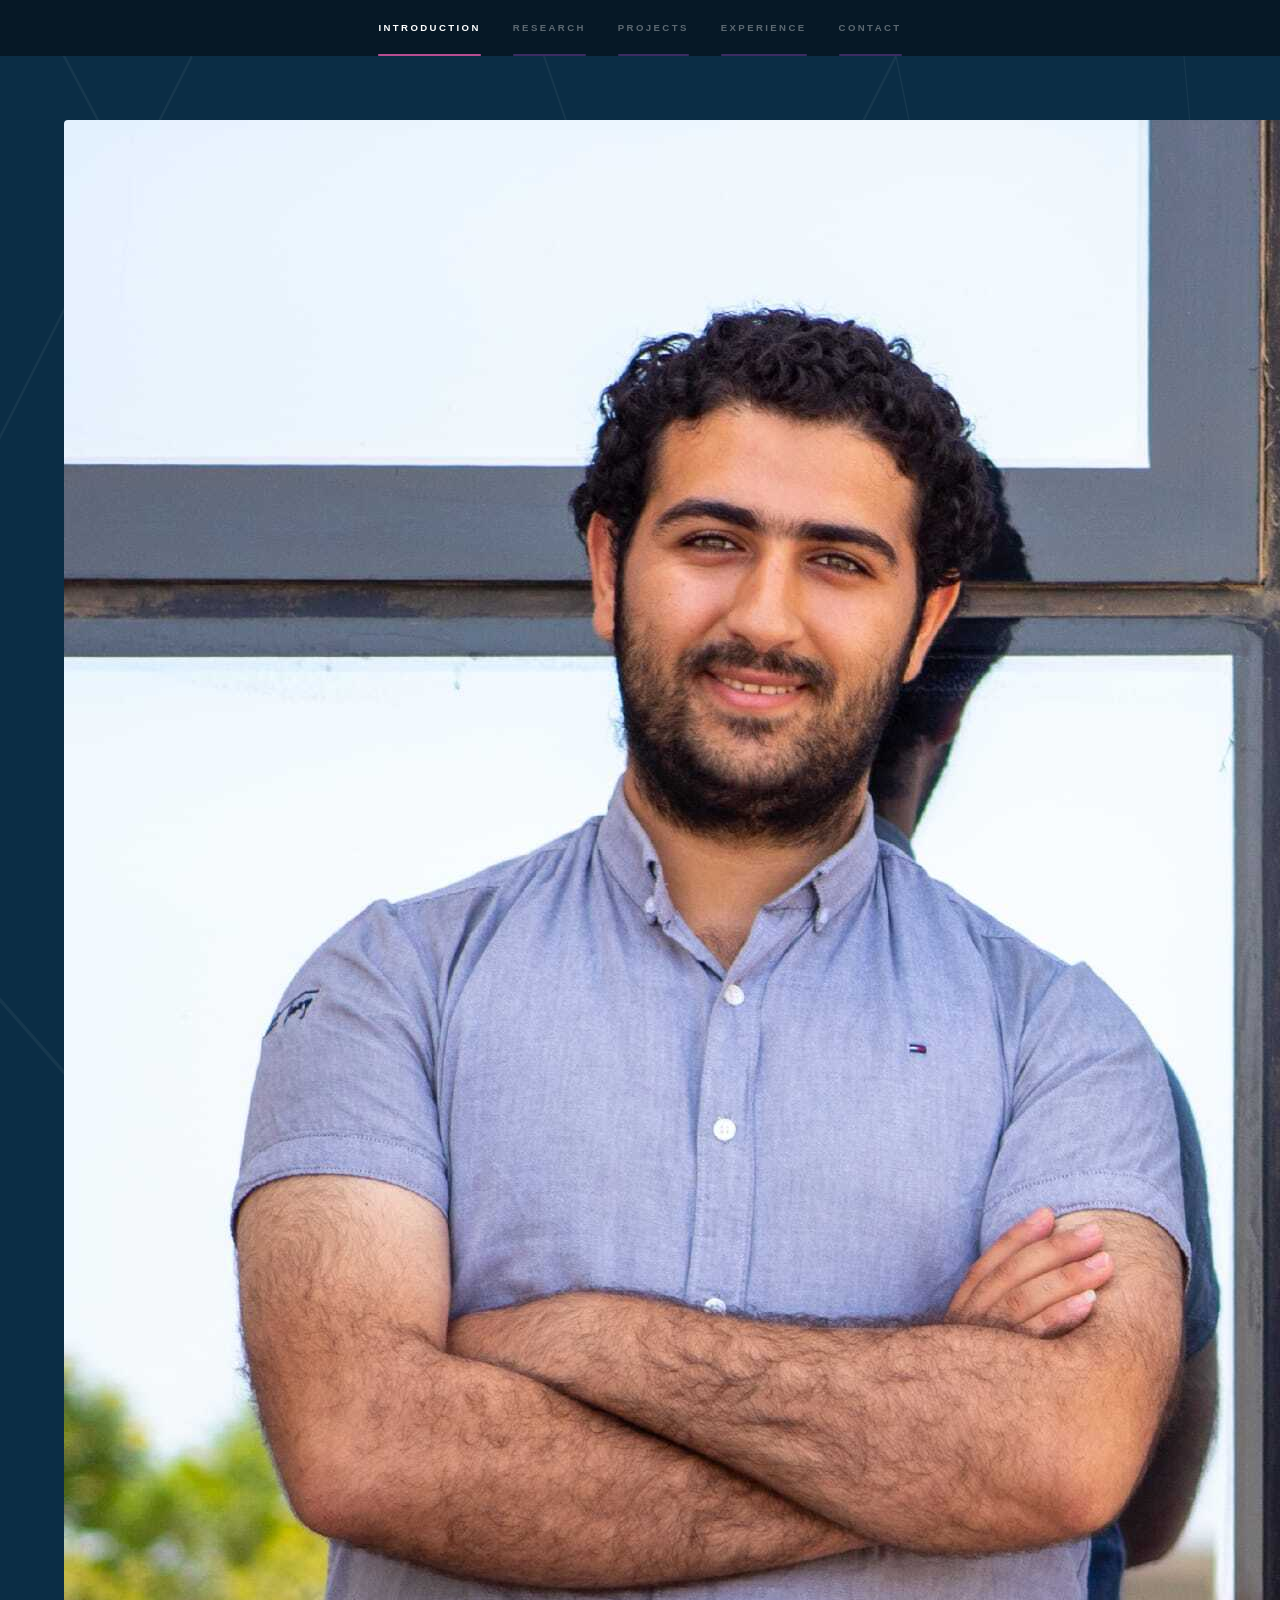
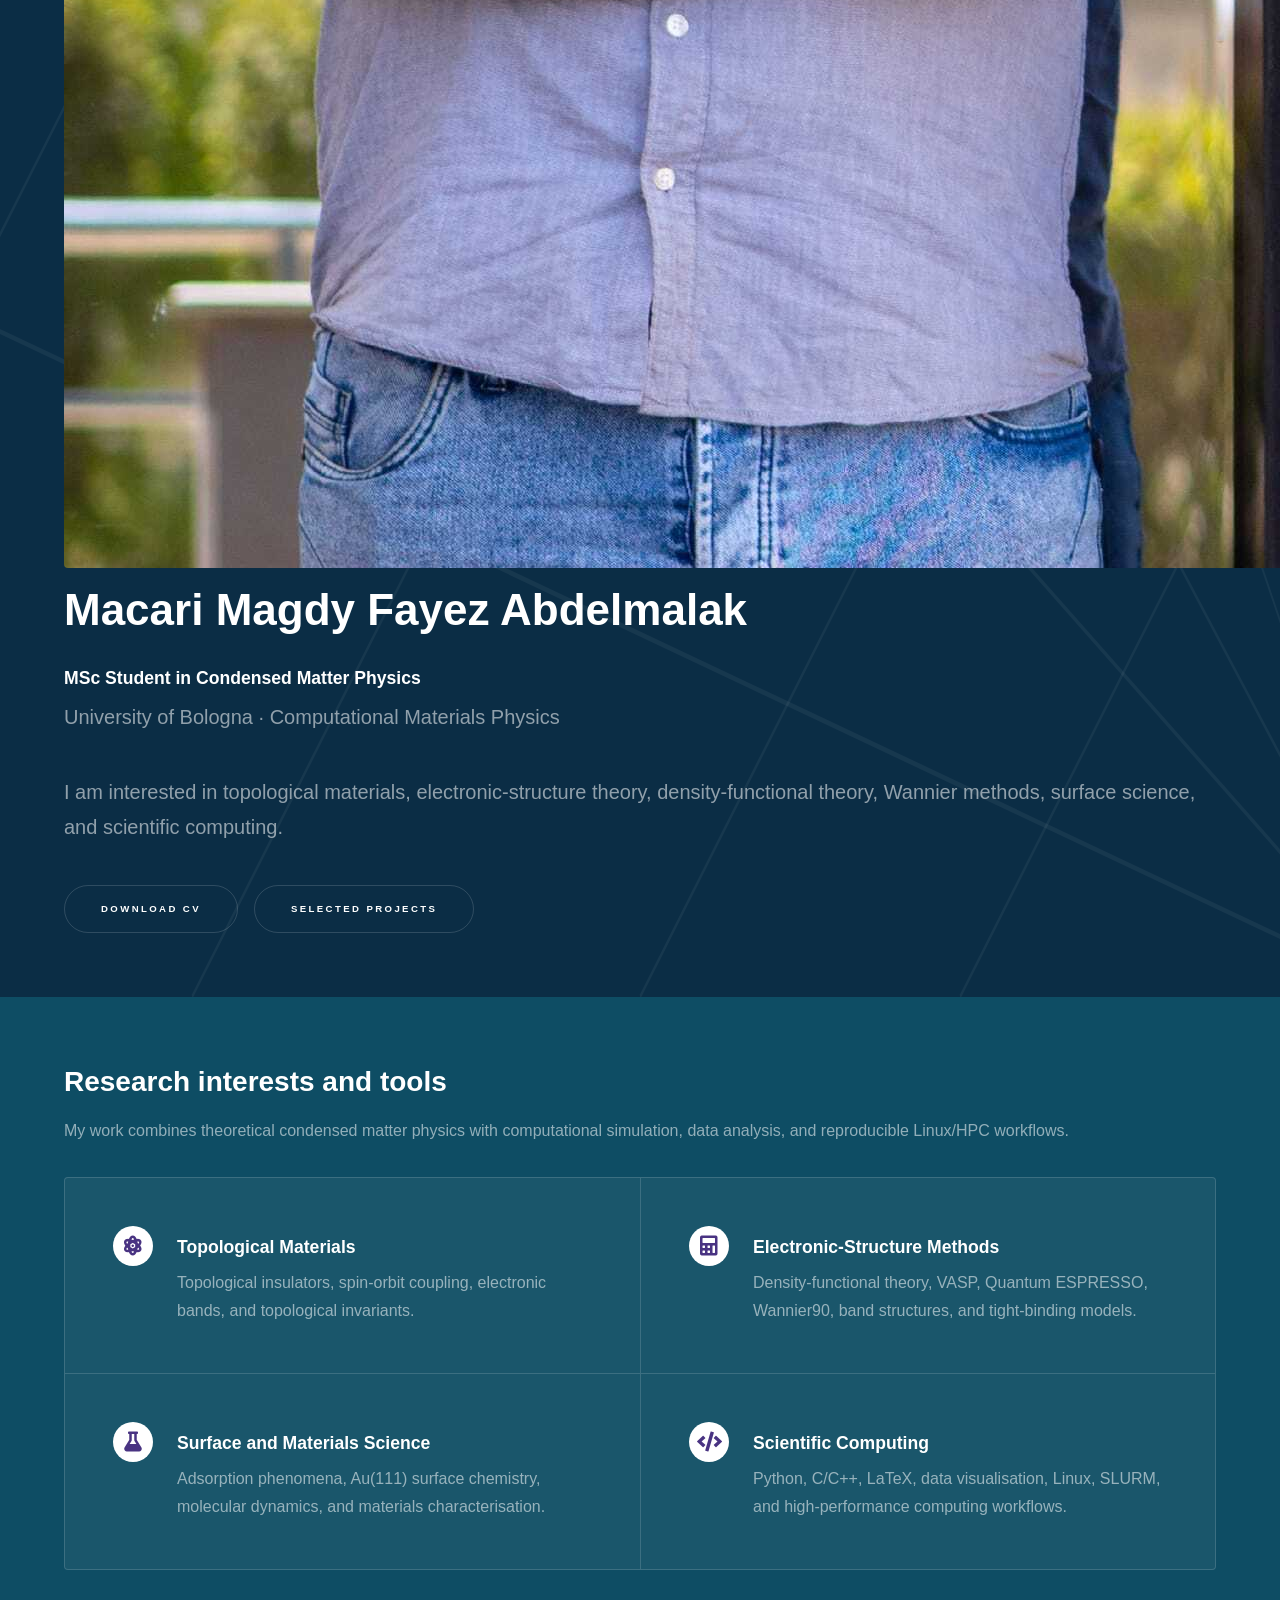
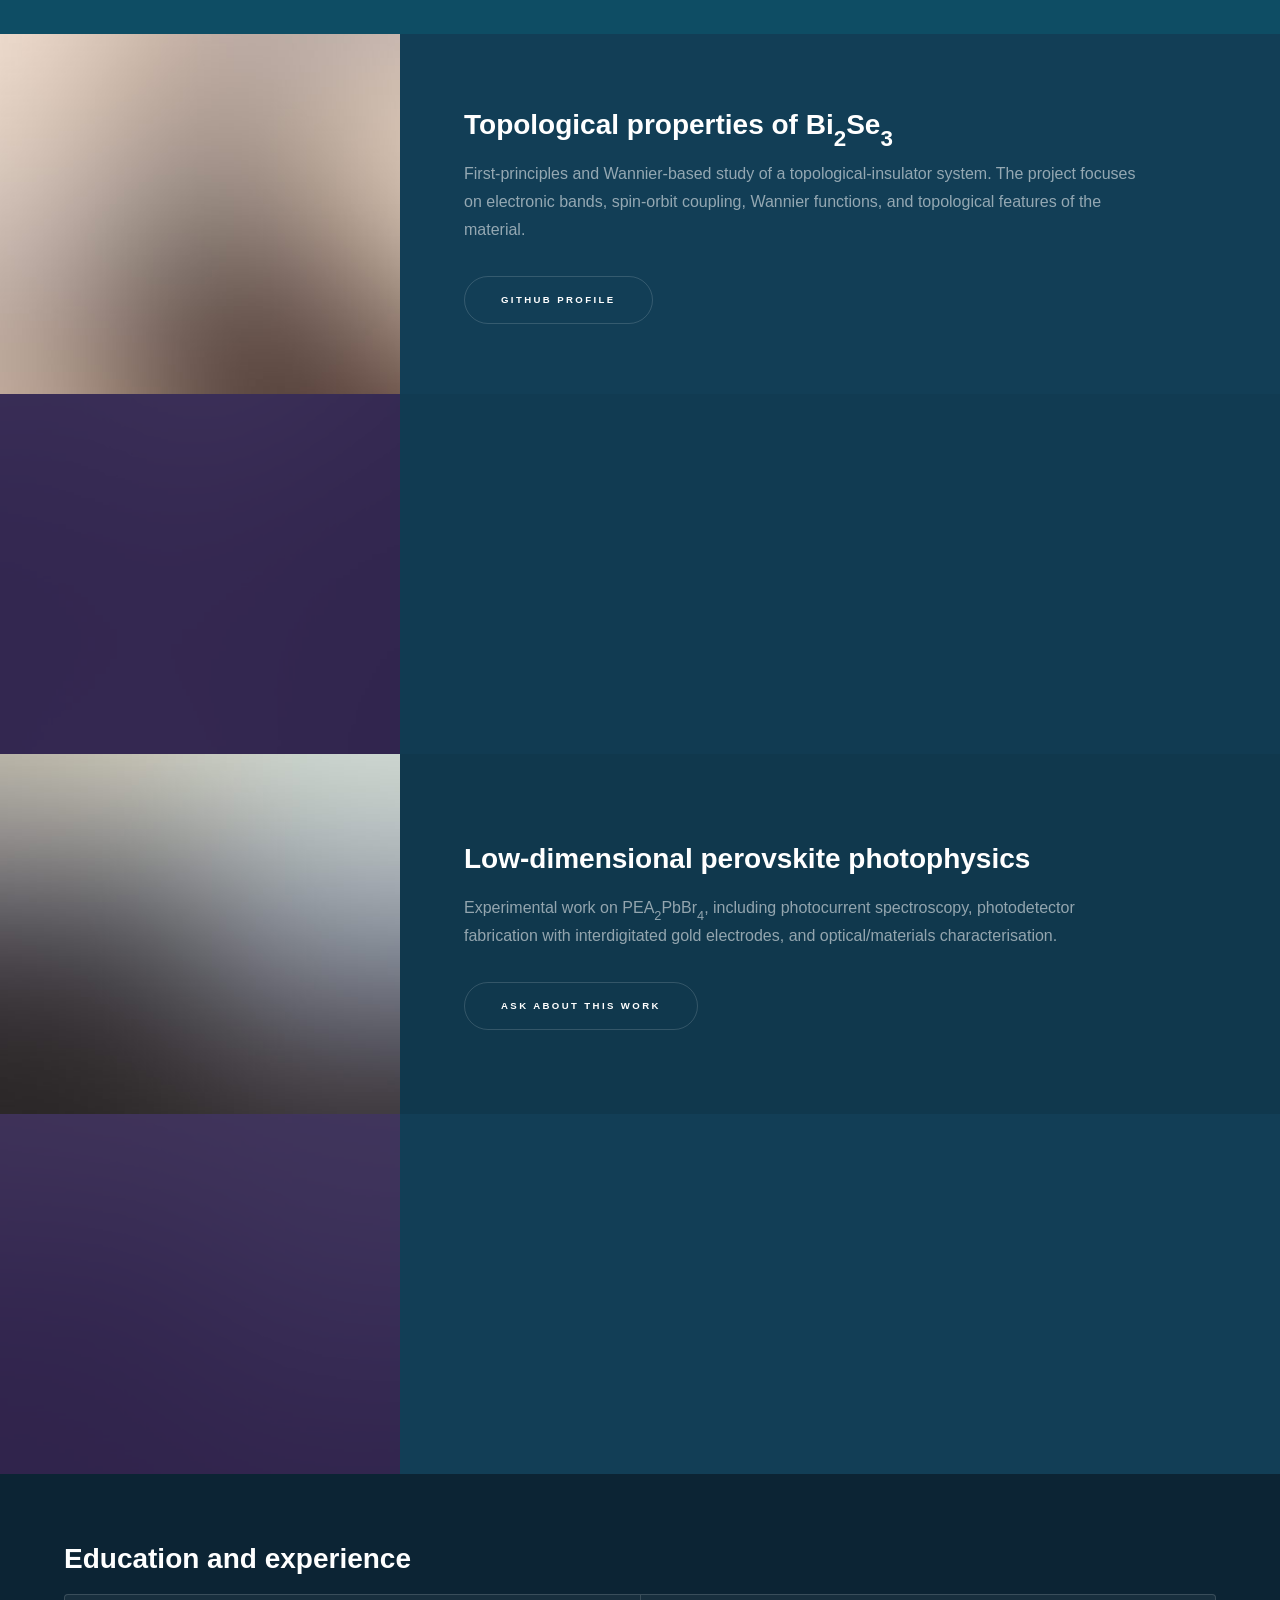
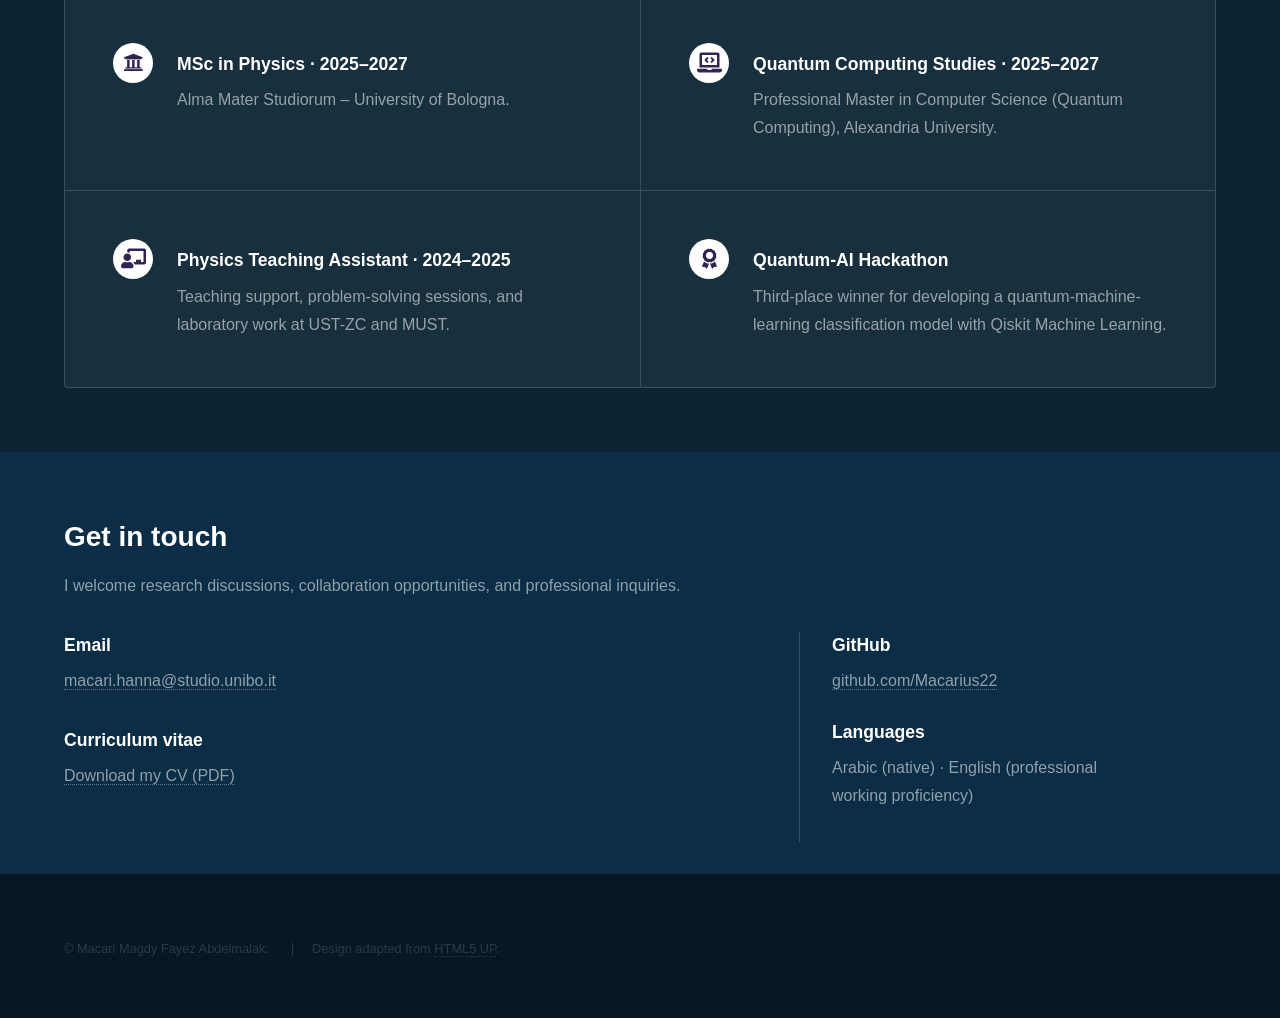
==== index.html @ 7ef4dc4c "Revise HTML content for updated profile information Updated title and description to reflect current" ====
<!DOCTYPE HTML>
<html lang="en">
<head>
  <title>Macari Magdy | Condensed Matter Physics</title>
  <meta charset="utf-8" />
  <meta name="viewport" content="width=device-width, initial-scale=1, user-scalable=no" />
  <meta name="description" content="Macari Magdy Fayez Abdelmalak — MSc student in Physics at the University of Bologna." />
  <link rel="stylesheet" href="assets/css/main.css" />
  <noscript><link rel="stylesheet" href="assets/css/noscript.css" /></noscript>
</head>
<body class="is-preload">

  <section id="sidebar">
    <div class="inner">
      <nav>
        <ul>
          <li><a href="#intro">Introduction</a></li>
          <li><a href="#research">Research</a></li>
          <li><a href="#projects">Projects</a></li>
          <li><a href="#experience">Experience</a></li>
          <li><a href="#contact">Contact</a></li>
        </ul>
      </nav>
    </div>
  </section>

  <div id="wrapper">

    <section id="intro" class="wrapper style1 fullscreen fade-up">
      <div class="inner">
        <span class="image profile"><img src="images/profile.jpg" alt="Portrait of Macari Magdy Fayez Abdelmalak" /></span>
        <h1>Macari Magdy Fayez Abdelmalak</h1>
        <h3>MSc Student in Condensed Matter Physics</h3>
        <p>
          University of Bologna · Computational Materials Physics
        </p>
        <p>
          I am interested in topological materials, electronic-structure theory,
          density-functional theory, Wannier methods, surface science, and scientific computing.
        </p>
        <ul class="actions">
          <li><a href="cv/Macari_CV.pdf" class="button">Download CV</a></li>
          <li><a href="#projects" class="button">Selected Projects</a></li>
        </ul>
      </div>
    </section>

    <section id="research" class="wrapper style1-alt fade-up">
      <div class="inner">
        <h2>Research interests and tools</h2>
        <p>
          My work combines theoretical condensed matter physics with computational simulation,
          data analysis, and reproducible Linux/HPC workflows.
        </p>
        <div class="features">
          <section>
            <span class="icon solid major fa-atom"></span>
            <h3>Topological Materials</h3>
            <p>Topological insulators, spin-orbit coupling, electronic bands, and topological invariants.</p>
          </section>
          <section>
            <span class="icon solid major fa-calculator"></span>
            <h3>Electronic-Structure Methods</h3>
            <p>Density-functional theory, VASP, Quantum ESPRESSO, Wannier90, band structures, and tight-binding models.</p>
          </section>
          <section>
            <span class="icon solid major fa-flask"></span>
            <h3>Surface and Materials Science</h3>
            <p>Adsorption phenomena, Au(111) surface chemistry, molecular dynamics, and materials characterisation.</p>
          </section>
          <section>
            <span class="icon solid major fa-code"></span>
            <h3>Scientific Computing</h3>
            <p>Python, C/C++, LaTeX, data visualisation, Linux, SLURM, and high-performance computing workflows.</p>
          </section>
        </div>
      </div>
    </section>

    <section id="projects" class="wrapper style3 spotlights">
      <section>
        <span class="image"><img src="images/jinr.jpg" alt="Electronic band-structure visualisation" data-position="center center" /></span>
        <div class="content">
          <div class="inner">
            <h2>Topological properties of Bi<sub>2</sub>Se<sub>3</sub></h2>
            <p>
              First-principles and Wannier-based study of a topological-insulator system.
              The project focuses on electronic bands, spin-orbit coupling, Wannier functions,
              and topological features of the material.
            </p>
            <ul class="actions">
              <li><a href="https://github.com/Macarius22" class="button">GitHub Profile</a></li>
            </ul>
          </div>
        </div>
      </section>

      <section>
        <span class="image"><img src="images/quantum-encryption.jpg" alt="Surface science and adsorption simulation visualisation" data-position="center center" /></span>
        <div class="content">
          <div class="inner">
            <h2>Au(111) adsorption and surface chemistry</h2>
            <p>
              Density-functional-theory calculations on adsorption phenomena at the Au(111) surface,
              with emphasis on surface structure, electronic properties, and chemical interactions.
            </p>
            <ul class="actions">
              <li><a href="https://github.com/Macarius22" class="button">GitHub Profile</a></li>
            </ul>
          </div>
        </div>
      </section>

      <section>
        <span class="image"><img src="images/cosmology.jpg" alt="Perovskite spectroscopy and photodetector research visualisation" data-position="center center" /></span>
        <div class="content">
          <div class="inner">
            <h2>Low-dimensional perovskite photophysics</h2>
            <p>
              Experimental work on PEA<sub>2</sub>PbBr<sub>4</sub>, including photocurrent spectroscopy,
              photodetector fabrication with interdigitated gold electrodes, and optical/materials characterisation.
            </p>
            <ul class="actions">
              <li><a href="#contact" class="button">Ask about this work</a></li>
            </ul>
          </div>
        </div>
      </section>

      <section>
        <span class="image"><img src="images/pic03.jpg" alt="Neutrino event analysis visualisation" data-position="center center" /></span>
        <div class="content">
          <div class="inner">
            <h2>OPERA neutrino-event analysis</h2>
            <p>
              Research internship project involving analysis and interactive visualisation of neutrino-event
              topologies recorded by the OPERA experiment, using C++ and CERN ROOT.
            </p>
            <ul class="actions">
              <li><a href="https://github.com/Macarius22/Jinr-Internship-project" class="button">View Repository</a></li>
            </ul>
          </div>
        </div>
      </section>
    </section>

    <section id="experience" class="wrapper style4 fade-up">
      <div class="inner">
        <h2>Education and experience</h2>
        <div class="features">
          <section>
            <span class="icon solid major fa-university"></span>
            <h3>MSc in Physics · 2025–2027</h3>
            <p>Alma Mater Studiorum – University of Bologna.</p>
          </section>
          <section>
            <span class="icon solid major fa-laptop-code"></span>
            <h3>Quantum Computing Studies · 2025–2027</h3>
            <p>Professional Master in Computer Science (Quantum Computing), Alexandria University.</p>
          </section>
          <section>
            <span class="icon solid major fa-chalkboard-teacher"></span>
            <h3>Physics Teaching Assistant · 2024–2025</h3>
            <p>Teaching support, problem-solving sessions, and laboratory work at UST-ZC and MUST.</p>
          </section>
          <section>
            <span class="icon solid major fa-award"></span>
            <h3>Quantum-AI Hackathon</h3>
            <p>Third-place winner for developing a quantum-machine-learning classification model with Qiskit Machine Learning.</p>
          </section>
        </div>
      </div>
    </section>

    <section id="contact" class="wrapper style1 fade-up">
      <div class="inner">
        <h2>Get in touch</h2>
        <p>I welcome research discussions, collaboration opportunities, and professional inquiries.</p>
        <div class="split style1">
          <section>
            <h3>Email</h3>
            <p><a href="mailto:macari.hanna@studio.unibo.it">macari.hanna@studio.unibo.it</a></p>
            <h3>Curriculum vitae</h3>
            <p><a href="cv/Macari_CV.pdf">Download my CV (PDF)</a></p>
          </section>
          <section>
            <ul class="contact">
              <li>
                <h3>GitHub</h3>
                <a href="https://github.com/Macarius22">github.com/Macarius22</a>
              </li>
              <li>
                <h3>Languages</h3>
                <span>Arabic (native) · English (professional working proficiency)</span>
              </li>
            </ul>
          </section>
        </div>
      </div>
    </section>

  </div>

  <footer id="footer" class="wrapper style-footer">
    <div class="inner">
      <ul class="menu">
        <li>&copy; Macari Magdy Fayez Abdelmalak.</li>
        <li>Design adapted from <a href="https://html5up.net">HTML5 UP</a>.</li>
      </ul>
    </div>
  </footer>

  <script src="assets/js/jquery.min.js"></script>
  <script src="assets/js/jquery.scrollex.min.js"></script>
  <script src="assets/js/jquery.scrolly.min.js"></script>
  <script src="assets/js/browser.min.js"></script>
  <script src="assets/js/breakpoints.min.js"></script>
  <script src="assets/js/util.js"></script>
  <script src="assets/js/main.js"></script>
</body>
</html>
---- assets/css/main.css ----
@import url(fontawesome-all.min.css);

/*
	Hyperspace by HTML5 UP
	html5up.net | @ajlkn
	Free for personal and commercial use under the CCA 3.0 license (html5up.net/license)
*/

html, body, div, span, applet, object,
iframe, h1, h2, h3, h4, h5, h6, p, blockquote,
pre, a, abbr, acronym, address, big, cite,
code, del, dfn, em, img, ins, kbd, q, s, samp,
small, strike, strong, sub, sup, tt, var, b,
u, i, center, dl, dt, dd, ol, ul, li, fieldset,
form, label, legend, table, caption, tbody,
tfoot, thead, tr, th, td, article, aside,
canvas, details, embed, figure, figcaption,
footer, header, hgroup, menu, nav, output, ruby,
section, summary, time, mark, audio, video {
	margin: 0;
	padding: 0;
	border: 0;
	font-size: 100%;
	font: inherit;
	vertical-align: baseline;}

article, aside, details, figcaption, figure,
footer, header, hgroup, menu, nav, section {
	display: block;}

body {
	line-height: 1;
}

ol, ul {
	list-style: none;
}

blockquote, q {
	quotes: none;
}

	blockquote:before, blockquote:after, q:before, q:after {
		content: '';
		content: none;
	}

table {
	border-collapse: collapse;
	border-spacing: 0;
}

body {
	-webkit-text-size-adjust: none;
}

mark {
	background-color: transparent;
	color: inherit;
}

input::-moz-focus-inner {
	border: 0;
	padding: 0;
}

input, select, textarea {
	-moz-appearance: none;
	-webkit-appearance: none;
	-ms-appearance: none;
	appearance: none;
}

/* Basic */

	@-ms-viewport {
		width: device-width;
	}

	body {
		-ms-overflow-style: scrollbar;
	}

	@media screen and (max-width: 480px) {

		html, body {
			min-width: 320px;
		}

	}

	html {
		box-sizing: border-box;
	}

	*, *:before, *:after {
		box-sizing: inherit;
	}

	body {
		background: #312450;
	}

		body.is-preload *, body.is-preload *:before, body.is-preload *:after {
			-moz-animation: none !important;
			-webkit-animation: none !important;
			-ms-animation: none !important;
			animation: none !important;
			-moz-transition: none !important;
			-webkit-transition: none !important;
			-ms-transition: none !important;
			transition: none !important;
		}

/* Type */

	body, input, select, textarea {
		color: rgba(255, 255, 255, 0.55);
		font-family: Arial, Helvetica, sans-serif;
		font-size: 16.5pt;
		font-weight: normal;
		line-height: 1.75;
	}

		@media screen and (max-width: 1680px) {

			body, input, select, textarea {
				font-size: 13pt;
			}

		}

		@media screen and (max-width: 1280px) {

			body, input, select, textarea {
				font-size: 12pt;
			}

		}

		@media screen and (max-width: 360px) {

			body, input, select, textarea {
				font-size: 11pt;
			}

		}

	a {
		-moz-transition: color 0.2s ease, border-bottom-color 0.2s ease;
		-webkit-transition: color 0.2s ease, border-bottom-color 0.2s ease;
		-ms-transition: color 0.2s ease, border-bottom-color 0.2s ease;
		transition: color 0.2s ease, border-bottom-color 0.2s ease;
		border-bottom: dotted 1px rgba(255, 255, 255, 0.35);
		color: inherit;
		text-decoration: none;
	}

		a:hover {
			border-bottom-color: transparent;
			color: #ffffff;
		}

	strong, b {
		color: #ffffff;
		font-weight: bold;
	}

	em, i {
		font-style: italic;
	}

	p {
		margin: 0 0 2em 0;
	}

	h1, h2, h3, h4, h5, h6 {
		color: #ffffff;
		font-weight: bold;
		line-height: 1.5;
		margin: 0 0 0.5em 0;
	}

		h1 a, h2 a, h3 a, h4 a, h5 a, h6 a {
			color: inherit;
			text-decoration: none;
		}

	h1 {
		font-size: 2.75em;
	}

		h1.major {
			margin: 0 0 1.3em 0;
			position: relative;
			padding-bottom: 0.35em;
		}

			h1.major:after {
				background-image: -moz-linear-gradient(to right, #5e42a6, #b74e91);
				background-image: -webkit-linear-gradient(to right, #5e42a6, #b74e91);
				background-image: -ms-linear-gradient(to right, #5e42a6, #b74e91);
				background-image: linear-gradient(to right, #5e42a6, #b74e91);
				-moz-transition: max-width 0.2s ease;
				-webkit-transition: max-width 0.2s ease;
				-ms-transition: max-width 0.2s ease;
				transition: max-width 0.2s ease;
				border-radius: 0.2em;
				bottom: 0;
				content: '';
				height: 0.05em;
				position: absolute;
				right: 0;
				width: 100%;
			}

	h2 {
		font-size: 1.75em;
	}

	h3 {
		font-size: 1.1em;
	}

	h4 {
		font-size: 1em;
	}

	h5 {
		font-size: 0.8em;
	}

	h6 {
		font-size: 0.6em;
	}

	@media screen and (max-width: 736px) {

		h1 {
			font-size: 2em;
		}

		h2 {
			font-size: 1.25em;
		}

		h3 {
			font-size: 1em;
		}

		h4 {
			font-size: 0.8em;
		}

		h5 {
			font-size: 0.6em;
		}

		h6 {
			font-size: 0.6em;
		}

	}

	sub {
		font-size: 0.8em;
		position: relative;
		top: 0.5em;
	}

	sup {
		font-size: 0.8em;
		position: relative;
		top: -0.5em;
	}

	blockquote {
		border-left: solid 4px rgba(255, 255, 255, 0.15);
		font-style: italic;
		margin: 0 0 2em 0;
		padding: 0.5em 0 0.5em 2em;
	}

	/*code {
		background: rgba(255, 255, 255, 0.05);
		border-radius: 0.25em;
		border: solid 1px rgba(255, 255, 255, 0.15);
		font-family: "Courier New", monospace;
		font-size: 0.9em;
		margin: 0 0.25em;
		padding: 0.25em 0.65em;
	}

	pre {
		-webkit-overflow-scrolling: touch;
		font-family: "Courier New", monospace;
		font-size: 0.9em;
		margin: 0 0 2em 0;
	}

		pre code {
			display: block;
			line-height: 1.75em;
			padding: 1em 1.5em;
			overflow-x: auto;
		}*/

	hr {
		border: 0;
		border-bottom: solid 1px rgba(255, 255, 255, 0.15);
		margin: 2em 0;
	}

		hr.major {
			margin: 3em 0;
		}

	.align-left {
		text-align: left;
	}

	.align-center {
		text-align: center;
	}

	.align-right {
		text-align: right;
	}

/* Row */

	.row {
		display: flex;
		flex-wrap: wrap;
		box-sizing: border-box;
		align-items: stretch;
	}

		.row > * {
			box-sizing: border-box;
		}

		.row.gtr-uniform > * > :last-child {
			margin-bottom: 0;
		}

		.row.aln-left {
			justify-content: flex-start;
		}

		.row.aln-center {
			justify-content: center;
		}

		.row.aln-right {
			justify-content: flex-end;
		}

		.row.aln-top {
			align-items: flex-start;
		}

		.row.aln-middle {
			align-items: center;
		}

		.row.aln-bottom {
			align-items: flex-end;
		}

		.row > .imp {
			order: -1;
		}

		.row > .col-1 {
			width: 8.33333%;
		}

		.row > .off-1 {
			margin-left: 8.33333%;
		}

		.row > .col-2 {
			width: 16.66667%;
		}

		.row > .off-2 {
			margin-left: 16.66667%;
		}

		.row > .col-3 {
			width: 25%;
		}

		.row > .off-3 {
			margin-left: 25%;
		}

		.row > .col-4 {
			width: 33.33333%;
		}

		.row > .off-4 {
			margin-left: 33.33333%;
		}

		.row > .col-5 {
			width: 41.66667%;
		}

		.row > .off-5 {
			margin-left: 41.66667%;
		}

		.row > .col-6 {
			width: 50%;
		}

		.row > .off-6 {
			margin-left: 50%;
		}

		.row > .col-7 {
			width: 58.33333%;
		}

		.row > .off-7 {
			margin-left: 58.33333%;
		}

		.row > .col-8 {
			width: 66.66667%;
		}

		.row > .off-8 {
			margin-left: 66.66667%;
		}

		.row > .col-9 {
			width: 75%;
		}

		.row > .off-9 {
			margin-left: 75%;
		}

		.row > .col-10 {
			width: 83.33333%;
		}

		.row > .off-10 {
			margin-left: 83.33333%;
		}

		.row > .col-11 {
			width: 91.66667%;
		}

		.row > .off-11 {
			margin-left: 91.66667%;
		}

		.row > .col-12 {
			width: 100%;
		}

		.row > .off-12 {
			margin-left: 100%;
		}

		.row.gtr-0 {
			margin-top: 0;
			margin-left: 0em;
		}

			.row.gtr-0 > * {
				padding: 0 0 0 0em;
			}

			.row.gtr-0.gtr-uniform {
				margin-top: 0em;
			}

				.row.gtr-0.gtr-uniform > * {
					padding-top: 0em;
				}

		.row.gtr-25 {
			margin-top: 0;
			margin-left: -0.375em;
		}

			.row.gtr-25 > * {
				padding: 0 0 0 0.375em;
			}

			.row.gtr-25.gtr-uniform {
				margin-top: -0.375em;
			}

				.row.gtr-25.gtr-uniform > * {
					padding-top: 0.375em;
				}

		.row.gtr-50 {
			margin-top: 0;
			margin-left: -0.75em;
		}

			.row.gtr-50 > * {
				padding: 0 0 0 0.75em;
			}

			.row.gtr-50.gtr-uniform {
				margin-top: -0.75em;
			}

				.row.gtr-50.gtr-uniform > * {
					padding-top: 0.75em;
				}

		.row {
			margin-top: 0;
			margin-left: -1.5em;
		}

			.row > * {
				padding: 0 0 0 1.5em;
			}

			.row.gtr-uniform {
				margin-top: -1.5em;
			}

				.row.gtr-uniform > * {
					padding-top: 1.5em;
				}

		.row.gtr-150 {
			margin-top: 0;
			margin-left: -2.25em;
		}

			.row.gtr-150 > * {
				padding: 0 0 0 2.25em;
			}

			.row.gtr-150.gtr-uniform {
				margin-top: -2.25em;
			}

				.row.gtr-150.gtr-uniform > * {
					padding-top: 2.25em;
				}

		.row.gtr-200 {
			margin-top: 0;
			margin-left: -3em;
		}

			.row.gtr-200 > * {
				padding: 0 0 0 3em;
			}

			.row.gtr-200.gtr-uniform {
				margin-top: -3em;
			}

				.row.gtr-200.gtr-uniform > * {
					padding-top: 3em;
				}

		@media screen and (max-width: 1680px) {

			.row {
				display: flex;
				flex-wrap: wrap;
				box-sizing: border-box;
				align-items: stretch;
			}

				.row > * {
					box-sizing: border-box;
				}

				.row.gtr-uniform > * > :last-child {
					margin-bottom: 0;
				}

				.row.aln-left {
					justify-content: flex-start;
				}

				.row.aln-center {
					justify-content: center;
				}

				.row.aln-right {
					justify-content: flex-end;
				}

				.row.aln-top {
					align-items: flex-start;
				}

				.row.aln-middle {
					align-items: center;
				}

				.row.aln-bottom {
					align-items: flex-end;
				}

				.row > .imp-xlarge {
					order: -1;
				}

				.row > .col-1-xlarge {
					width: 8.33333%;
				}

				.row > .off-1-xlarge {
					margin-left: 8.33333%;
				}

				.row > .col-2-xlarge {
					width: 16.66667%;
				}

				.row > .off-2-xlarge {
					margin-left: 16.66667%;
				}

				.row > .col-3-xlarge {
					width: 25%;
				}

				.row > .off-3-xlarge {
					margin-left: 25%;
				}

				.row > .col-4-xlarge {
					width: 33.33333%;
				}

				.row > .off-4-xlarge {
					margin-left: 33.33333%;
				}

				.row > .col-5-xlarge {
					width: 41.66667%;
				}

				.row > .off-5-xlarge {
					margin-left: 41.66667%;
				}

				.row > .col-6-xlarge {
					width: 50%;
				}

				.row > .off-6-xlarge {
					margin-left: 50%;
				}

				.row > .col-7-xlarge {
					width: 58.33333%;
				}

				.row > .off-7-xlarge {
					margin-left: 58.33333%;
				}

				.row > .col-8-xlarge {
					width: 66.66667%;
				}

				.row > .off-8-xlarge {
					margin-left: 66.66667%;
				}

				.row > .col-9-xlarge {
					width: 75%;
				}

				.row > .off-9-xlarge {
					margin-left: 75%;
				}

				.row > .col-10-xlarge {
					width: 83.33333%;
				}

				.row > .off-10-xlarge {
					margin-left: 83.33333%;
				}

				.row > .col-11-xlarge {
					width: 91.66667%;
				}

				.row > .off-11-xlarge {
					margin-left: 91.66667%;
				}

				.row > .col-12-xlarge {
					width: 100%;
				}

				.row > .off-12-xlarge {
					margin-left: 100%;
				}

				.row.gtr-0 {
					margin-top: 0;
					margin-left: 0em;
				}

					.row.gtr-0 > * {
						padding: 0 0 0 0em;
					}

					.row.gtr-0.gtr-uniform {
						margin-top: 0em;
					}

						.row.gtr-0.gtr-uniform > * {
							padding-top: 0em;
						}

				.row.gtr-25 {
					margin-top: 0;
					margin-left: -0.375em;
				}

					.row.gtr-25 > * {
						padding: 0 0 0 0.375em;
					}

					.row.gtr-25.gtr-uniform {
						margin-top: -0.375em;
					}

						.row.gtr-25.gtr-uniform > * {
							padding-top: 0.375em;
						}

				.row.gtr-50 {
					margin-top: 0;
					margin-left: -0.75em;
				}

					.row.gtr-50 > * {
						padding: 0 0 0 0.75em;
					}

					.row.gtr-50.gtr-uniform {
						margin-top: -0.75em;
					}

						.row.gtr-50.gtr-uniform > * {
							padding-top: 0.75em;
						}

				.row {
					margin-top: 0;
					margin-left: -1.5em;
				}

					.row > * {
						padding: 0 0 0 1.5em;
					}

					.row.gtr-uniform {
						margin-top: -1.5em;
					}

						.row.gtr-uniform > * {
							padding-top: 1.5em;
						}

				.row.gtr-150 {
					margin-top: 0;
					margin-left: -2.25em;
				}

					.row.gtr-150 > * {
						padding: 0 0 0 2.25em;
					}

					.row.gtr-150.gtr-uniform {
						margin-top: -2.25em;
					}

						.row.gtr-150.gtr-uniform > * {
							padding-top: 2.25em;
						}

				.row.gtr-200 {
					margin-top: 0;
					margin-left: -3em;
				}

					.row.gtr-200 > * {
						padding: 0 0 0 3em;
					}

					.row.gtr-200.gtr-uniform {
						margin-top: -3em;
					}

						.row.gtr-200.gtr-uniform > * {
							padding-top: 3em;
						}

		}

		@media screen and (max-width: 1280px) {

			.row {
				display: flex;
				flex-wrap: wrap;
				box-sizing: border-box;
				align-items: stretch;
			}

				.row > * {
					box-sizing: border-box;
				}

				.row.gtr-uniform > * > :last-child {
					margin-bottom: 0;
				}

				.row.aln-left {
					justify-content: flex-start;
				}

				.row.aln-center {
					justify-content: center;
				}

				.row.aln-right {
					justify-content: flex-end;
				}

				.row.aln-top {
					align-items: flex-start;
				}

				.row.aln-middle {
					align-items: center;
				}

				.row.aln-bottom {
					align-items: flex-end;
				}

				.row > .imp-large {
					order: -1;
				}

				.row > .col-1-large {
					width: 8.33333%;
				}

				.row > .off-1-large {
					margin-left: 8.33333%;
				}

				.row > .col-2-large {
					width: 16.66667%;
				}

				.row > .off-2-large {
					margin-left: 16.66667%;
				}

				.row > .col-3-large {
					width: 25%;
				}

				.row > .off-3-large {
					margin-left: 25%;
				}

				.row > .col-4-large {
					width: 33.33333%;
				}

				.row > .off-4-large {
					margin-left: 33.33333%;
				}

				.row > .col-5-large {
					width: 41.66667%;
				}

				.row > .off-5-large {
					margin-left: 41.66667%;
				}

				.row > .col-6-large {
					width: 50%;
				}

				.row > .off-6-large {
					margin-left: 50%;
				}

				.row > .col-7-large {
					width: 58.33333%;
				}

				.row > .off-7-large {
					margin-left: 58.33333%;
				}

				.row > .col-8-large {
					width: 66.66667%;
				}

				.row > .off-8-large {
					margin-left: 66.66667%;
				}

				.row > .col-9-large {
					width: 75%;
				}

				.row > .off-9-large {
					margin-left: 75%;
				}

				.row > .col-10-large {
					width: 83.33333%;
				}

				.row > .off-10-large {
					margin-left: 83.33333%;
				}

				.row > .col-11-large {
					width: 91.66667%;
				}

				.row > .off-11-large {
					margin-left: 91.66667%;
				}

				.row > .col-12-large {
					width: 100%;
				}

				.row > .off-12-large {
					margin-left: 100%;
				}

				.row.gtr-0 {
					margin-top: 0;
					margin-left: 0em;
				}

					.row.gtr-0 > * {
						padding: 0 0 0 0em;
					}

					.row.gtr-0.gtr-uniform {
						margin-top: 0em;
					}

						.row.gtr-0.gtr-uniform > * {
							padding-top: 0em;
						}

				.row.gtr-25 {
					margin-top: 0;
					margin-left: -0.375em;
				}

					.row.gtr-25 > * {
						padding: 0 0 0 0.375em;
					}

					.row.gtr-25.gtr-uniform {
						margin-top: -0.375em;
					}

						.row.gtr-25.gtr-uniform > * {
							padding-top: 0.375em;
						}

				.row.gtr-50 {
					margin-top: 0;
					margin-left: -0.75em;
				}

					.row.gtr-50 > * {
						padding: 0 0 0 0.75em;
					}

					.row.gtr-50.gtr-uniform {
						margin-top: -0.75em;
					}

						.row.gtr-50.gtr-uniform > * {
							padding-top: 0.75em;
						}

				.row {
					margin-top: 0;
					margin-left: -1.5em;
				}

					.row > * {
						padding: 0 0 0 1.5em;
					}

					.row.gtr-uniform {
						margin-top: -1.5em;
					}

						.row.gtr-uniform > * {
							padding-top: 1.5em;
						}

				.row.gtr-150 {
					margin-top: 0;
					margin-left: -2.25em;
				}

					.row.gtr-150 > * {
						padding: 0 0 0 2.25em;
					}

					.row.gtr-150.gtr-uniform {
						margin-top: -2.25em;
					}

						.row.gtr-150.gtr-uniform > * {
							padding-top: 2.25em;
						}

				.row.gtr-200 {
					margin-top: 0;
					margin-left: -3em;
				}

					.row.gtr-200 > * {
						padding: 0 0 0 3em;
					}

					.row.gtr-200.gtr-uniform {
						margin-top: -3em;
					}

						.row.gtr-200.gtr-uniform > * {
							padding-top: 3em;
						}

		}

		@media screen and (max-width: 980px) {

			.row {
				display: flex;
				flex-wrap: wrap;
				box-sizing: border-box;
				align-items: stretch;
			}

				.row > * {
					box-sizing: border-box;
				}

				.row.gtr-uniform > * > :last-child {
					margin-bottom: 0;
				}

				.row.aln-left {
					justify-content: flex-start;
				}

				.row.aln-center {
					justify-content: center;
				}

				.row.aln-right {
					justify-content: flex-end;
				}

				.row.aln-top {
					align-items: flex-start;
				}

				.row.aln-middle {
					align-items: center;
				}

				.row.aln-bottom {
					align-items: flex-end;
				}

				.row > .imp-medium {
					order: -1;
				}

				.row > .col-1-medium {
					width: 8.33333%;
				}

				.row > .off-1-medium {
					margin-left: 8.33333%;
				}

				.row > .col-2-medium {
					width: 16.66667%;
				}

				.row > .off-2-medium {
					margin-left: 16.66667%;
				}

				.row > .col-3-medium {
					width: 25%;
				}

				.row > .off-3-medium {
					margin-left: 25%;
				}

				.row > .col-4-medium {
					width: 33.33333%;
				}

				.row > .off-4-medium {
					margin-left: 33.33333%;
				}

				.row > .col-5-medium {
					width: 41.66667%;
				}

				.row > .off-5-medium {
					margin-left: 41.66667%;
				}

				.row > .col-6-medium {
					width: 50%;
				}

				.row > .off-6-medium {
					margin-left: 50%;
				}

				.row > .col-7-medium {
					width: 58.33333%;
				}

				.row > .off-7-medium {
					margin-left: 58.33333%;
				}

				.row > .col-8-medium {
					width: 66.66667%;
				}

				.row > .off-8-medium {
					margin-left: 66.66667%;
				}

				.row > .col-9-medium {
					width: 75%;
				}

				.row > .off-9-medium {
					margin-left: 75%;
				}

				.row > .col-10-medium {
					width: 83.33333%;
				}

				.row > .off-10-medium {
					margin-left: 83.33333%;
				}

				.row > .col-11-medium {
					width: 91.66667%;
				}

				.row > .off-11-medium {
					margin-left: 91.66667%;
				}

				.row > .col-12-medium {
					width: 100%;
				}

				.row > .off-12-medium {
					margin-left: 100%;
				}

				.row.gtr-0 {
					margin-top: 0;
					margin-left: 0em;
				}

					.row.gtr-0 > * {
						padding: 0 0 0 0em;
					}

					.row.gtr-0.gtr-uniform {
						margin-top: 0em;
					}

						.row.gtr-0.gtr-uniform > * {
							padding-top: 0em;
						}

				.row.gtr-25 {
					margin-top: 0;
					margin-left: -0.375em;
				}

					.row.gtr-25 > * {
						padding: 0 0 0 0.375em;
					}

					.row.gtr-25.gtr-uniform {
						margin-top: -0.375em;
					}

						.row.gtr-25.gtr-uniform > * {
							padding-top: 0.375em;
						}

				.row.gtr-50 {
					margin-top: 0;
					margin-left: -0.75em;
				}

					.row.gtr-50 > * {
						padding: 0 0 0 0.75em;
					}

					.row.gtr-50.gtr-uniform {
						margin-top: -0.75em;
					}

						.row.gtr-50.gtr-uniform > * {
							padding-top: 0.75em;
						}

				.row {
					margin-top: 0;
					margin-left: -1.5em;
				}

					.row > * {
						padding: 0 0 0 1.5em;
					}

					.row.gtr-uniform {
						margin-top: -1.5em;
					}

						.row.gtr-uniform > * {
							padding-top: 1.5em;
						}

				.row.gtr-150 {
					margin-top: 0;
					margin-left: -2.25em;
				}

					.row.gtr-150 > * {
						padding: 0 0 0 2.25em;
					}

					.row.gtr-150.gtr-uniform {
						margin-top: -2.25em;
					}

						.row.gtr-150.gtr-uniform > * {
							padding-top: 2.25em;
						}

				.row.gtr-200 {
					margin-top: 0;
					margin-left: -3em;
				}

					.row.gtr-200 > * {
						padding: 0 0 0 3em;
					}

					.row.gtr-200.gtr-uniform {
						margin-top: -3em;
					}

						.row.gtr-200.gtr-uniform > * {
							padding-top: 3em;
						}

		}

		@media screen and (max-width: 736px) {

			.row {
				display: flex;
				flex-wrap: wrap;
				box-sizing: border-box;
				align-items: stretch;
			}

				.row > * {
					box-sizing: border-box;
				}

				.row.gtr-uniform > * > :last-child {
					margin-bottom: 0;
				}

				.row.aln-left {
					justify-content: flex-start;
				}

				.row.aln-center {
					justify-content: center;
				}

				.row.aln-right {
					justify-content: flex-end;
				}

				.row.aln-top {
					align-items: flex-start;
				}

				.row.aln-middle {
					align-items: center;
				}

				.row.aln-bottom {
					align-items: flex-end;
				}

				.row > .imp-small {
					order: -1;
				}

				.row > .col-1-small {
					width: 8.33333%;
				}

				.row > .off-1-small {
					margin-left: 8.33333%;
				}

				.row > .col-2-small {
					width: 16.66667%;
				}

				.row > .off-2-small {
					margin-left: 16.66667%;
				}

				.row > .col-3-small {
					width: 25%;
				}

				.row > .off-3-small {
					margin-left: 25%;
				}

				.row > .col-4-small {
					width: 33.33333%;
				}

				.row > .off-4-small {
					margin-left: 33.33333%;
				}

				.row > .col-5-small {
					width: 41.66667%;
				}

				.row > .off-5-small {
					margin-left: 41.66667%;
				}

				.row > .col-6-small {
					width: 50%;
				}

				.row > .off-6-small {
					margin-left: 50%;
				}

				.row > .col-7-small {
					width: 58.33333%;
				}

				.row > .off-7-small {
					margin-left: 58.33333%;
				}

				.row > .col-8-small {
					width: 66.66667%;
				}

				.row > .off-8-small {
					margin-left: 66.66667%;
				}

				.row > .col-9-small {
					width: 75%;
				}

				.row > .off-9-small {
					margin-left: 75%;
				}

				.row > .col-10-small {
					width: 83.33333%;
				}

				.row > .off-10-small {
					margin-left: 83.33333%;
				}

				.row > .col-11-small {
					width: 91.66667%;
				}

				.row > .off-11-small {
					margin-left: 91.66667%;
				}

				.row > .col-12-small {
					width: 100%;
				}

				.row > .off-12-small {
					margin-left: 100%;
				}

				.row.gtr-0 {
					margin-top: 0;
					margin-left: 0em;
				}

					.row.gtr-0 > * {
						padding: 0 0 0 0em;
					}

					.row.gtr-0.gtr-uniform {
						margin-top: 0em;
					}

						.row.gtr-0.gtr-uniform > * {
							padding-top: 0em;
						}

				.row.gtr-25 {
					margin-top: 0;
					margin-left: -0.375em;
				}

					.row.gtr-25 > * {
						padding: 0 0 0 0.375em;
					}

					.row.gtr-25.gtr-uniform {
						margin-top: -0.375em;
					}

						.row.gtr-25.gtr-uniform > * {
							padding-top: 0.375em;
						}

				.row.gtr-50 {
					margin-top: 0;
					margin-left: -0.75em;
				}

					.row.gtr-50 > * {
						padding: 0 0 0 0.75em;
					}

					.row.gtr-50.gtr-uniform {
						margin-top: -0.75em;
					}

						.row.gtr-50.gtr-uniform > * {
							padding-top: 0.75em;
						}

				.row {
					margin-top: 0;
					margin-left: -1.5em;
				}

					.row > * {
						padding: 0 0 0 1.5em;
					}

					.row.gtr-uniform {
						margin-top: -1.5em;
					}

						.row.gtr-uniform > * {
							padding-top: 1.5em;
						}

				.row.gtr-150 {
					margin-top: 0;
					margin-left: -2.25em;
				}

					.row.gtr-150 > * {
						padding: 0 0 0 2.25em;
					}

					.row.gtr-150.gtr-uniform {
						margin-top: -2.25em;
					}

						.row.gtr-150.gtr-uniform > * {
							padding-top: 2.25em;
						}

				.row.gtr-200 {
					margin-top: 0;
					margin-left: -3em;
				}

					.row.gtr-200 > * {
						padding: 0 0 0 3em;
					}

					.row.gtr-200.gtr-uniform {
						margin-top: -3em;
					}

						.row.gtr-200.gtr-uniform > * {
							padding-top: 3em;
						}

		}

		@media screen and (max-width: 480px) {

			.row {
				display: flex;
				flex-wrap: wrap;
				box-sizing: border-box;
				align-items: stretch;
			}

				.row > * {
					box-sizing: border-box;
				}

				.row.gtr-uniform > * > :last-child {
					margin-bottom: 0;
				}

				.row.aln-left {
					justify-content: flex-start;
				}

				.row.aln-center {
					justify-content: center;
				}

				.row.aln-right {
					justify-content: flex-end;
				}

				.row.aln-top {
					align-items: flex-start;
				}

				.row.aln-middle {
					align-items: center;
				}

				.row.aln-bottom {
					align-items: flex-end;
				}

				.row > .imp-xsmall {
					order: -1;
				}

				.row > .col-1-xsmall {
					width: 8.33333%;
				}

				.row > .off-1-xsmall {
					margin-left: 8.33333%;
				}

				.row > .col-2-xsmall {
					width: 16.66667%;
				}

				.row > .off-2-xsmall {
					margin-left: 16.66667%;
				}

				.row > .col-3-xsmall {
					width: 25%;
				}

				.row > .off-3-xsmall {
					margin-left: 25%;
				}

				.row > .col-4-xsmall {
					width: 33.33333%;
				}

				.row > .off-4-xsmall {
					margin-left: 33.33333%;
				}

				.row > .col-5-xsmall {
					width: 41.66667%;
				}

				.row > .off-5-xsmall {
					margin-left: 41.66667%;
				}

				.row > .col-6-xsmall {
					width: 50%;
				}

				.row > .off-6-xsmall {
					margin-left: 50%;
				}

				.row > .col-7-xsmall {
					width: 58.33333%;
				}

				.row > .off-7-xsmall {
					margin-left: 58.33333%;
				}

				.row > .col-8-xsmall {
					width: 66.66667%;
				}

				.row > .off-8-xsmall {
					margin-left: 66.66667%;
				}

				.row > .col-9-xsmall {
					width: 75%;
				}

				.row > .off-9-xsmall {
					margin-left: 75%;
				}

				.row > .col-10-xsmall {
					width: 83.33333%;
				}

				.row > .off-10-xsmall {
					margin-left: 83.33333%;
				}

				.row > .col-11-xsmall {
					width: 91.66667%;
				}

				.row > .off-11-xsmall {
					margin-left: 91.66667%;
				}

				.row > .col-12-xsmall {
					width: 100%;
				}

				.row > .off-12-xsmall {
					margin-left: 100%;
				}

				.row.gtr-0 {
					margin-top: 0;
					margin-left: 0em;
				}

					.row.gtr-0 > * {
						padding: 0 0 0 0em;
					}

					.row.gtr-0.gtr-uniform {
						margin-top: 0em;
					}

						.row.gtr-0.gtr-uniform > * {
							padding-top: 0em;
						}

				.row.gtr-25 {
					margin-top: 0;
					margin-left: -0.375em;
				}

					.row.gtr-25 > * {
						padding: 0 0 0 0.375em;
					}

					.row.gtr-25.gtr-uniform {
						margin-top: -0.375em;
					}

						.row.gtr-25.gtr-uniform > * {
							padding-top: 0.375em;
						}

				.row.gtr-50 {
					margin-top: 0;
					margin-left: -0.75em;
				}

					.row.gtr-50 > * {
						padding: 0 0 0 0.75em;
					}

					.row.gtr-50.gtr-uniform {
						margin-top: -0.75em;
					}

						.row.gtr-50.gtr-uniform > * {
							padding-top: 0.75em;
						}

				.row {
					margin-top: 0;
					margin-left: -1.5em;
				}

					.row > * {
						padding: 0 0 0 1.5em;
					}

					.row.gtr-uniform {
						margin-top: -1.5em;
					}

						.row.gtr-uniform > * {
							padding-top: 1.5em;
						}

				.row.gtr-150 {
					margin-top: 0;
					margin-left: -2.25em;
				}

					.row.gtr-150 > * {
						padding: 0 0 0 2.25em;
					}

					.row.gtr-150.gtr-uniform {
						margin-top: -2.25em;
					}

						.row.gtr-150.gtr-uniform > * {
							padding-top: 2.25em;
						}

				.row.gtr-200 {
					margin-top: 0;
					margin-left: -3em;
				}

					.row.gtr-200 > * {
						padding: 0 0 0 3em;
					}

					.row.gtr-200.gtr-uniform {
						margin-top: -3em;
					}

						.row.gtr-200.gtr-uniform > * {
							padding-top: 3em;
						}

		}

/* Box */

	.box {
		border-radius: 0.25em;
		border: solid 1px rgba(255, 255, 255, 0.15);
		margin-bottom: 2em;
		padding: 1.5em;
	}

		.box > :last-child,
		.box > :last-child > :last-child,
		.box > :last-child > :last-child > :last-child {
			margin-bottom: 0;
		}

		.box.alt {
			border: 0;
			border-radius: 0;
			padding: 0;
		}

/* Button */

	input[type="submit"],
	input[type="reset"],
	input[type="button"],
	button,
	.button {
		-moz-appearance: none;
		-webkit-appearance: none;
		-ms-appearance: none;
		appearance: none;
		-moz-transition: border-color 0.2s ease;
		-webkit-transition: border-color 0.2s ease;
		-ms-transition: border-color 0.2s ease;
		transition: border-color 0.2s ease;
		background-color: transparent;
		border: solid 1px !important;
		border-color: rgba(255, 255, 255, 0.15) !important;
		border-radius: 3em;
		color: #ffffff !important;
		cursor: pointer;
		display: inline-block;
		font-size: 0.6em;
		font-weight: bold;
		height: calc(4.75em + 2px);
		letter-spacing: 0.25em;
		line-height: 4.75em;
		outline: 0;
		padding: 0 3.75em;
		position: relative;
		text-align: center;
		text-decoration: none;
		text-transform: uppercase;
		white-space: nowrap;
	}

		input[type="submit"]:after,
		input[type="reset"]:after,
		input[type="button"]:after,
		button:after,
		.button:after {
			-moz-transform: scale(0.25);
			-webkit-transform: scale(0.25);
			-ms-transform: scale(0.25);
			transform: scale(0.25);
			pointer-events: none;
			-moz-transition: opacity 0.2s ease, -moz-transform 0.2s ease;
			-webkit-transition: opacity 0.2s ease, -webkit-transform 0.2s ease;
			-ms-transition: opacity 0.2s ease, -ms-transform 0.2s ease;
			transition: opacity 0.2s ease, transform 0.2s ease;
			background: #ffffff;
			border-radius: 3em;
			content: '';
			height: 100%;
			left: 0;
			opacity: 0;
			position: absolute;
			top: 0;
			width: 100%;
		}

		input[type="submit"].icon:before,
		input[type="reset"].icon:before,
		input[type="button"].icon:before,
		button.icon:before,
		.button.icon:before {
			margin-right: 0.75em;
		}

		input[type="submit"].fit,
		input[type="reset"].fit,
		input[type="button"].fit,
		button.fit,
		.button.fit {
			width: 100%;
		}

		input[type="submit"].small,
		input[type="reset"].small,
		input[type="button"].small,
		button.small,
		.button.small {
			font-size: 0.4em;
		}

		input[type="submit"].large,
		input[type="reset"].large,
		input[type="button"].large,
		button.large,
		.button.large {
			font-size: 0.8em;
		}

		input[type="submit"].primary,
		input[type="reset"].primary,
		input[type="button"].primary,
		button.primary,
		.button.primary {
			background-color: #ffffff;
			color: #312450 !important;
		}

			input[type="submit"].primary:after,
			input[type="reset"].primary:after,
			input[type="button"].primary:after,
			button.primary:after,
			.button.primary:after {
				display: none;
			}

		input[type="submit"].disabled, input[type="submit"]:disabled,
		input[type="reset"].disabled,
		input[type="reset"]:disabled,
		input[type="button"].disabled,
		input[type="button"]:disabled,
		button.disabled,
		button:disabled,
		.button.disabled,
		.button:disabled {
			cursor: default;
			opacity: 0.5;
			pointer-events: none;
		}

		input[type="submit"]:hover,
		input[type="reset"]:hover,
		input[type="button"]:hover,
		button:hover,
		.button:hover {
			border-color: rgba(255, 255, 255, 0.55) !important;
		}

			input[type="submit"]:hover:after,
			input[type="reset"]:hover:after,
			input[type="button"]:hover:after,
			button:hover:after,
			.button:hover:after {
				opacity: 0.05;
				-moz-transform: scale(1);
				-webkit-transform: scale(1);
				-ms-transform: scale(1);
				transform: scale(1);
			}

			input[type="submit"]:hover:active,
			input[type="reset"]:hover:active,
			input[type="button"]:hover:active,
			button:hover:active,
			.button:hover:active {
				border-color: #ffffff !important;
			}

				input[type="submit"]:hover:active:after,
				input[type="reset"]:hover:active:after,
				input[type="button"]:hover:active:after,
				button:hover:active:after,
				.button:hover:active:after {
					opacity: 0.1;
				}

/* Features */

	.features {
		display: -moz-flex;
		display: -webkit-flex;
		display: -ms-flex;
		display: flex;
		-moz-flex-wrap: wrap;
		-webkit-flex-wrap: wrap;
		-ms-flex-wrap: wrap;
		flex-wrap: wrap;
		border-radius: 0.25em;
		border: solid 1px rgba(255, 255, 255, 0.15);
		background: rgba(255, 255, 255, 0.05);
		margin: 0 0 2em 0;
	}

		.features section {
			padding: 3.5em 3em 1em 7em ;
			width: 50%;
			border-top: solid 1px rgba(255, 255, 255, 0.15);
			position: relative;
		}

			.features section:nth-child(-n + 2) {
				border-top-width: 0;
			}

			.features section:nth-child(2n) {
				border-left: solid 1px rgba(255, 255, 255, 0.15);
			}

			.features section .icon {
				-moz-transition: opacity 0.5s ease, -moz-transform 0.5s ease;
				-webkit-transition: opacity 0.5s ease, -webkit-transform 0.5s ease;
				-ms-transition: opacity 0.5s ease, -ms-transform 0.5s ease;
				transition: opacity 0.5s ease, transform 0.5s ease;
				-moz-transition-delay: 1s;
				-webkit-transition-delay: 1s;
				-ms-transition-delay: 1s;
				transition-delay: 1s;
				-moz-transform: scale(1);
				-webkit-transform: scale(1);
				-ms-transform: scale(1);
				transform: scale(1);
				position: absolute;
				left: 3em;
				top: 3em;
				opacity: 1;
			}

			.features section:nth-child(1) .icon {
				-moz-transition-delay: 0.15s;
				-webkit-transition-delay: 0.15s;
				-ms-transition-delay: 0.15s;
				transition-delay: 0.15s;
			}

			.features section:nth-child(2) .icon {
				-moz-transition-delay: 0.3s;
				-webkit-transition-delay: 0.3s;
				-ms-transition-delay: 0.3s;
				transition-delay: 0.3s;
			}

			.features section:nth-child(3) .icon {
				-moz-transition-delay: 0.45s;
				-webkit-transition-delay: 0.45s;
				-ms-transition-delay: 0.45s;
				transition-delay: 0.45s;
			}

			.features section:nth-child(4) .icon {
				-moz-transition-delay: 0.6s;
				-webkit-transition-delay: 0.6s;
				-ms-transition-delay: 0.6s;
				transition-delay: 0.6s;
			}

			.features section:nth-child(5) .icon {
				-moz-transition-delay: 0.75s;
				-webkit-transition-delay: 0.75s;
				-ms-transition-delay: 0.75s;
				transition-delay: 0.75s;
			}

			.features section:nth-child(6) .icon {
				-moz-transition-delay: 0.9s;
				-webkit-transition-delay: 0.9s;
				-ms-transition-delay: 0.9s;
				transition-delay: 0.9s;
			}

			.features section:nth-child(7) .icon {
				-moz-transition-delay: 1.05s;
				-webkit-transition-delay: 1.05s;
				-ms-transition-delay: 1.05s;
				transition-delay: 1.05s;
			}

			.features section:nth-child(8) .icon {
				-moz-transition-delay: 1.2s;
				-webkit-transition-delay: 1.2s;
				-ms-transition-delay: 1.2s;
				transition-delay: 1.2s;
			}

			.features section:nth-child(9) .icon {
				-moz-transition-delay: 1.35s;
				-webkit-transition-delay: 1.35s;
				-ms-transition-delay: 1.35s;
				transition-delay: 1.35s;
			}

			.features section:nth-child(10) .icon {
				-moz-transition-delay: 1.5s;
				-webkit-transition-delay: 1.5s;
				-ms-transition-delay: 1.5s;
				transition-delay: 1.5s;
			}

			.features section:nth-child(11) .icon {
				-moz-transition-delay: 1.65s;
				-webkit-transition-delay: 1.65s;
				-ms-transition-delay: 1.65s;
				transition-delay: 1.65s;
			}

			.features section:nth-child(12) .icon {
				-moz-transition-delay: 1.8s;
				-webkit-transition-delay: 1.8s;
				-ms-transition-delay: 1.8s;
				transition-delay: 1.8s;
			}

			.features section:nth-child(13) .icon {
				-moz-transition-delay: 1.95s;
				-webkit-transition-delay: 1.95s;
				-ms-transition-delay: 1.95s;
				transition-delay: 1.95s;
			}

			.features section:nth-child(14) .icon {
				-moz-transition-delay: 2.1s;
				-webkit-transition-delay: 2.1s;
				-ms-transition-delay: 2.1s;
				transition-delay: 2.1s;
			}

			.features section:nth-child(15) .icon {
				-moz-transition-delay: 2.25s;
				-webkit-transition-delay: 2.25s;
				-ms-transition-delay: 2.25s;
				transition-delay: 2.25s;
			}

			.features section:nth-child(16) .icon {
				-moz-transition-delay: 2.4s;
				-webkit-transition-delay: 2.4s;
				-ms-transition-delay: 2.4s;
				transition-delay: 2.4s;
			}

			.features section:nth-child(17) .icon {
				-moz-transition-delay: 2.55s;
				-webkit-transition-delay: 2.55s;
				-ms-transition-delay: 2.55s;
				transition-delay: 2.55s;
			}

			.features section:nth-child(18) .icon {
				-moz-transition-delay: 2.7s;
				-webkit-transition-delay: 2.7s;
				-ms-transition-delay: 2.7s;
				transition-delay: 2.7s;
			}

			.features section:nth-child(19) .icon {
				-moz-transition-delay: 2.85s;
				-webkit-transition-delay: 2.85s;
				-ms-transition-delay: 2.85s;
				transition-delay: 2.85s;
			}

			.features section:nth-child(20) .icon {
				-moz-transition-delay: 3s;
				-webkit-transition-delay: 3s;
				-ms-transition-delay: 3s;
				transition-delay: 3s;
			}

		.features.inactive section .icon {
			-moz-transform: scale(0.5);
			-webkit-transform: scale(0.5);
			-ms-transform: scale(0.5);
			transform: scale(0.5);
			opacity: 0;
		}

		@media screen and (max-width: 980px) {

			.features {
				display: block;
			}

				.features section {
					border-top-width: 1px !important;
					border-left-width: 0 !important;
					width: 100%;
				}

					.features section:first-child {
						border-top-width: 0 !important;
					}

		}

		@media screen and (max-width: 736px) {

			.features section {
				padding: 2.5em 1.5em 0.1em 5.5em ;
			}

				.features section .icon {
					left: 1.5em;
					top: 2em;
				}

		}

		@media screen and (max-width: 480px) {

			.features section {
				padding: 2em 1.5em 0.1em 1.5em ;
			}

				.features section .icon {
					left: 0;
					position: relative;
					top: 0;
				}

		}

/* Form */

	form {
		margin: 0 0 2em 0;
	}

		form > :last-child {
			margin-bottom: 0;
		}

		form > .fields {
			display: -moz-flex;
			display: -webkit-flex;
			display: -ms-flex;
			display: flex;
			-moz-flex-wrap: wrap;
			-webkit-flex-wrap: wrap;
			-ms-flex-wrap: wrap;
			flex-wrap: wrap;
			width: calc(100% + 3em);
			margin: -1.5em 0 2em -1.5em;
		}

			form > .fields > .field {
				-moz-flex-grow: 0;
				-webkit-flex-grow: 0;
				-ms-flex-grow: 0;
				flex-grow: 0;
				-moz-flex-shrink: 0;
				-webkit-flex-shrink: 0;
				-ms-flex-shrink: 0;
				flex-shrink: 0;
				padding: 1.5em 0 0 1.5em;
				width: calc(100% - 1.5em);
			}

				form > .fields > .field.half {
					width: calc(50% - 0.75em);
				}

				form > .fields > .field.third {
					width: calc(100%/3 - 0.5em);
				}

				form > .fields > .field.quarter {
					width: calc(25% - 0.375em);
				}

		@media screen and (max-width: 480px) {

			form > .fields {
				width: calc(100% + 3em);
				margin: -1.5em 0 2em -1.5em;
			}

				form > .fields > .field {
					padding: 1.5em 0 0 1.5em;
					width: calc(100% - 1.5em);
				}

					form > .fields > .field.half {
						width: calc(100% - 1.5em);
					}

					form > .fields > .field.third {
						width: calc(100% - 1.5em);
					}

					form > .fields > .field.quarter {
						width: calc(100% - 1.5em);
					}

		}

	label {
		color: #ffffff;
		font-weight: bold;
		line-height: 1.5;
		margin: 0 0 0.7em 0;
		display: block;
		font-size: 1.1em;
	}

	input[type="text"],
	input[type="password"],
	input[type="email"],
	input[type="tel"],
	select,
	textarea {
		-moz-appearance: none;
		-webkit-appearance: none;
		-ms-appearance: none;
		appearance: none;
		background: rgba(255, 255, 255, 0.05);
		border-radius: 0.25em;
		border: none;
		border: solid 1px rgba(255, 255, 255, 0.15);
		color: inherit;
		display: block;
		outline: 0;
		padding: 0 1em;
		text-decoration: none;
		width: 100%;
	}

		input[type="text"]:invalid,
		input[type="password"]:invalid,
		input[type="email"]:invalid,
		input[type="tel"]:invalid,
		select:invalid,
		textarea:invalid {
			box-shadow: none;
		}

		input[type="text"]:focus,
		input[type="password"]:focus,
		input[type="email"]:focus,
		input[type="tel"]:focus,
		select:focus,
		textarea:focus {
			border-color: #ffffff;
			box-shadow: 0 0 0 1px #ffffff;
		}

	select {
		background-image: url("data:image/svg+xml;charset=utf8,%3Csvg xmlns='http://www.w3.org/2000/svg' width='40' height='40' preserveAspectRatio='none' viewBox='0 0 40 40'%3E%3Cpath d='M9.4,12.3l10.4,10.4l10.4-10.4c0.2-0.2,0.5-0.4,0.9-0.4c0.3,0,0.6,0.1,0.9,0.4l3.3,3.3c0.2,0.2,0.4,0.5,0.4,0.9 c0,0.4-0.1,0.6-0.4,0.9L20.7,31.9c-0.2,0.2-0.5,0.4-0.9,0.4c-0.3,0-0.6-0.1-0.9-0.4L4.3,17.3c-0.2-0.2-0.4-0.5-0.4-0.9 c0-0.4,0.1-0.6,0.4-0.9l3.3-3.3c0.2-0.2,0.5-0.4,0.9-0.4S9.1,12.1,9.4,12.3z' fill='rgba(255, 255, 255, 0.15)' /%3E%3C/svg%3E");
		background-size: 1.25rem;
		background-repeat: no-repeat;
		background-position: calc(100% - 1rem) center;
		height: 2.75em;
		padding-right: 2.75em;
		text-overflow: ellipsis;
	}

		select option {
			color: #ffffff;
			background: #312450;
		}

		select:focus::-ms-value {
			background-color: transparent;
		}

		select::-ms-expand {
			display: none;
		}

	input[type="text"],
	input[type="password"],
	input[type="email"],
	select {
		height: 2.75em;
	}

	textarea {
		padding: 0.75em 1em;
	}

		body.is-ie textarea {
			min-height: 10em;
		}

	input[type="checkbox"],
	input[type="radio"] {
		-moz-appearance: none;
		-webkit-appearance: none;
		-ms-appearance: none;
		appearance: none;
		display: block;
		float: left;
		margin-right: -2em;
		opacity: 0;
		width: 1em;
		z-index: -1;
	}

		input[type="checkbox"] + label,
		input[type="radio"] + label {
			text-decoration: none;
			color: rgba(255, 255, 255, 0.55);
			cursor: pointer;
			display: inline-block;
			font-size: 1em;
			font-weight: normal;
			padding-left: 2.4em;
			padding-right: 0.75em;
			position: relative;
		}

			input[type="checkbox"] + label:before,
			input[type="radio"] + label:before {
				-moz-osx-font-smoothing: grayscale;
				-webkit-font-smoothing: antialiased;
				display: inline-block;
				font-style: normal;
				font-variant: normal;
				text-rendering: auto;
				line-height: 1;
				text-transform: none !important;
				font-family: 'Font Awesome 5 Free';
				font-weight: 900;
			}

			input[type="checkbox"] + label:before,
			input[type="radio"] + label:before {
				background: rgba(255, 255, 255, 0.05);
				border-radius: 0.25em;
				border: solid 1px rgba(255, 255, 255, 0.15);
				content: '';
				display: inline-block;
				font-size: 0.8em;
				height: 2.0625em;
				left: 0;
				line-height: 2.0625em;
				position: absolute;
				text-align: center;
				top: 0;
				width: 2.0625em;
			}

		input[type="checkbox"]:checked + label:before,
		input[type="radio"]:checked + label:before {
			background: #ffffff;
			border-color: #ffffff;
			color: #b74e91;
			content: '\f00c';
		}

		input[type="checkbox"]:focus + label:before,
		input[type="radio"]:focus + label:before {
			border-color: #ffffff;
			box-shadow: 0 0 0 1px #ffffff;
		}

	input[type="checkbox"] + label:before {
		border-radius: 0.25em;
	}

	input[type="radio"] + label:before {
		border-radius: 100%;
	}

	::-webkit-input-placeholder {
		color: rgba(255, 255, 255, 0.35) !important;
		opacity: 1.0;
	}

	:-moz-placeholder {
		color: rgba(255, 255, 255, 0.35) !important;
		opacity: 1.0;
	}

	::-moz-placeholder {
		color: rgba(255, 255, 255, 0.35) !important;
		opacity: 1.0;
	}

	:-ms-input-placeholder {
		color: rgba(255, 255, 255, 0.35) !important;
		opacity: 1.0;
	}

/* Icon */

	.icon {
		text-decoration: none;
		border-bottom: none;
		position: relative;
	}

		.icon:before {
			-moz-osx-font-smoothing: grayscale;
			-webkit-font-smoothing: antialiased;
			display: inline-block;
			font-style: normal;
			font-variant: normal;
			text-rendering: auto;
			line-height: 1;
			text-transform: none !important;
			font-family: 'Font Awesome 5 Free';
			font-weight: 400;
		}

		.icon > .label {
			display: none;
		}

		.icon:before {
			line-height: inherit;
		}

		.icon.solid:before {
			font-weight: 900;
		}

		.icon.brands:before {
			font-family: 'Font Awesome 5 Brands';
		}

		.icon.major {
			width: 2.5em;
			height: 2.5em;
			display: block;
			background: #ffffff;
			border-radius: 100%;
			color: #312450;
			text-align: center;
			line-height: 2.5em;
			margin: 0 0 1.3em 0;
		}

			.icon.major:before {
				font-size: 1.25em;
			}

				.wrapper.style1 .icon.major:before {
					color: #5e42a6;
				}

				.wrapper.style1-alt .icon.major:before {
					color: #493382;
				}

				.wrapper.style2 .icon.major:before {
					color: #5052b5;
				}

				.wrapper.style2-alt .icon.major:before {
					color: #3e4094;
				}

				.wrapper.style3 .icon.major:before {
					color: #b74e91;
				}

				.wrapper.style3-alt .icon.major:before {
					color: #953d75;
				}

/* Image */

	.image {
		border-radius: 0.25em;
		border: 0;
		display: inline-block;
		position: relative;
	}

		.image img {
			border-radius: 0.25em;
			display: block;
		}

		.image.left, .image.right {
			max-width: 40%;
		}

			.image.left img, .image.right img {
				width: 100%;
			}

		.image.left {
			float: left;
			margin: 0 1.5em 1em 0;
			top: 0.25em;
		}

		.image.right {
			float: right;
			margin: 0 0 1em 1.5em;
			top: 0.25em;
		}

		.image.fit {
			display: block;
			margin: 0 0 2em 0;
			width: 100%;
		}

			.image.fit img {
				width: 100%;
			}

		.image.main {
			display: block;
			margin: 0 0 3em 0;
			width: 100%;
		}

			.image.main img {
				width: 100%;
			}

/* List */

	ol {
		list-style: decimal;
		margin: 0 0 2em 0;
		padding-left: 1.25em;
	}

		ol li {
			padding-left: 0.25em;
		}

	ul {
		list-style: disc;
		margin: 0 0 2em 0;
		padding-left: 1em;
	}

		ul li {
			padding-left: 0.5em;
		}

		ul.alt {
			list-style: none;
			padding-left: 0;
		}

			ul.alt li {
				border-top: solid 1px rgba(255, 255, 255, 0.15);
				padding: 0.5em 0;
			}

				ul.alt li:first-child {
					border-top: 0;
					padding-top: 0;
				}

	dl {
		margin: 0 0 2em 0;
	}

		dl dt {
			display: block;
			font-weight: bold;
			margin: 0 0 1em 0;
		}

		dl dd {
			margin-left: 2em;
		}

/* Actions */

	ul.actions {
		display: -moz-flex;
		display: -webkit-flex;
		display: -ms-flex;
		display: flex;
		cursor: default;
		list-style: none;
		margin-left: -1em;
		padding-left: 0;
	}

		ul.actions li {
			padding: 0 0 0 1em;
			vertical-align: middle;
		}

		ul.actions.special {
			-moz-justify-content: center;
			-webkit-justify-content: center;
			-ms-justify-content: center;
			justify-content: center;
			width: 100%;
			margin-left: 0;
		}

			ul.actions.special li:first-child {
				padding-left: 0;
			}

		ul.actions.stacked {
			-moz-flex-direction: column;
			-webkit-flex-direction: column;
			-ms-flex-direction: column;
			flex-direction: column;
			margin-left: 0;
		}

			ul.actions.stacked li {
				padding: 1.3em 0 0 0;
			}

				ul.actions.stacked li:first-child {
					padding-top: 0;
				}

		ul.actions.fit {
			width: calc(100% + 1em);
		}

			ul.actions.fit li {
				-moz-flex-grow: 1;
				-webkit-flex-grow: 1;
				-ms-flex-grow: 1;
				flex-grow: 1;
				-moz-flex-shrink: 1;
				-webkit-flex-shrink: 1;
				-ms-flex-shrink: 1;
				flex-shrink: 1;
				width: 100%;
			}

				ul.actions.fit li > * {
					width: 100%;
				}

			ul.actions.fit.stacked {
				width: 100%;
			}

		@media screen and (max-width: 480px) {

			ul.actions:not(.fixed) {
				-moz-flex-direction: column;
				-webkit-flex-direction: column;
				-ms-flex-direction: column;
				flex-direction: column;
				margin-left: 0;
				width: 100% !important;
			}

				ul.actions:not(.fixed) li {
					-moz-flex-grow: 1;
					-webkit-flex-grow: 1;
					-ms-flex-grow: 1;
					flex-grow: 1;
					-moz-flex-shrink: 1;
					-webkit-flex-shrink: 1;
					-ms-flex-shrink: 1;
					flex-shrink: 1;
					padding: 1em 0 0 0;
					text-align: center;
					width: 100%;
				}

					ul.actions:not(.fixed) li > * {
						width: 100%;
					}

					ul.actions:not(.fixed) li:first-child {
						padding-top: 0;
					}

					ul.actions:not(.fixed) li input[type="submit"],
					ul.actions:not(.fixed) li input[type="reset"],
					ul.actions:not(.fixed) li input[type="button"],
					ul.actions:not(.fixed) li button,
					ul.actions:not(.fixed) li .button {
						width: 100%;
					}

						ul.actions:not(.fixed) li input[type="submit"].icon:before,
						ul.actions:not(.fixed) li input[type="reset"].icon:before,
						ul.actions:not(.fixed) li input[type="button"].icon:before,
						ul.actions:not(.fixed) li button.icon:before,
						ul.actions:not(.fixed) li .button.icon:before {
							margin-left: -0.5rem;
						}

		}

/* Contact */

	ul.contact {
		list-style: none;
		padding: 0;
	}

		ul.contact > li {
			padding: 0;
			margin: 1.5em 0 0 0;
		}

			ul.contact > li:first-child {
				margin-top: 0;
			}

/* Icons */

	ul.icons {
		cursor: default;
		list-style: none;
		padding-left: 0;
	}

		ul.icons li {
			display: inline-block;
			padding: 0 0.75em 0 0;
		}

			ul.icons li:last-child {
				padding-right: 0;
			}

			ul.icons li > a, ul.icons li > span {
				border: 0;
			}

				ul.icons li > a .label, ul.icons li > span .label {
					display: none;
				}

/* Menu */

	ul.menu {
		list-style: none;
		padding: 0;
	}

		ul.menu > li {
			border-left: solid 1px rgba(255, 255, 255, 0.15);
			display: inline-block;
			line-height: 1;
			margin-left: 1.5em;
			padding: 0 0 0 1.5em;
		}

			ul.menu > li:first-child {
				border-left: 0;
				margin: 0;
				padding-left: 0;
			}

		@media screen and (max-width: 480px) {

			ul.menu > li {
				border-left: 0;
				display: block;
				line-height: inherit;
				margin: 0.5em 0 0 0;
				padding-left: 0;
			}

		}

/* Section/Article */

	section.special, article.special {
		text-align: center;
	}

	header p {
		color: rgba(255, 255, 255, 0.35);
		position: relative;
		margin: 0 0 1.5em 0;
	}

	header h2 + p {
		font-size: 1.25em;
		margin-top: -1em;
		line-height: 1.5em;
	}

	header h3 + p {
		font-size: 1.1em;
		margin-top: -0.8em;
		line-height: 1.5em;
	}

	header h4 + p,
	header h5 + p,
	header h6 + p {
		font-size: 0.9em;
		margin-top: -0.6em;
		line-height: 1.5em;
	}

/* Split */

	.split {
		display: -moz-flex;
		display: -webkit-flex;
		display: -ms-flex;
		display: flex;
	}

		.split > * {
			width: calc(50% - 2.5em);
		}

		.split > :nth-child(2n - 1) {
			padding-right: 2.5em;
			border-right: solid 1px rgba(255, 255, 255, 0.15);
		}

		.split > :nth-child(2n) {
			padding-left: 2.5em;
		}

		.split.style1 > :nth-child(2n - 1) {
			width: calc(66.66666% - 2.5em);
		}

		.split.style1 > :nth-child(2n) {
			width: calc(33.33333% - 2.5em);
		}

		@media screen and (max-width: 1680px) {

			.split > * {
				width: calc(50% - 2em);
			}

			.split > :nth-child(2n - 1) {
				padding-right: 2em;
			}

			.split > :nth-child(2n) {
				padding-left: 2em;
			}

			.split.style1 > :nth-child(2n - 1) {
				width: calc(66.66666% - 2em);
			}

			.split.style1 > :nth-child(2n) {
				width: calc(33.33333% - 2em);
			}

		}

		@media screen and (max-width: 980px) {

			.split {
				display: block;
			}

				.split > * {
					border-top: solid 1px rgba(255, 255, 255, 0.15);
					margin: 4em 0 0 0;
					padding: 4em 0 0 0;
					width: 100% !important;
				}

				.split > :nth-child(2n - 1) {
					border-right: 0;
					padding-right: 0;
				}

				.split > :nth-child(2n) {
					padding-left: 0;
				}

				.split > :first-child {
					border-top: 0;
					margin-top: 0;
					padding-top: 0;
				}

		}

		@media screen and (max-width: 736px) {

			.split > * {
				margin: 3em 0 0 0;
				padding: 3em 0 0 0;
			}

		}

/* Spotlights */

	.spotlights > section {
		display: -moz-flex;
		display: -webkit-flex;
		display: -ms-flex;
		display: flex;
		-moz-flex-direction: row;
		-webkit-flex-direction: row;
		-ms-flex-direction: row;
		flex-direction: row;
		min-height: 22.5em;
	}

		body.is-ie .spotlights > section {
			min-height: 0;
		}

		.spotlights > section > .image {
			background-position: center center;
			background-size: cover;
			border-radius: 0;
			display: block;
			position: relative;
			width: 25em;
		}

			.spotlights > section > .image img {
				border-radius: 0;
				display: block;
			}

			.spotlights > section > .image:before {
				-moz-transition: opacity 1s ease;
				-webkit-transition: opacity 1s ease;
				-ms-transition: opacity 1s ease;
				transition: opacity 1s ease;
				background: rgba(49, 36, 80, 0.9);
				content: '';
				display: block;
				height: 100%;
				left: 0;
				opacity: 0;
				position: absolute;
				top: 0;
				width: 100%;
			}

		.spotlights > section > .content {
			padding: 4em 5em 2em 5em ;
			display: -moz-flex;
			display: -webkit-flex;
			display: -ms-flex;
			display: flex;
			-moz-flex-direction: column;
			-webkit-flex-direction: column;
			-ms-flex-direction: column;
			flex-direction: column;
			-moz-justify-content: center;
			-webkit-justify-content: center;
			-ms-justify-content: center;
			justify-content: center;
			width: 50em;
			-ms-flex: 1;
		}

			.spotlights > section > .content > .inner {
				-moz-transform: translateX(0) translateY(0);
				-webkit-transform: translateX(0) translateY(0);
				-ms-transform: translateX(0) translateY(0);
				transform: translateX(0) translateY(0);
				-moz-transition: opacity 1s ease, -moz-transform 1s ease;
				-webkit-transition: opacity 1s ease, -webkit-transform 1s ease;
				-ms-transition: opacity 1s ease, -ms-transform 1s ease;
				transition: opacity 1s ease, transform 1s ease;
				opacity: 1;
			}

		.spotlights > section:nth-child(2) {
			background-color: rgba(0, 0, 0, 0.05);
		}

		.spotlights > section:nth-child(3) {
			background-color: rgba(0, 0, 0, 0.1);
		}

		.spotlights > section.inactive > .image:before,
		body.is-preload .spotlights > section > .image:before {
			opacity: 1;
		}

		.spotlights > section.inactive > .content > .inner,
		body.is-preload .spotlights > section > .content > .inner {
			-moz-transform: translateX(-1em);
			-webkit-transform: translateX(-1em);
			-ms-transform: translateX(-1em);
			transform: translateX(-1em);
			opacity: 0;
		}

		@media screen and (max-width: 1680px) {

			.spotlights > section > .content {
				padding: 4em 4em 2em 4em ;
			}

		}

		@media screen and (max-width: 980px) {

			.spotlights > section {
				display: block;
			}

				.spotlights > section > .image {
					width: 100%;
					height: 50vh;
				}

				.spotlights > section > .content {
					width: 100%;
				}

				.spotlights > section.inactive > .content > .inner,
				body.is-preload .spotlights > section > .content > .inner {
					-moz-transform: translateY(1em);
					-webkit-transform: translateY(1em);
					-ms-transform: translateY(1em);
					transform: translateY(1em);
				}

		}

		@media screen and (max-width: 736px) {

			.spotlights > section > .image {
				height: 50vh;
				min-height: 15em;
			}

			.spotlights > section > .content {
				padding: 3em 2em 1em 2em ;
			}

		}

/* Table */

	.table-wrapper {
		-webkit-overflow-scrolling: touch;
		overflow-x: auto;
	}

	table {
		margin: 0 0 2em 0;
		width: 100%;
	}

		table tbody tr {
			border: solid 1px rgba(255, 255, 255, 0.15);
			border-left: 0;
			border-right: 0;
		}

			table tbody tr:nth-child(2n + 1) {
				background-color: rgba(255, 255, 255, 0.05);
			}

		table td {
			padding: 0.75em 0.75em;
		}

		table th {
			color: #ffffff;
			font-size: 1em;
			font-weight: bold;
			padding: 0 0.75em 0.75em 0.75em;
			text-align: left;
		}

		table thead {
			border-bottom: solid 2px rgba(255, 255, 255, 0.15);
		}

		table tfoot {
			border-top: solid 2px rgba(255, 255, 255, 0.15);
		}

		table.alt {
			border-collapse: separate;
		}

			table.alt tbody tr td {
				border: solid 1px rgba(255, 255, 255, 0.15);
				border-left-width: 0;
				border-top-width: 0;
			}

				table.alt tbody tr td:first-child {
					border-left-width: 1px;
				}

			table.alt tbody tr:first-child td {
				border-top-width: 1px;
			}

			table.alt thead {
				border-bottom: 0;
			}

			table.alt tfoot {
				border-top: 0;
			}

/* Wrapper */

	.wrapper {
		position: relative;
	}

		.wrapper > .inner {
			padding: 5em 5em 3em 5em ;
			max-width: 100%;
			width: 75em;
		}

			@media screen and (max-width: 1680px) {

				.wrapper > .inner {
					padding: 4em 4em 2em 4em ;
				}

			}

			@media screen and (max-width: 1280px) {

				.wrapper > .inner {
					width: 100%;
				}

			}

			@media screen and (max-width: 736px) {

				.wrapper > .inner {
					padding: 3em 2em 1em 2em ;
				}

			}

		.wrapper.alt {
			background-color: #261c3e;
		}

		.wrapper.style1 {
			background-color: #5e42a6;
		}

		.wrapper.style1-alt {
			background-color: #493382;
		}

		.wrapper.style2 {
			background-color: #5052b5;
		}

		.wrapper.style2-alt {
			background-color: #3e4094;
		}

		.wrapper.style3 {
			background-color: #b74e91;
		}

		.wrapper.style3-alt {
			background-color: #953d75;
		}

		.wrapper.fullscreen {
			display: -moz-flex;
			display: -webkit-flex;
			display: -ms-flex;
			display: flex;
			-moz-flex-direction: column;
			-webkit-flex-direction: column;
			-ms-flex-direction: column;
			flex-direction: column;
			-moz-justify-content: center;
			-webkit-justify-content: center;
			-ms-justify-content: center;
			justify-content: center;
			min-height: 100vh;
		}

			body.is-ie .wrapper.fullscreen {
				height: 100vh;
			}

			@media screen and (max-width: 1280px) {

				.wrapper.fullscreen {
					min-height: calc(100vh - 2.5em);
				}

					body.is-ie .wrapper.fullscreen {
						height: calc(100vh - 2.5em);
					}

			}

			@media screen and (max-width: 736px) {

				.wrapper.fullscreen {
					padding: 2em 0;
					min-height: 0;
				}

					body.is-ie .wrapper.fullscreen {
						height: auto;
					}

			}

		.wrapper.fade-up > .inner {
			-moz-transform: translateY(0);
			-webkit-transform: translateY(0);
			-ms-transform: translateY(0);
			transform: translateY(0);
			-moz-transition: opacity 1s ease, -moz-transform 1s ease;
			-webkit-transition: opacity 1s ease, -webkit-transform 1s ease;
			-ms-transition: opacity 1s ease, -ms-transform 1s ease;
			transition: opacity 1s ease, transform 1s ease;
			opacity: 1.0;
		}

		.wrapper.fade-up.inactive > .inner,
		body.is-preload .wrapper.fade-up > .inner {
			opacity: 0;
			-moz-transform: translateY(1em);
			-webkit-transform: translateY(1em);
			-ms-transform: translateY(1em);
			transform: translateY(1em);
		}

		.wrapper.fade-down > .inner {
			-moz-transform: translateY(0);
			-webkit-transform: translateY(0);
			-ms-transform: translateY(0);
			transform: translateY(0);
			-moz-transition: opacity 1s ease, -moz-transform 1s ease;
			-webkit-transition: opacity 1s ease, -webkit-transform 1s ease;
			-ms-transition: opacity 1s ease, -ms-transform 1s ease;
			transition: opacity 1s ease, transform 1s ease;
			opacity: 1.0;
		}

		.wrapper.fade-down.inactive > .inner,
		body.is-preload .wrapper.fade-down > .inner {
			opacity: 0;
			-moz-transform: translateY(-1em);
			-webkit-transform: translateY(-1em);
			-ms-transform: translateY(-1em);
			transform: translateY(-1em);
		}

		.wrapper.fade > .inner {
			-moz-transition: opacity 1s ease;
			-webkit-transition: opacity 1s ease;
			-ms-transition: opacity 1s ease;
			transition: opacity 1s ease;
			opacity: 1.0;
		}

		.wrapper.fade.inactive > .inner,
		body.is-preload .wrapper.fade > .inner {
			opacity: 0;
		}

/* Header */

	#header {
		display: -moz-flex;
		display: -webkit-flex;
		display: -ms-flex;
		display: flex;
		background-color: #5e42a6;
		cursor: default;
		padding: 1.75em 2em;
	}

		#header > .title {
			border: 0;
			color: #ffffff;
			display: block;
			font-size: 1.25em;
			font-weight: bold;
		}

		#header > nav {
			-moz-flex: 1;
			-webkit-flex: 1;
			-ms-flex: 1;
			flex: 1;
			text-align: right;
		}

			#header > nav > ul {
				margin: 0;
				padding: 0;
			}

				#header > nav > ul > li {
					display: inline-block;
					margin-left: 1.75em;
					padding: 0;
					vertical-align: middle;
				}

					#header > nav > ul > li:first-child {
						margin-left: 0;
					}

					#header > nav > ul > li a {
						border: 0;
						color: rgba(255, 255, 255, 0.35);
						display: inline-block;
						font-size: 0.6em;
						font-weight: bold;
						letter-spacing: 0.25em;
						text-transform: uppercase;
					}

						#header > nav > ul > li a:hover {
							color: white;
							border-top: 2px solid #e630c1;
							border-bottom: 2px solid #e630c1;
						}

						#header > nav > ul > li a.active {
							color: #ffffff;
						}

		@media screen and (max-width: 736px) {

			#header {
				padding: 1em 2em;
			}

		}

		@media screen and (max-width: 480px) {

			#header {
				display: block;
				padding: 0 2em;
				text-align: left;
			}

				#header .title {
					font-size: 1.25em;
					padding: 1em 0;
				}

				#header > nav {
					border-top: solid 1px rgba(255, 255, 255, 0.15);
					text-align: inherit;
				}

					#header > nav > ul > li {
						margin-left: 1.5em;
					}

						#header > nav > ul > li a {
							height: 6em;
							line-height: 6em;
						}

		}

/* Wrapper (main) */

	#sidebar + #wrapper {
		margin-left: 18em;
	}

		@media screen and (max-width: 1280px) {

			#sidebar + #wrapper {
				margin-left: 0;
				padding-top: 3.5em;
			}

		}

		@media screen and (max-width: 736px) {

			#sidebar + #wrapper {
				padding-top: 0;
			}

		}

	#header + #wrapper > .wrapper > .inner {
		margin: 0 auto;
	}

/* Footer */

	#sidebar + #wrapper + #footer {
		margin-left: 18em;
	}

		@media screen and (max-width: 1280px) {

			#sidebar + #wrapper + #footer {
				margin-left: 0;
			}

		}

	#footer > .inner a {
		border-bottom-color: rgba(255, 255, 255, 0.15);
	}

		#footer > .inner a:hover {
			border-bottom-color: transparent;
		}

	#footer > .inner .menu {
		font-size: 0.8em;
		color: rgba(255, 255, 255, 0.15);
	}

	#header + #wrapper + #footer > .inner {
		margin: 0 auto;
	}

/* Sidebar */

	#sidebar {
		padding: 2.5em 2.5em 0.5em 2.5em ;
		background: #312450;
		cursor: default;
		height: 100vh;
		left: 0;
		overflow-x: hidden;
		overflow-y: auto;
		position: fixed;
		text-align: right;
		top: 0;
		width: 18em;
		z-index: 10000;
	}

		#sidebar > .inner {
			display: -moz-flex;
			display: -webkit-flex;
			display: -ms-flex;
			display: flex;
			-moz-flex-direction: column;
			-webkit-flex-direction: column;
			-ms-flex-direction: column;
			flex-direction: column;
			-moz-justify-content: center;
			-webkit-justify-content: center;
			-ms-justify-content: center;
			justify-content: center;
			-moz-transform: translateY(0);
			-webkit-transform: translateY(0);
			-ms-transform: translateY(0);
			transform: translateY(0);
			-moz-transition: opacity 1s ease;
			-webkit-transition: opacity 1s ease;
			-ms-transition: opacity 1s ease;
			transition: opacity 1s ease;
			min-height: 100%;
			opacity: 1;
			width: 100%;
		}

			body.is-ie #sidebar > .inner {
				height: 100%;
			}

		#sidebar nav > ul {
			list-style: none;
			padding: 0;
		}

			#sidebar nav > ul > li {
				-moz-transform: translateY(0);
				-webkit-transform: translateY(0);
				-ms-transform: translateY(0);
				transform: translateY(0);
				-moz-transition: opacity 0.15s ease, -moz-transform 0.75s ease;
				-webkit-transition: opacity 0.15s ease, -webkit-transform 0.75s ease;
				-ms-transition: opacity 0.15s ease, -ms-transform 0.75s ease;
				transition: opacity 0.15s ease, transform 0.75s ease;
				margin: 1.5em 0 0 0;
				opacity: 1;
				padding: 0;
				position: relative;
			}

				#sidebar nav > ul > li:first-child {
					margin: 0;
				}

				#sidebar nav > ul > li:nth-child(1) {
					-moz-transition-delay: 0.45s;
					-webkit-transition-delay: 0.45s;
					-ms-transition-delay: 0.45s;
					transition-delay: 0.45s;
				}

				#sidebar nav > ul > li:nth-child(2) {
					-moz-transition-delay: 0.65s;
					-webkit-transition-delay: 0.65s;
					-ms-transition-delay: 0.65s;
					transition-delay: 0.65s;
				}

				#sidebar nav > ul > li:nth-child(3) {
					-moz-transition-delay: 0.85s;
					-webkit-transition-delay: 0.85s;
					-ms-transition-delay: 0.85s;
					transition-delay: 0.85s;
				}

				#sidebar nav > ul > li:nth-child(4) {
					-moz-transition-delay: 1.05s;
					-webkit-transition-delay: 1.05s;
					-ms-transition-delay: 1.05s;
					transition-delay: 1.05s;
				}

				#sidebar nav > ul > li:nth-child(5) {
					-moz-transition-delay: 1.25s;
					-webkit-transition-delay: 1.25s;
					-ms-transition-delay: 1.25s;
					transition-delay: 1.25s;
				}

				#sidebar nav > ul > li:nth-child(6) {
					-moz-transition-delay: 1.45s;
					-webkit-transition-delay: 1.45s;
					-ms-transition-delay: 1.45s;
					transition-delay: 1.45s;
				}

				#sidebar nav > ul > li:nth-child(7) {
					-moz-transition-delay: 1.65s;
					-webkit-transition-delay: 1.65s;
					-ms-transition-delay: 1.65s;
					transition-delay: 1.65s;
				}

				#sidebar nav > ul > li:nth-child(8) {
					-moz-transition-delay: 1.85s;
					-webkit-transition-delay: 1.85s;
					-ms-transition-delay: 1.85s;
					transition-delay: 1.85s;
				}

				#sidebar nav > ul > li:nth-child(9) {
					-moz-transition-delay: 2.05s;
					-webkit-transition-delay: 2.05s;
					-ms-transition-delay: 2.05s;
					transition-delay: 2.05s;
				}

				#sidebar nav > ul > li:nth-child(10) {
					-moz-transition-delay: 2.25s;
					-webkit-transition-delay: 2.25s;
					-ms-transition-delay: 2.25s;
					transition-delay: 2.25s;
				}

				#sidebar nav > ul > li:nth-child(11) {
					-moz-transition-delay: 2.45s;
					-webkit-transition-delay: 2.45s;
					-ms-transition-delay: 2.45s;
					transition-delay: 2.45s;
				}

				#sidebar nav > ul > li:nth-child(12) {
					-moz-transition-delay: 2.65s;
					-webkit-transition-delay: 2.65s;
					-ms-transition-delay: 2.65s;
					transition-delay: 2.65s;
				}

				#sidebar nav > ul > li:nth-child(13) {
					-moz-transition-delay: 2.85s;
					-webkit-transition-delay: 2.85s;
					-ms-transition-delay: 2.85s;
					transition-delay: 2.85s;
				}

				#sidebar nav > ul > li:nth-child(14) {
					-moz-transition-delay: 3.05s;
					-webkit-transition-delay: 3.05s;
					-ms-transition-delay: 3.05s;
					transition-delay: 3.05s;
				}

				#sidebar nav > ul > li:nth-child(15) {
					-moz-transition-delay: 3.25s;
					-webkit-transition-delay: 3.25s;
					-ms-transition-delay: 3.25s;
					transition-delay: 3.25s;
				}

				#sidebar nav > ul > li:nth-child(16) {
					-moz-transition-delay: 3.45s;
					-webkit-transition-delay: 3.45s;
					-ms-transition-delay: 3.45s;
					transition-delay: 3.45s;
				}

				#sidebar nav > ul > li:nth-child(17) {
					-moz-transition-delay: 3.65s;
					-webkit-transition-delay: 3.65s;
					-ms-transition-delay: 3.65s;
					transition-delay: 3.65s;
				}

				#sidebar nav > ul > li:nth-child(18) {
					-moz-transition-delay: 3.85s;
					-webkit-transition-delay: 3.85s;
					-ms-transition-delay: 3.85s;
					transition-delay: 3.85s;
				}

				#sidebar nav > ul > li:nth-child(19) {
					-moz-transition-delay: 4.05s;
					-webkit-transition-delay: 4.05s;
					-ms-transition-delay: 4.05s;
					transition-delay: 4.05s;
				}

				#sidebar nav > ul > li:nth-child(20) {
					-moz-transition-delay: 4.25s;
					-webkit-transition-delay: 4.25s;
					-ms-transition-delay: 4.25s;
					transition-delay: 4.25s;
				}

		#sidebar nav a {
			-moz-transition: color 0.2s ease;
			-webkit-transition: color 0.2s ease;
			-ms-transition: color 0.2s ease;
			transition: color 0.2s ease;
			border: 0;
			color: rgba(255, 255, 255, 0.35);
			display: block;
			font-size: 0.6em;
			font-weight: bold;
			letter-spacing: 0.25em;
			line-height: 1.75;
			outline: 0;
			padding: 1.35em 0;
			position: relative;
			text-decoration: none;
			text-transform: uppercase;
		}

			#sidebar nav a:before, #sidebar nav a:after {
				border-radius: 0.2em;
				bottom: 0;
				content: '';
				height: 0.2em;
				position: absolute;
				right: 0;
				width: 100%;
			}

			#sidebar nav a:before {
				background: #3c2c62;
			}

			#sidebar nav a:after {
				background-image: -moz-linear-gradient(to right, #5e42a6, #b74e91);
				background-image: -webkit-linear-gradient(to right, #5e42a6, #b74e91);
				background-image: -ms-linear-gradient(to right, #5e42a6, #b74e91);
				background-image: linear-gradient(to right, #5e42a6, #b74e91);
				-moz-transition: max-width 0.2s ease;
				-webkit-transition: max-width 0.2s ease;
				-ms-transition: max-width 0.2s ease;
				transition: max-width 0.2s ease;
				max-width: 0;
			}

			#sidebar nav a:hover {
				color: white;
				border-color: pink;
				font-size: 11px !important;
			}

			#sidebar nav a.active {
				color: #ffffff;
			}

				#sidebar nav a.active:after {
					max-width: 100%;
				}

		body.is-preload #sidebar > .inner {
			opacity: 0;
		}

		body.is-preload #sidebar nav ul li {
			-moz-transform: translateY(2em);
			-webkit-transform: translateY(2em);
			-ms-transform: translateY(2em);
			transform: translateY(2em);
			opacity: 0;
		}

		@media screen and (max-width: 1280px) {

			#sidebar {
				height: 3.5em;
				left: 0;
				line-height: 3.5em;
				overflow: hidden;
				padding: 0;
				text-align: center;
				top: 0;
				width: 100%;
			}

				#sidebar > .inner {
					-moz-flex-direction: row;
					-webkit-flex-direction: row;
					-ms-flex-direction: row;
					flex-direction: row;
					-moz-align-items: -moz-stretch;
					-webkit-align-items: -webkit-stretch;
					-ms-align-items: -ms-stretch;
					align-items: stretch;
					height: inherit;
					line-height: inherit;
				}

				#sidebar nav {
					height: inherit;
					line-height: inherit;
				}

					#sidebar nav ul {
						display: -moz-flex;
						display: -webkit-flex;
						display: -ms-flex;
						display: flex;
						height: inherit;
						line-height: inherit;
						margin: 0;
					}

						#sidebar nav ul li {
							display: block;
							height: inherit;
							line-height: inherit;
							margin: 0 0 0 2em;
							padding: 0;
						}

					#sidebar nav a {
						height: inherit;
						line-height: inherit;
						padding: 0;
					}

						#sidebar nav a:after {
							background-image: none;
							background-color: #b74e91;
						}

		}

/* Intro */

	#intro {
		background-attachment: fixed;
		background-image: url("images/intro.svg");
		background-position: top right;
		background-repeat: no-repeat;
		background-size: 100% 100%;
	}

		#intro p {
			font-size: 1.25em;
		}

			@media screen and (max-width: 980px) {

				#intro p br {
					display: none;
				}

			}

			@media screen and (max-width: 736px) {

				#intro p {
					font-size: 1em;
				}

			}

		@media screen and (max-width: 1280px) {

			#intro {
				background-attachment: scroll;
			}

		}
/* Macari academic portfolio colour theme */
body {
  background: #071a2b;
}

#sidebar {
  background: #061826;
}

.wrapper.style1 {
  background-color: #0b2d45;
}

.wrapper.style1-alt {
  background-color: #0e4d64;
}

.wrapper.style2 {
  background-color: #0f766e;
}

.wrapper.style3 {
  background-color: #123e56;
}

.wrapper.style4 {
  background-color: #0c2434;
}

#footer {
  background: #061826;
}
---- assets/css/noscript.css ----
/*
	Hyperspace by HTML5 UP
	html5up.net | @ajlkn
	Free for personal and commercial use under the CCA 3.0 license (html5up.net/license)
*/

/* Spotlights */

	.spotlights > section > .image:before {
		opacity: 0 !important;
	}

	.spotlights > section > .content > .inner {
		-moz-transform: none !important;
		-webkit-transform: none !important;
		-ms-transform: none !important;
		transform: none !important;
		opacity: 1 !important;
	}

/* Wrapper */

	.wrapper > .inner {
		opacity: 1 !important;
		-moz-transform: none !important;
		-webkit-transform: none !important;
		-ms-transform: none !important;
		transform: none !important;
	}

/* Sidebar */

	#sidebar > .inner {
		opacity: 1 !important;
	}

	#sidebar nav > ul > li {
		-moz-transform: none !important;
		-webkit-transform: none !important;
		-ms-transform: none !important;
		transform: none !important;
		opacity: 1 !important;
	}
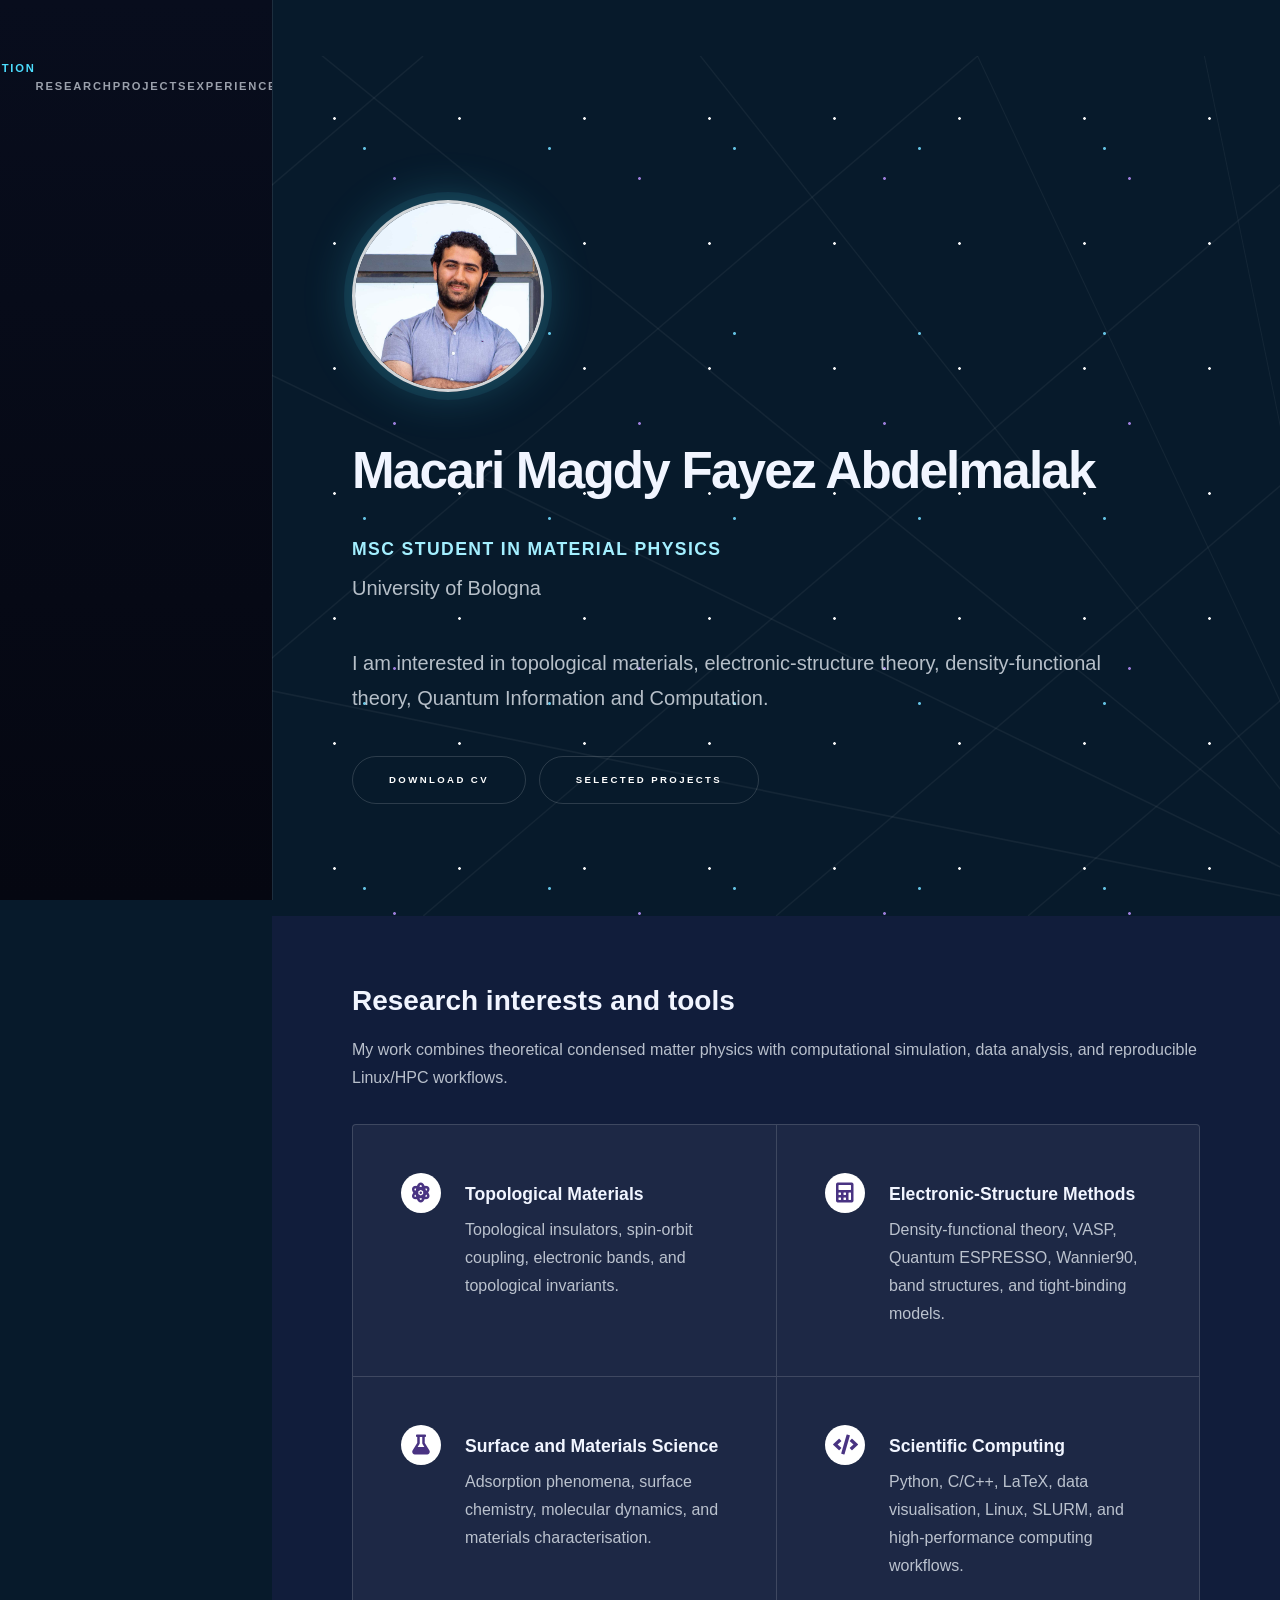
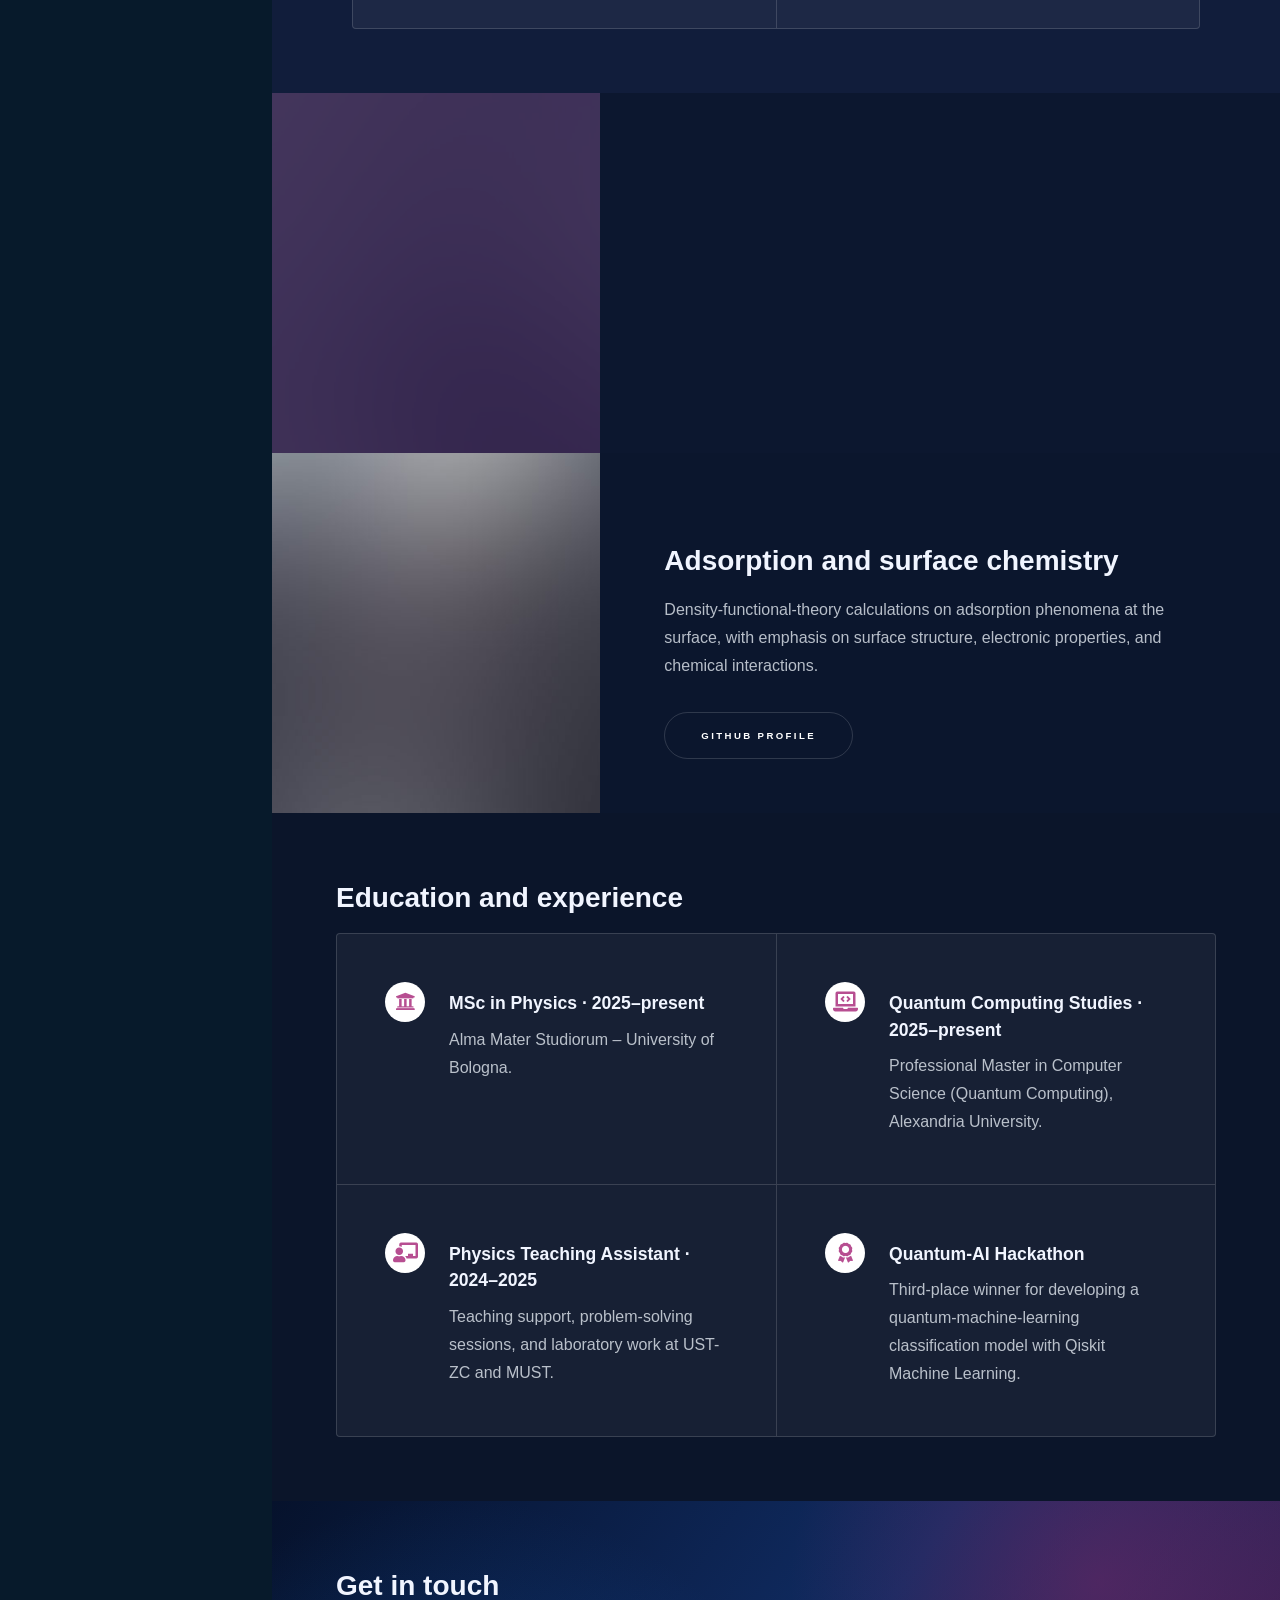
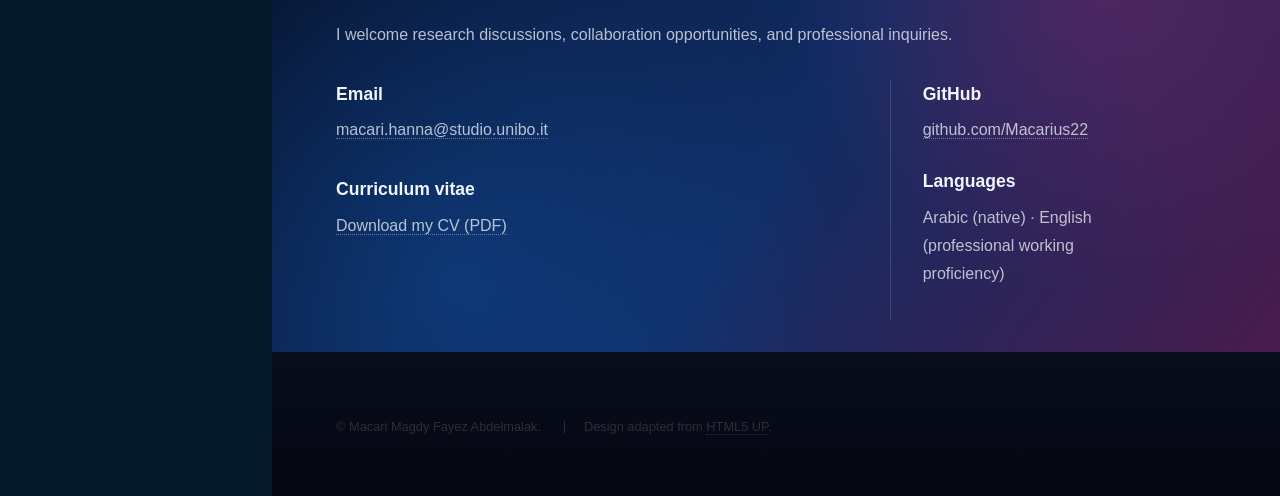
==== commit eeb08df3: "Revise title and research focus in index.html Updated personal information and research interests in" ====
--- a/index.html
+++ b/index.html
@@ -1,7 +1,7 @@
 <!DOCTYPE HTML>
 <html lang="en">
 <head>
-  <title>Macari Magdy | Condensed Matter Physics</title>
+  <title>Macari Hanna</title>
   <meta charset="utf-8" />
   <meta name="viewport" content="width=device-width, initial-scale=1, user-scalable=no" />
   <meta name="description" content="Macari Magdy Fayez Abdelmalak — MSc student in Physics at the University of Bologna." />
@@ -30,13 +30,13 @@
       <div class="inner">
         <span class="image profile"><img src="images/profile.jpg" alt="Portrait of Macari Magdy Fayez Abdelmalak" /></span>
         <h1>Macari Magdy Fayez Abdelmalak</h1>
-        <h3>MSc Student in Condensed Matter Physics</h3>
+        <h3>MSc Student in Material Physics</h3>
         <p>
-          University of Bologna · Computational Materials Physics
+          University of Bologna 
         </p>
         <p>
           I am interested in topological materials, electronic-structure theory,
-          density-functional theory, Wannier methods, surface science, and scientific computing.
+          density-functional theory, Quantum Information and Computation.
         </p>
         <ul class="actions">
           <li><a href="cv/Macari_CV.pdf" class="button">Download CV</a></li>
@@ -66,7 +66,7 @@
           <section>
             <span class="icon solid major fa-flask"></span>
             <h3>Surface and Materials Science</h3>
-            <p>Adsorption phenomena, Au(111) surface chemistry, molecular dynamics, and materials characterisation.</p>
+            <p>Adsorption phenomena, surface chemistry, molecular dynamics, and materials characterisation.</p>
           </section>
           <section>
             <span class="icon solid major fa-code"></span>
@@ -99,9 +99,9 @@
         <span class="image"><img src="images/quantum-encryption.jpg" alt="Surface science and adsorption simulation visualisation" data-position="center center" /></span>
         <div class="content">
           <div class="inner">
-            <h2>Au(111) adsorption and surface chemistry</h2>
+            <h2> Adsorption and surface chemistry</h2>
             <p>
-              Density-functional-theory calculations on adsorption phenomena at the Au(111) surface,
+              Density-functional-theory calculations on adsorption phenomena at the surface,
               with emphasis on surface structure, electronic properties, and chemical interactions.
             </p>
             <ul class="actions">
@@ -111,38 +111,8 @@
         </div>
       </section>
 
-      <section>
-        <span class="image"><img src="images/cosmology.jpg" alt="Perovskite spectroscopy and photodetector research visualisation" data-position="center center" /></span>
-        <div class="content">
-          <div class="inner">
-            <h2>Low-dimensional perovskite photophysics</h2>
-            <p>
-              Experimental work on PEA<sub>2</sub>PbBr<sub>4</sub>, including photocurrent spectroscopy,
-              photodetector fabrication with interdigitated gold electrodes, and optical/materials characterisation.
-            </p>
-            <ul class="actions">
-              <li><a href="#contact" class="button">Ask about this work</a></li>
-            </ul>
-          </div>
-        </div>
-      </section>
+  
 
-      <section>
-        <span class="image"><img src="images/pic03.jpg" alt="Neutrino event analysis visualisation" data-position="center center" /></span>
-        <div class="content">
-          <div class="inner">
-            <h2>OPERA neutrino-event analysis</h2>
-            <p>
-              Research internship project involving analysis and interactive visualisation of neutrino-event
-              topologies recorded by the OPERA experiment, using C++ and CERN ROOT.
-            </p>
-            <ul class="actions">
-              <li><a href="https://github.com/Macarius22/Jinr-Internship-project" class="button">View Repository</a></li>
-            </ul>
-          </div>
-        </div>
-      </section>
-    </section>
 
     <section id="experience" class="wrapper style4 fade-up">
       <div class="inner">
@@ -150,12 +120,12 @@
         <div class="features">
           <section>
             <span class="icon solid major fa-university"></span>
-            <h3>MSc in Physics · 2025–2027</h3>
+            <h3>MSc in Physics · 2025–present</h3>
             <p>Alma Mater Studiorum – University of Bologna.</p>
           </section>
           <section>
             <span class="icon solid major fa-laptop-code"></span>
-            <h3>Quantum Computing Studies · 2025–2027</h3>
+            <h3>Quantum Computing Studies · 2025–present</h3>
             <p>Professional Master in Computer Science (Quantum Computing), Alexandria University.</p>
           </section>
           <section>
--- a/assets/css/main.css
+++ b/assets/css/main.css
@@ -3935,3 +3935,256 @@
 #footer {
   background: #061826;
 }
+
+/* ===== Macari professional space portfolio theme ===== */
+
+:root {
+  --space: #061027;
+  --deep-space: #03050d;
+  --panel: #0e1b38;
+  --panel-alt: #142b5a;
+  --accent: #4cdeff;
+  --violet: #8b5cf6;
+  --text: #f1f5ff;
+  --muted: rgba(226, 232, 240, 0.80);
+}
+
+body,
+input,
+select,
+textarea {
+  color: var(--muted);
+  font-family: "Segoe UI", Roboto, Helvetica, Arial, sans-serif;
+  font-size: 16px;
+  line-height: 1.75;
+}
+
+h1, h2, h3, h4, h5, h6,
+strong, b {
+  color: var(--text);
+}
+
+#sidebar,
+#footer {
+  background: linear-gradient(180deg, #080d1d 0%, #050711 100%);
+}
+
+.wrapper.style1 {
+  background:
+    radial-gradient(circle at 82% 18%, rgba(125, 39, 103, 0.48), transparent 34%),
+    radial-gradient(circle at 18% 84%, rgba(18, 96, 190, 0.35), transparent 42%),
+    linear-gradient(125deg, #06122c 0%, #102c63 52%, #4a1b4d 100%);
+}
+
+.wrapper.style1-alt {
+  background: #111d3b;
+}
+
+.wrapper.style3 {
+  background: #0c172f;
+}
+
+.wrapper.style4 {
+  background: #101c37;
+}
+
+/* Fixed professional left navigation on desktop */
+@media screen and (min-width: 981px) {
+  #sidebar {
+    position: fixed;
+    top: 0;
+    left: 0;
+    width: 17rem;
+    height: 100vh;
+    padding: 2.5rem 2rem;
+    text-align: right;
+    box-shadow: 1px 0 0 rgba(255,255,255,0.09);
+  }
+
+  #sidebar + #wrapper,
+  #sidebar + #wrapper + #footer {
+    margin-left: 17rem;
+  }
+}
+
+/* Never use browser bullets in navigation or buttons */
+#sidebar nav > ul,
+ul.actions {
+  list-style: none;
+  padding: 0;
+}
+
+#sidebar nav > ul {
+  margin: 0;
+}
+
+#sidebar nav > ul > li {
+  list-style: none;
+  margin: 1.1rem 0 0;
+  padding: 0;
+}
+
+#sidebar nav > ul > li:first-child {
+  margin-top: 0;
+}
+
+#sidebar nav a {
+  color: rgba(226,232,240,0.68);
+  font-size: 0.7rem;
+  letter-spacing: 0.16em;
+  text-decoration: none;
+}
+
+#sidebar nav a:hover,
+#sidebar nav a.active,
+a:hover {
+  color: var(--accent);
+}
+
+ul.actions {
+  display: flex;
+  flex-wrap: wrap;
+  gap: 0.8rem;
+  margin: 1.75rem 0 0;
+}
+
+ul.actions li {
+  list-style: none;
+  margin: 0;
+  padding: 0;
+}
+
+/* Clean introduction */
+#intro > .inner {
+  position: relative;
+  z-index: 1;
+  max-width: 58rem;
+}
+
+#intro .image.profile {
+  width: 12rem;
+  height: 12rem;
+  margin: 0 0 2rem 0;
+  overflow: hidden;
+  border: 3px solid rgba(255,255,255,0.82);
+  border-radius: 50%;
+  box-shadow: 0 0 0 8px rgba(76,222,255,0.08), 0 0 3rem rgba(76,222,255,0.25);
+}
+
+#intro .image.profile img {
+  width: 100%;
+  height: 100%;
+  object-fit: cover;
+  object-position: center top;
+}
+
+#intro h1 {
+  font-size: clamp(2.2rem, 4vw, 4rem);
+  letter-spacing: -0.035em;
+}
+
+#intro h3 {
+  color: #a3efff;
+  font-size: 1.1rem;
+  letter-spacing: 0.08em;
+  text-transform: uppercase;
+}
+
+/* Stars moving continuously in one diagonal direction */
+#intro {
+  isolation: isolate;
+  overflow: hidden;
+}
+
+#intro:before,
+#intro:after {
+  content: "";
+  position: absolute;
+  z-index: -1;
+  inset: 0;
+  pointer-events: none;
+  background-image:
+    radial-gradient(circle, rgba(255,255,255,.92) 0 1px, transparent 1.6px),
+    radial-gradient(circle, rgba(115,220,255,.8) 0 1px, transparent 1.8px),
+    radial-gradient(circle, rgba(188,147,255,.75) 0 1px, transparent 1.7px);
+  background-size: 125px 125px, 185px 185px, 245px 245px;
+  animation: star-stream 36s linear infinite;
+}
+
+#intro:after {
+  opacity: 0.38;
+  animation-duration: 62s;
+}
+
+@keyframes star-stream {
+  from {
+    background-position: 0 0, 60px 95px, 140px 35px;
+  }
+  to {
+    background-position: 125px 250px, 245px 280px, 385px 280px;
+  }
+}
+
+@media screen and (max-width: 980px) {
+  #sidebar {
+    position: relative;
+    width: 100%;
+    height: auto;
+    padding: 1rem 1.5rem;
+    text-align: left;
+  }
+
+  #sidebar nav > ul {
+    display: flex;
+    flex-wrap: wrap;
+    gap: 0.35rem 1rem;
+  }
+
+  #sidebar nav > ul > li {
+    margin: 0;
+  }
+
+  #sidebar + #wrapper,
+  #sidebar + #wrapper + #footer {
+    margin-left: 0;
+  }
+}
+
+@media (prefers-reduced-motion: reduce) {
+  #intro:before,
+  #intro:after {
+    animation: none;
+  }
+}
+/* Final spacing fix: keep all content clear of the fixed sidebar */
+@media screen and (min-width: 981px) {
+  #wrapper {
+    width: calc(100% - 17rem) !important;
+    min-width: 0;
+    margin-left: 17rem !important;
+  }
+
+  #footer {
+    width: calc(100% - 17rem) !important;
+    margin-left: 17rem !important;
+  }
+
+  #wrapper > .wrapper > .inner {
+    padding-left: 5rem !important;
+    padding-right: 5rem !important;
+  }
+}
+
+@media screen and (max-width: 980px) {
+  #wrapper,
+  #footer {
+    width: 100% !important;
+    margin-left: 0 !important;
+  }
+
+  #wrapper > .wrapper > .inner {
+    padding-left: 2rem !important;
+    padding-right: 2rem !important;
+  }
+}
+
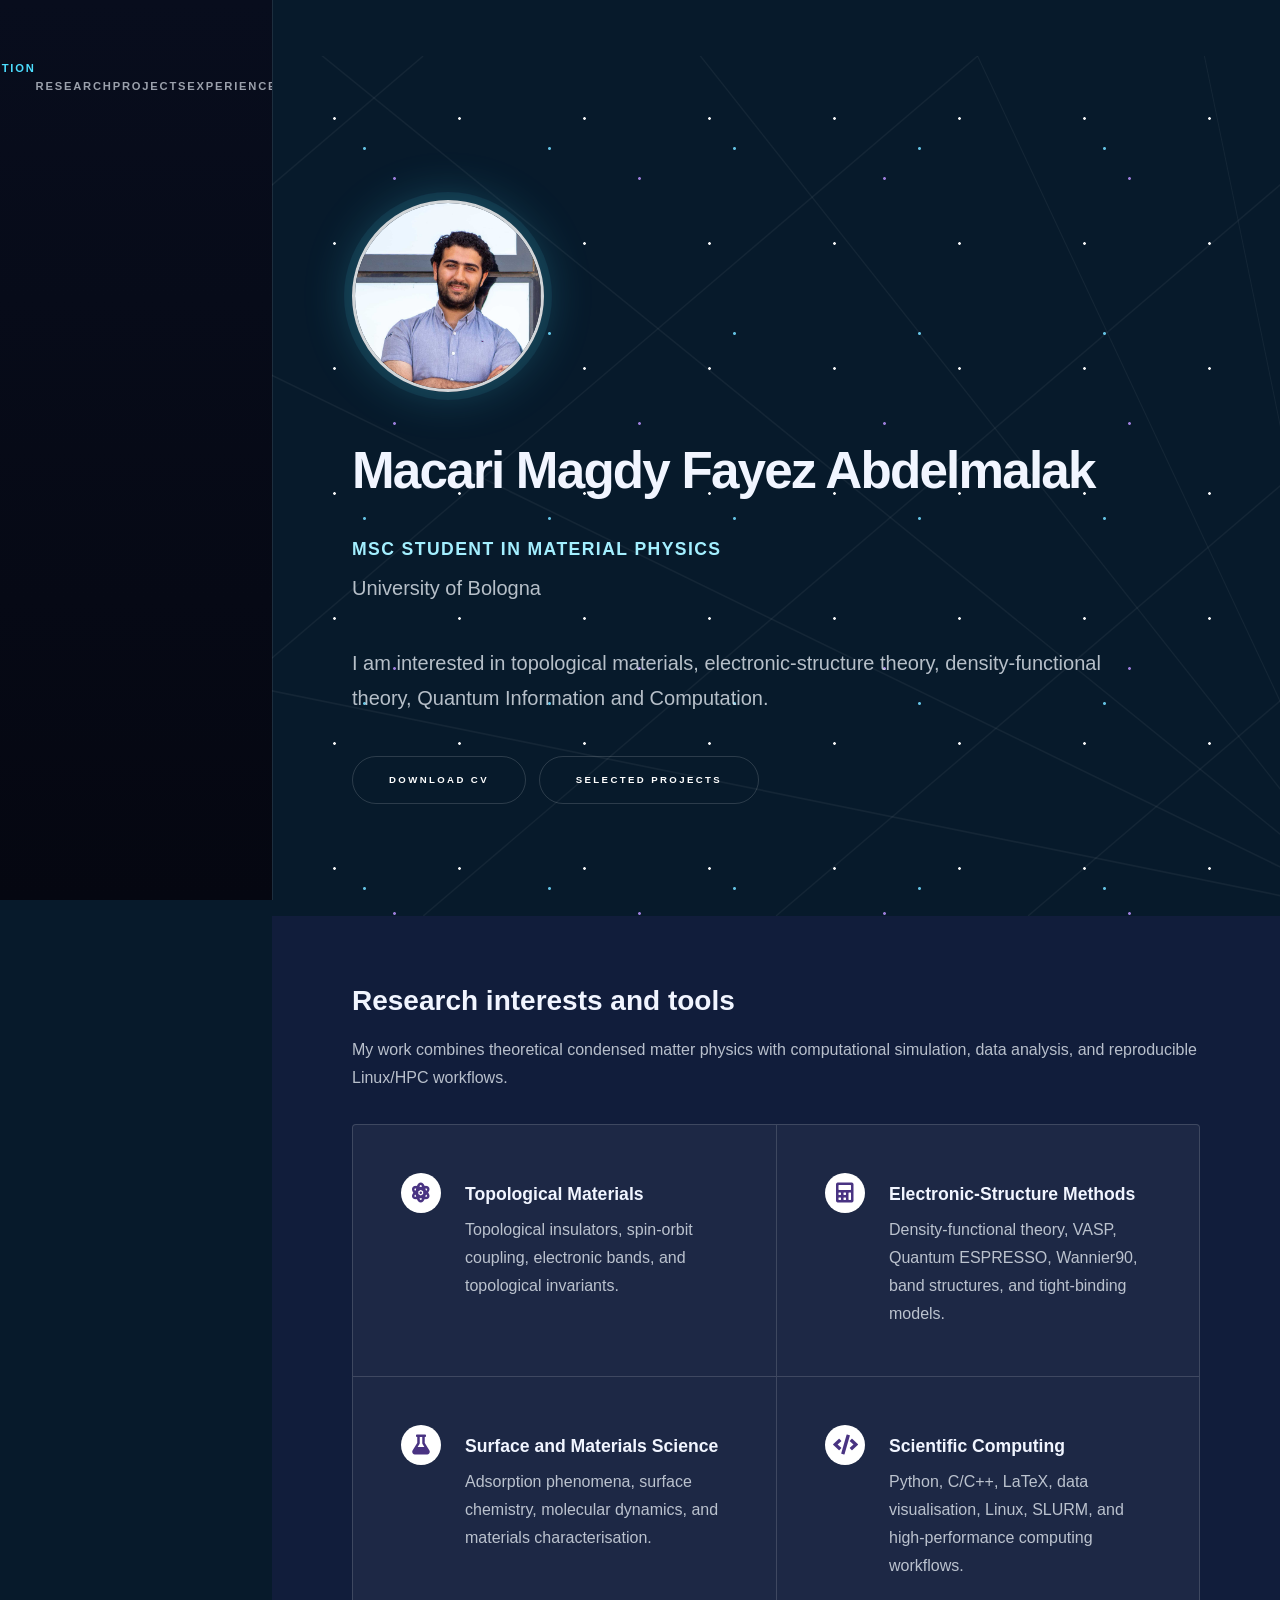
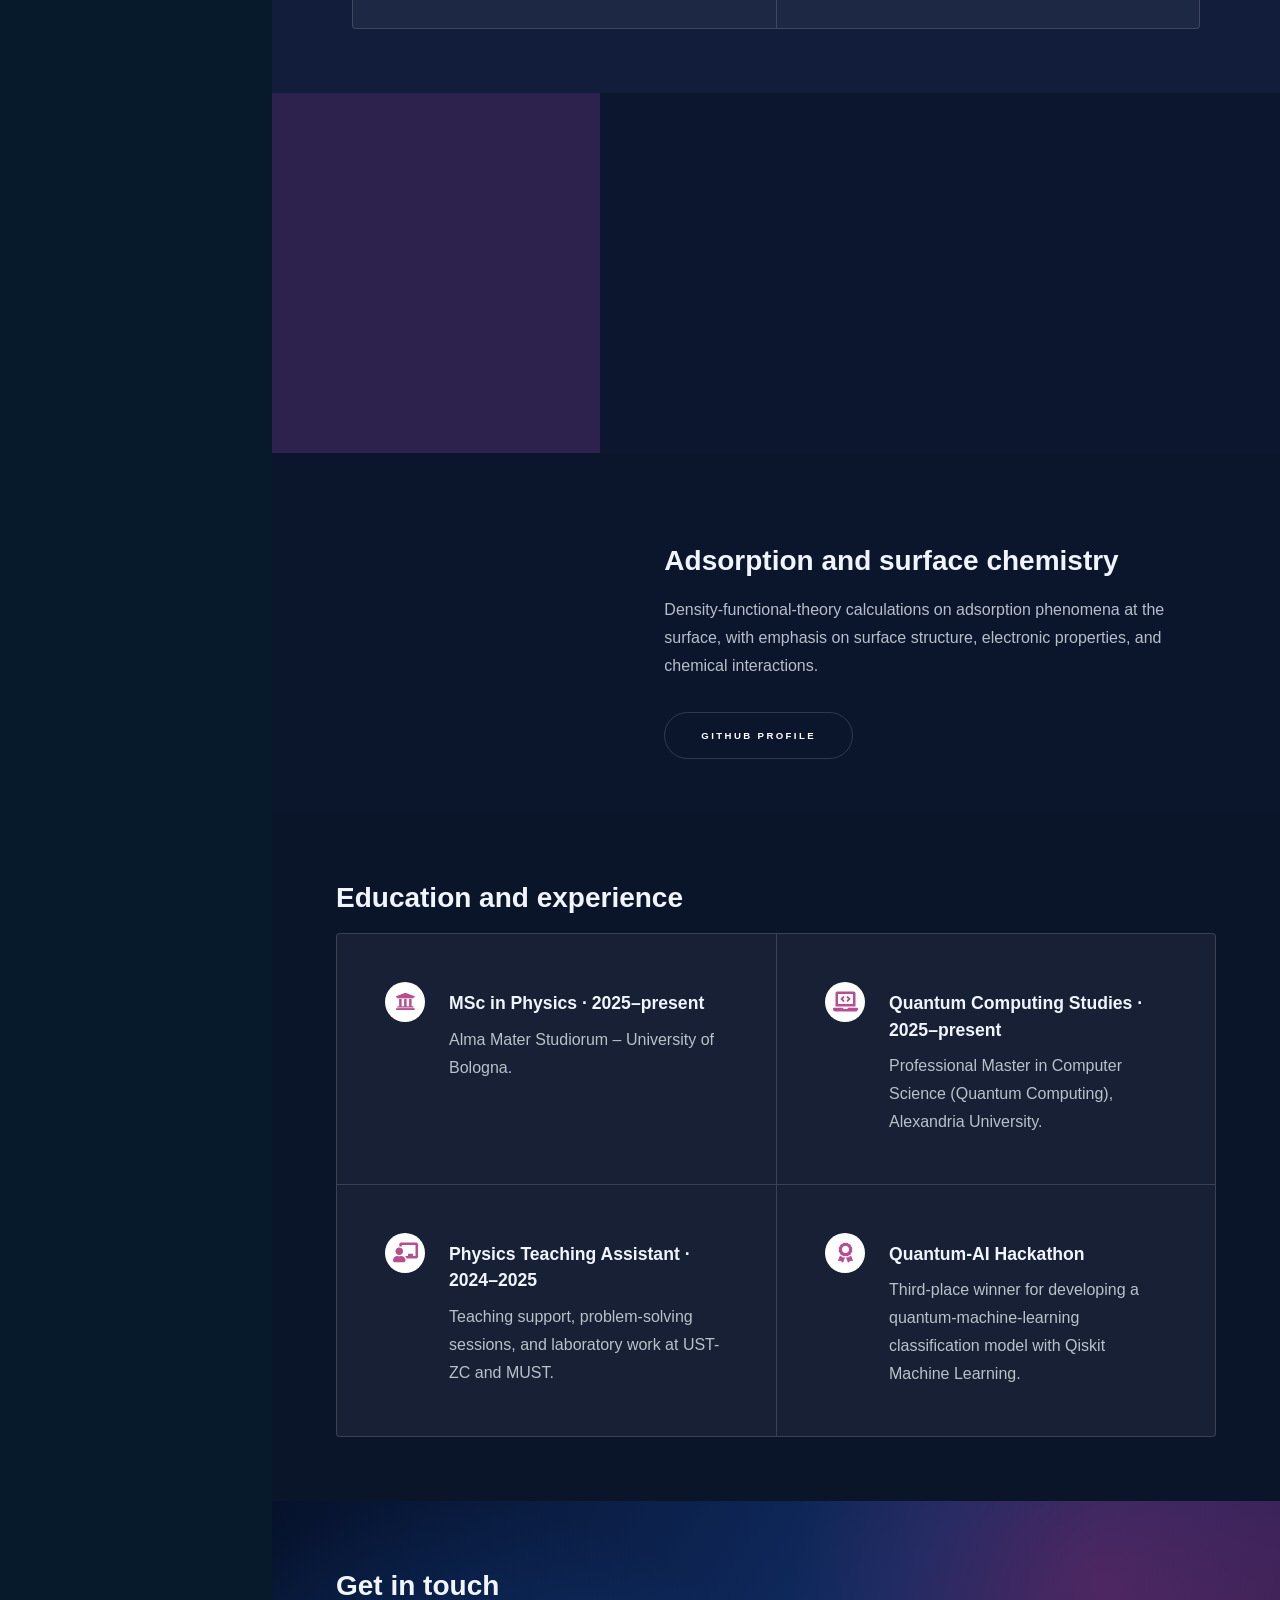
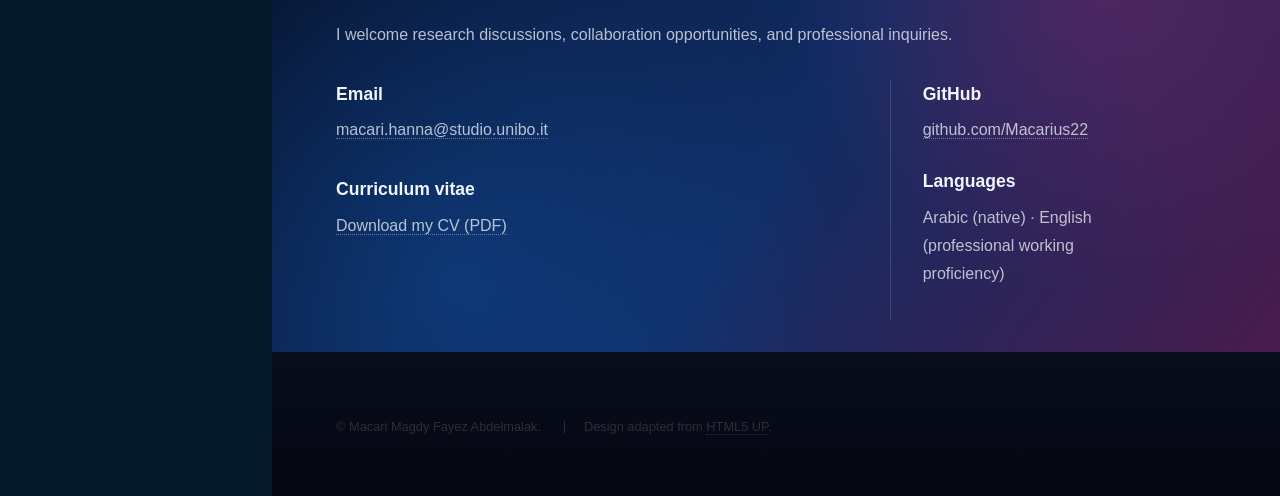
==== commit c504408e: "Update project images in index.html" ====
--- a/index.html
+++ b/index.html
@@ -79,7 +79,7 @@
 
     <section id="projects" class="wrapper style3 spotlights">
       <section>
-        <span class="image"><img src="images/jinr.jpg" alt="Electronic band-structure visualisation" data-position="center center" /></span>
+        <span class="image"><img src="images/surfdos_l.png" alt="Density of States on surface" data-position="center center" /></span>
         <div class="content">
           <div class="inner">
             <h2>Topological properties of Bi<sub>2</sub>Se<sub>3</sub></h2>
@@ -96,7 +96,7 @@
       </section>
 
       <section>
-        <span class="image"><img src="images/quantum-encryption.jpg" alt="Surface science and adsorption simulation visualisation" data-position="center center" /></span>
+        <span class="image"><img src="images/W_OT.png" alt="Surface science and adsorption simulation visualisation" data-position="center center" /></span>
         <div class="content">
           <div class="inner">
             <h2> Adsorption and surface chemistry</h2>
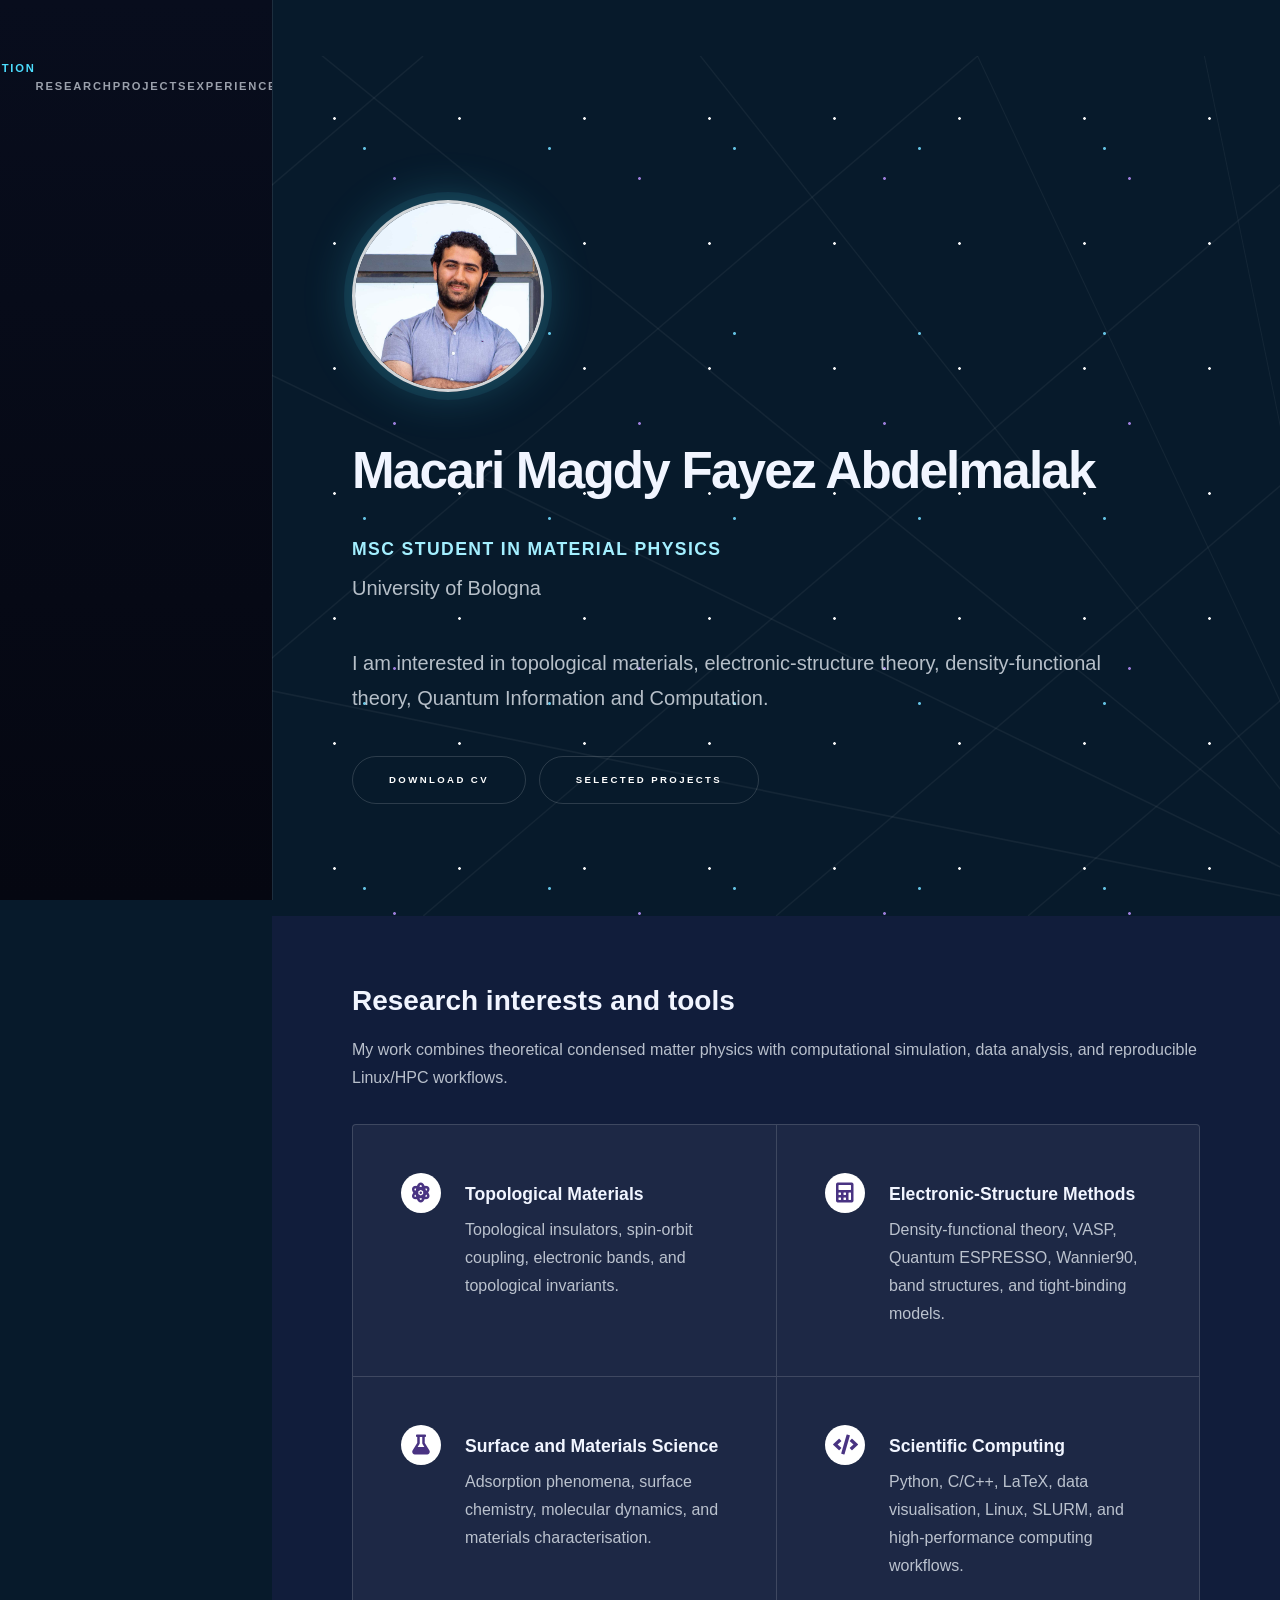
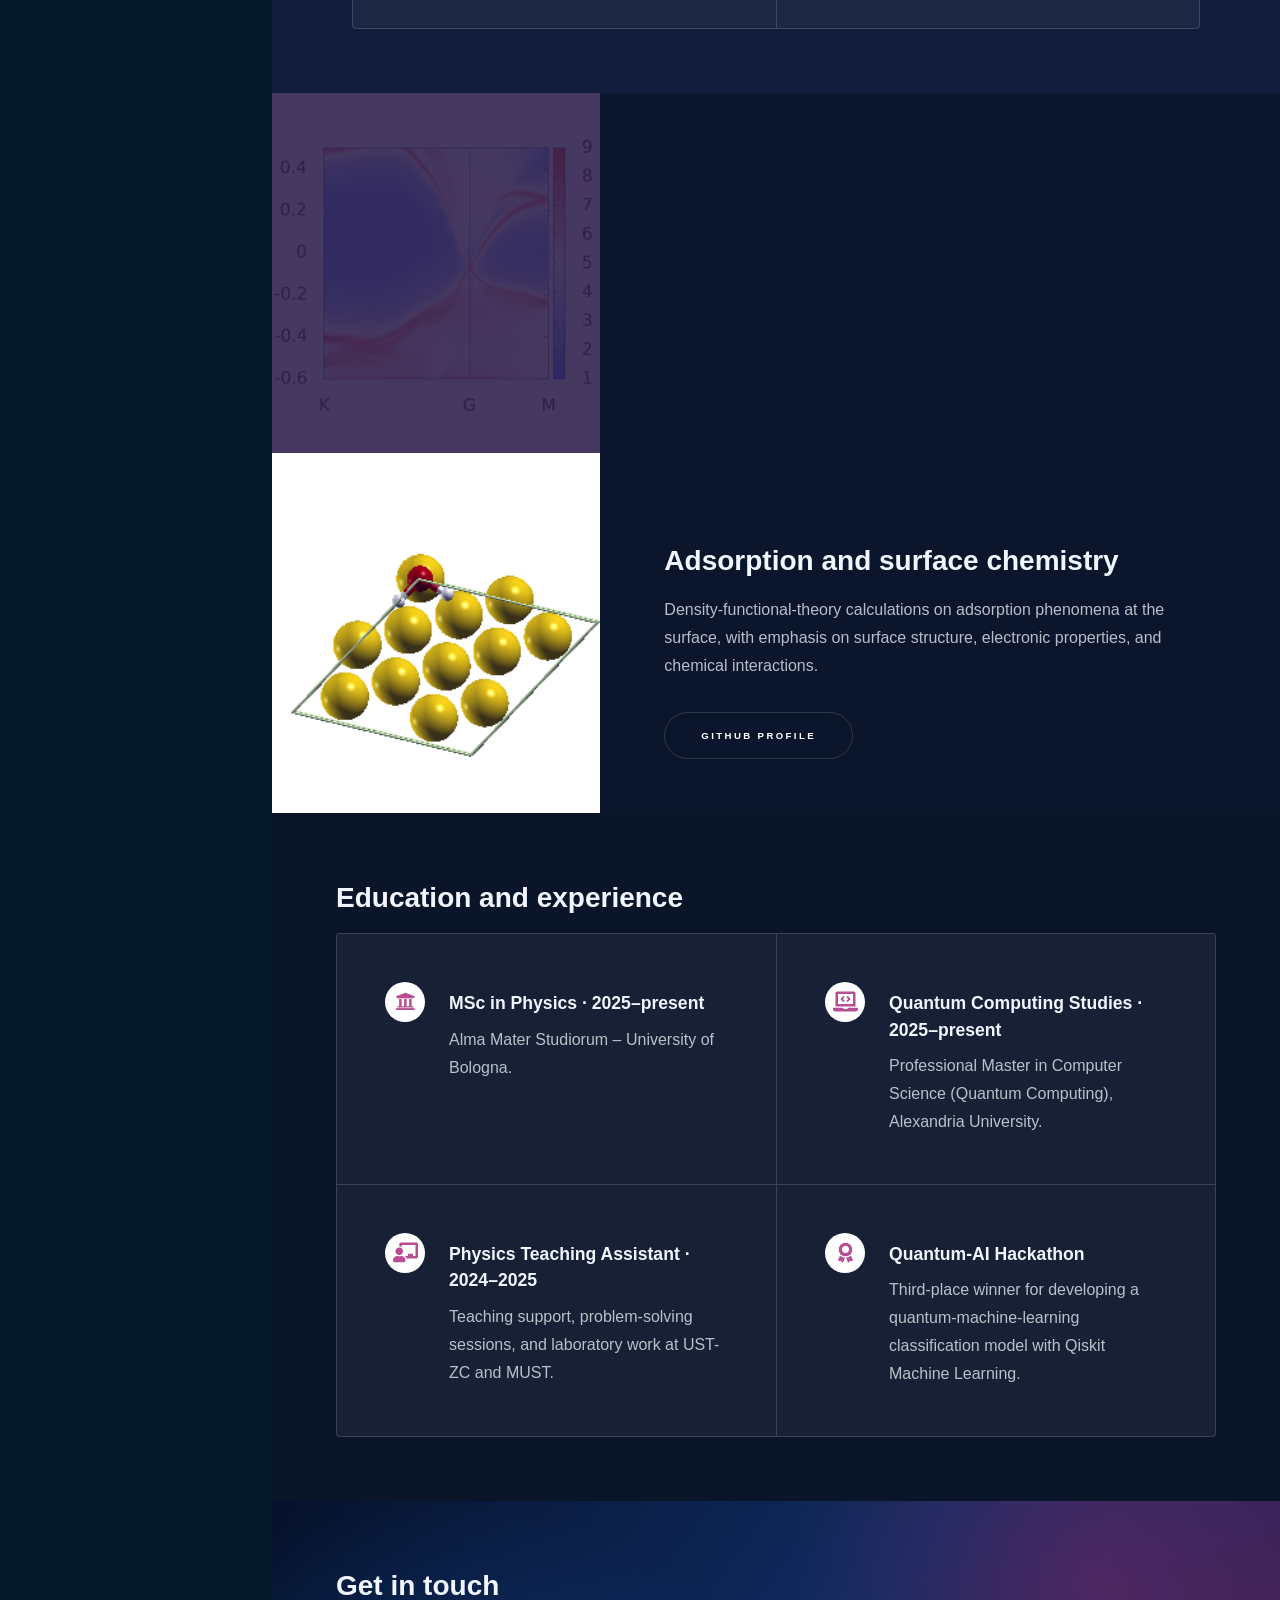
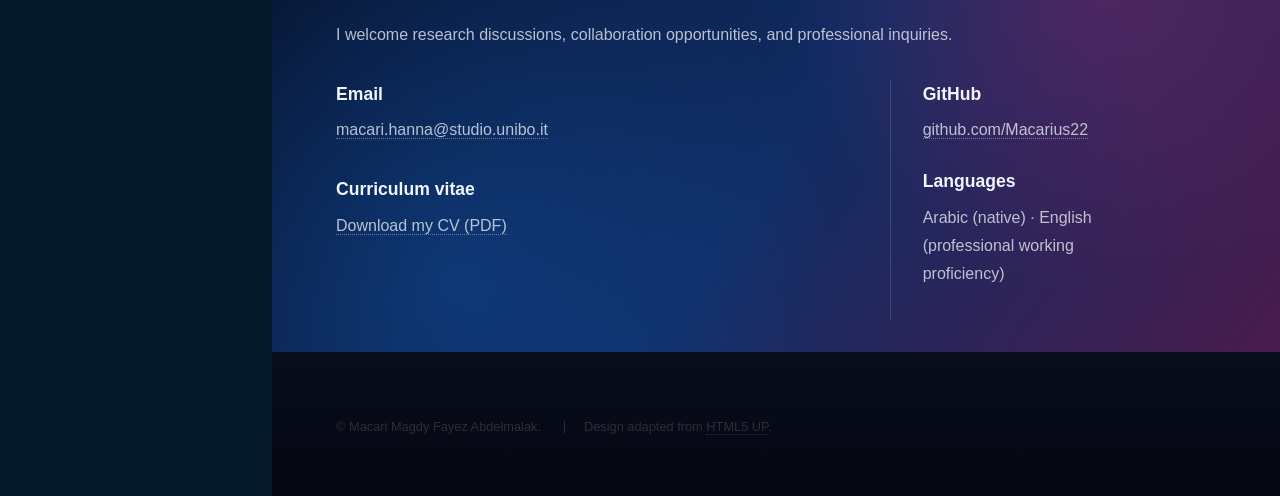
==== commit 0c1ef96d: "Update index.html" ====
--- a/index.html
+++ b/index.html
@@ -96,7 +96,7 @@
       </section>
 
       <section>
-        <span class="image"><img src="images/W_OT.png" alt="Surface science and adsorption simulation visualisation" data-position="center center" /></span>
+        <span class="image"><img src="images/W_OT_TOpView.png" alt="Surface science and adsorption simulation visualisation" data-position="center center" /></span>
         <div class="content">
           <div class="inner">
             <h2> Adsorption and surface chemistry</h2>
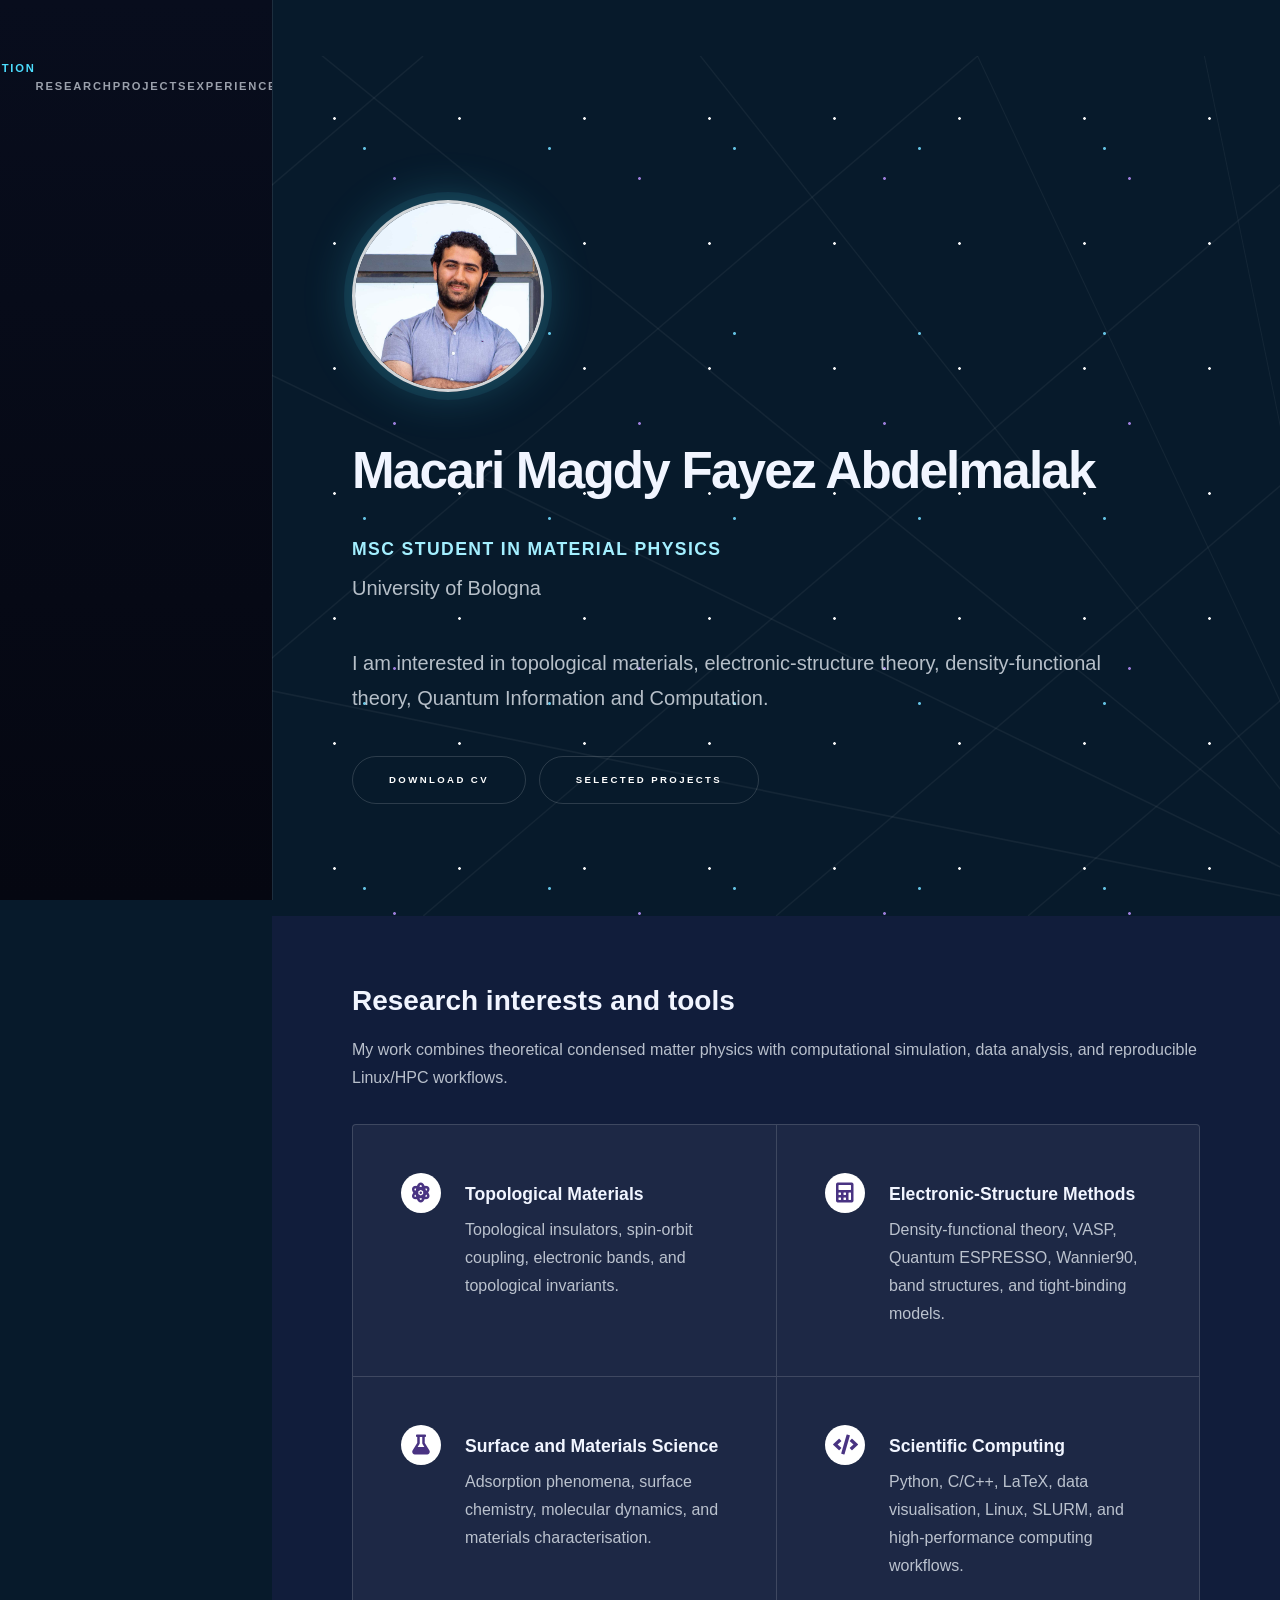
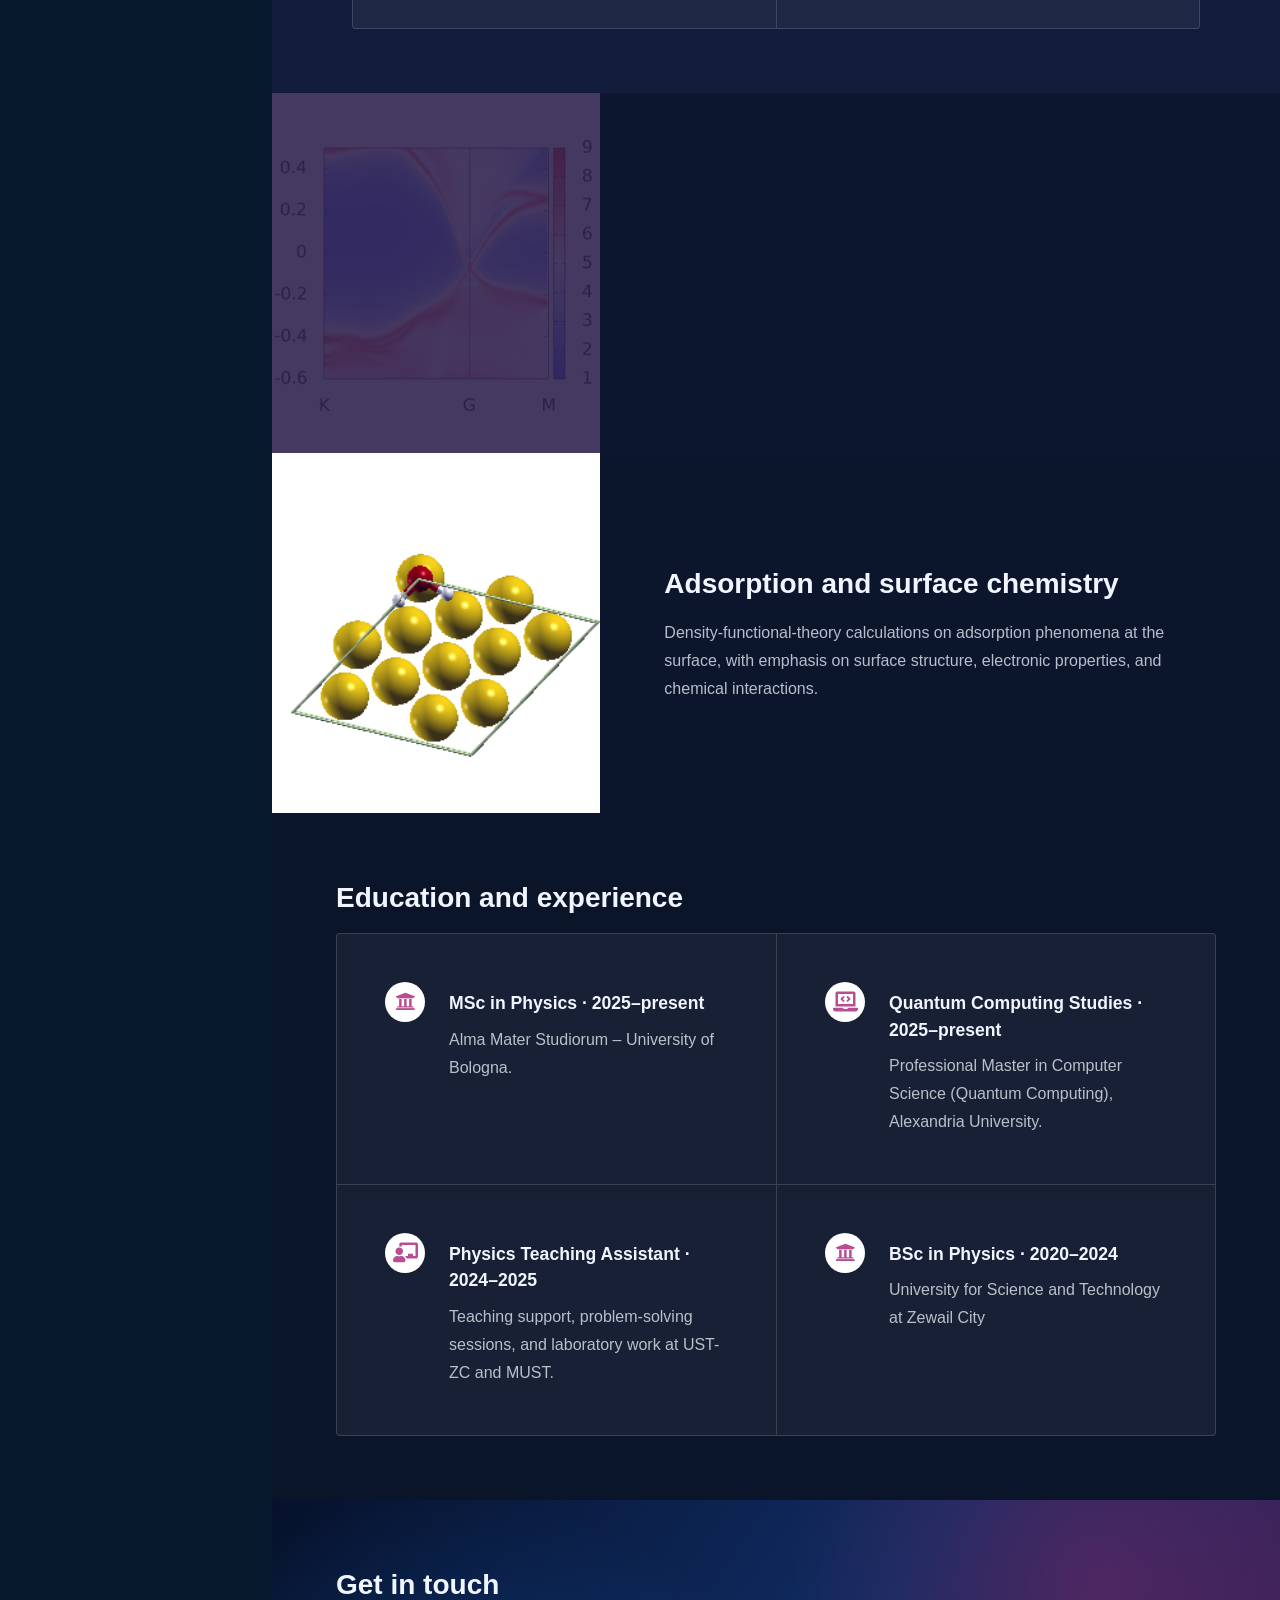
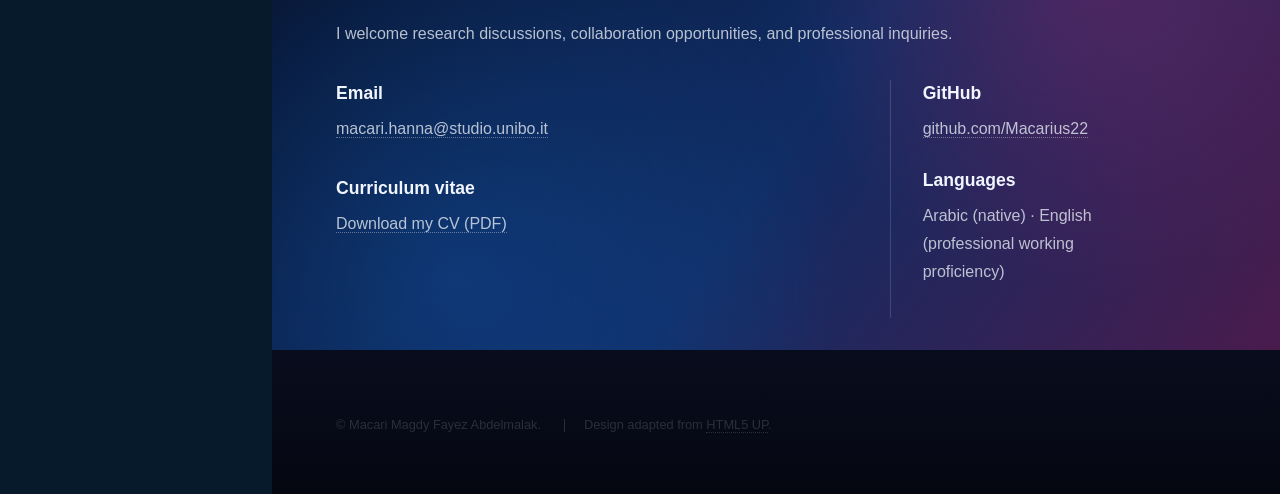
==== commit 677c8dd2: "Update index.html" ====
--- a/index.html
+++ b/index.html
@@ -88,9 +88,6 @@
               The project focuses on electronic bands, spin-orbit coupling, Wannier functions,
               and topological features of the material.
             </p>
-            <ul class="actions">
-              <li><a href="https://github.com/Macarius22" class="button">GitHub Profile</a></li>
-            </ul>
           </div>
         </div>
       </section>
@@ -104,9 +101,6 @@
               Density-functional-theory calculations on adsorption phenomena at the surface,
               with emphasis on surface structure, electronic properties, and chemical interactions.
             </p>
-            <ul class="actions">
-              <li><a href="https://github.com/Macarius22" class="button">GitHub Profile</a></li>
-            </ul>
           </div>
         </div>
       </section>
@@ -134,9 +128,9 @@
             <p>Teaching support, problem-solving sessions, and laboratory work at UST-ZC and MUST.</p>
           </section>
           <section>
-            <span class="icon solid major fa-award"></span>
-            <h3>Quantum-AI Hackathon</h3>
-            <p>Third-place winner for developing a quantum-machine-learning classification model with Qiskit Machine Learning.</p>
+            <span class="icon solid major fa-university"></span>
+            <h3>BSc in Physics · 2020–2024</h3>
+            <p>University for Science and Technology at Zewail City</p>
           </section>
         </div>
       </div>
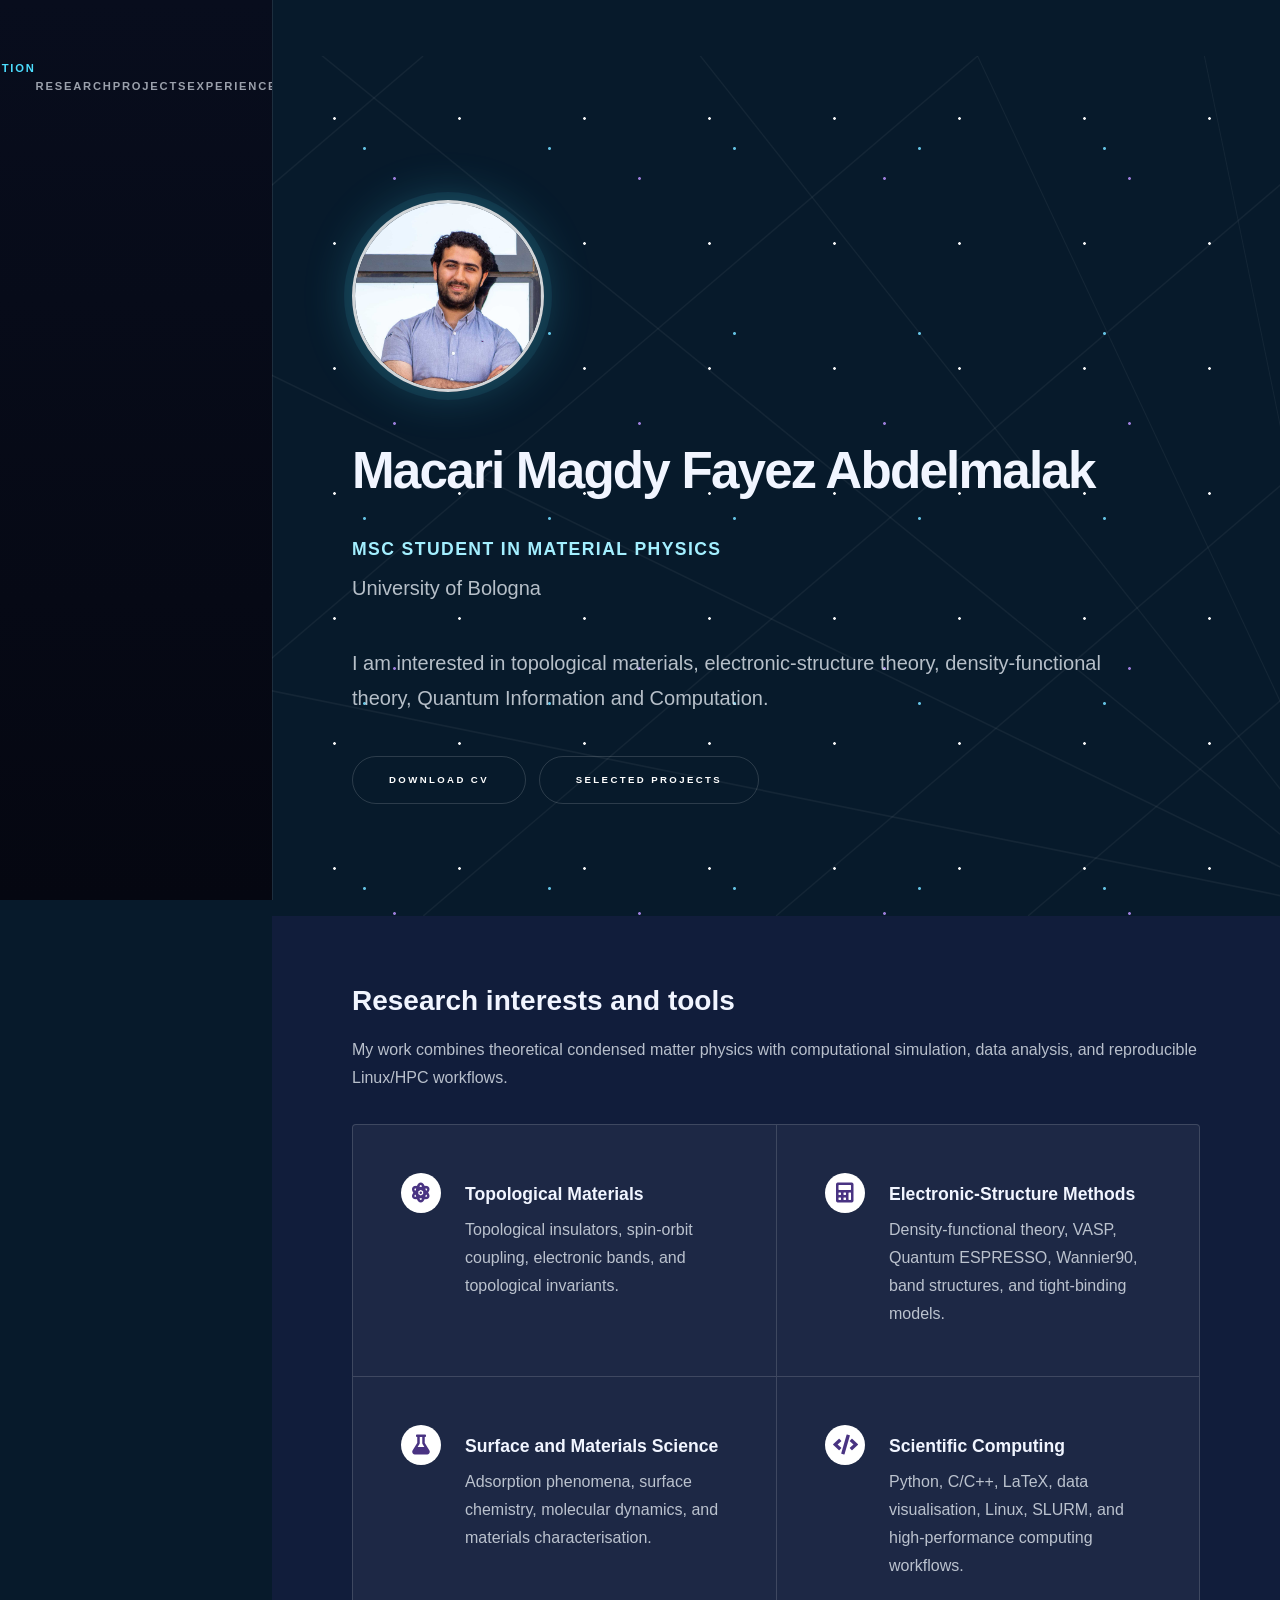
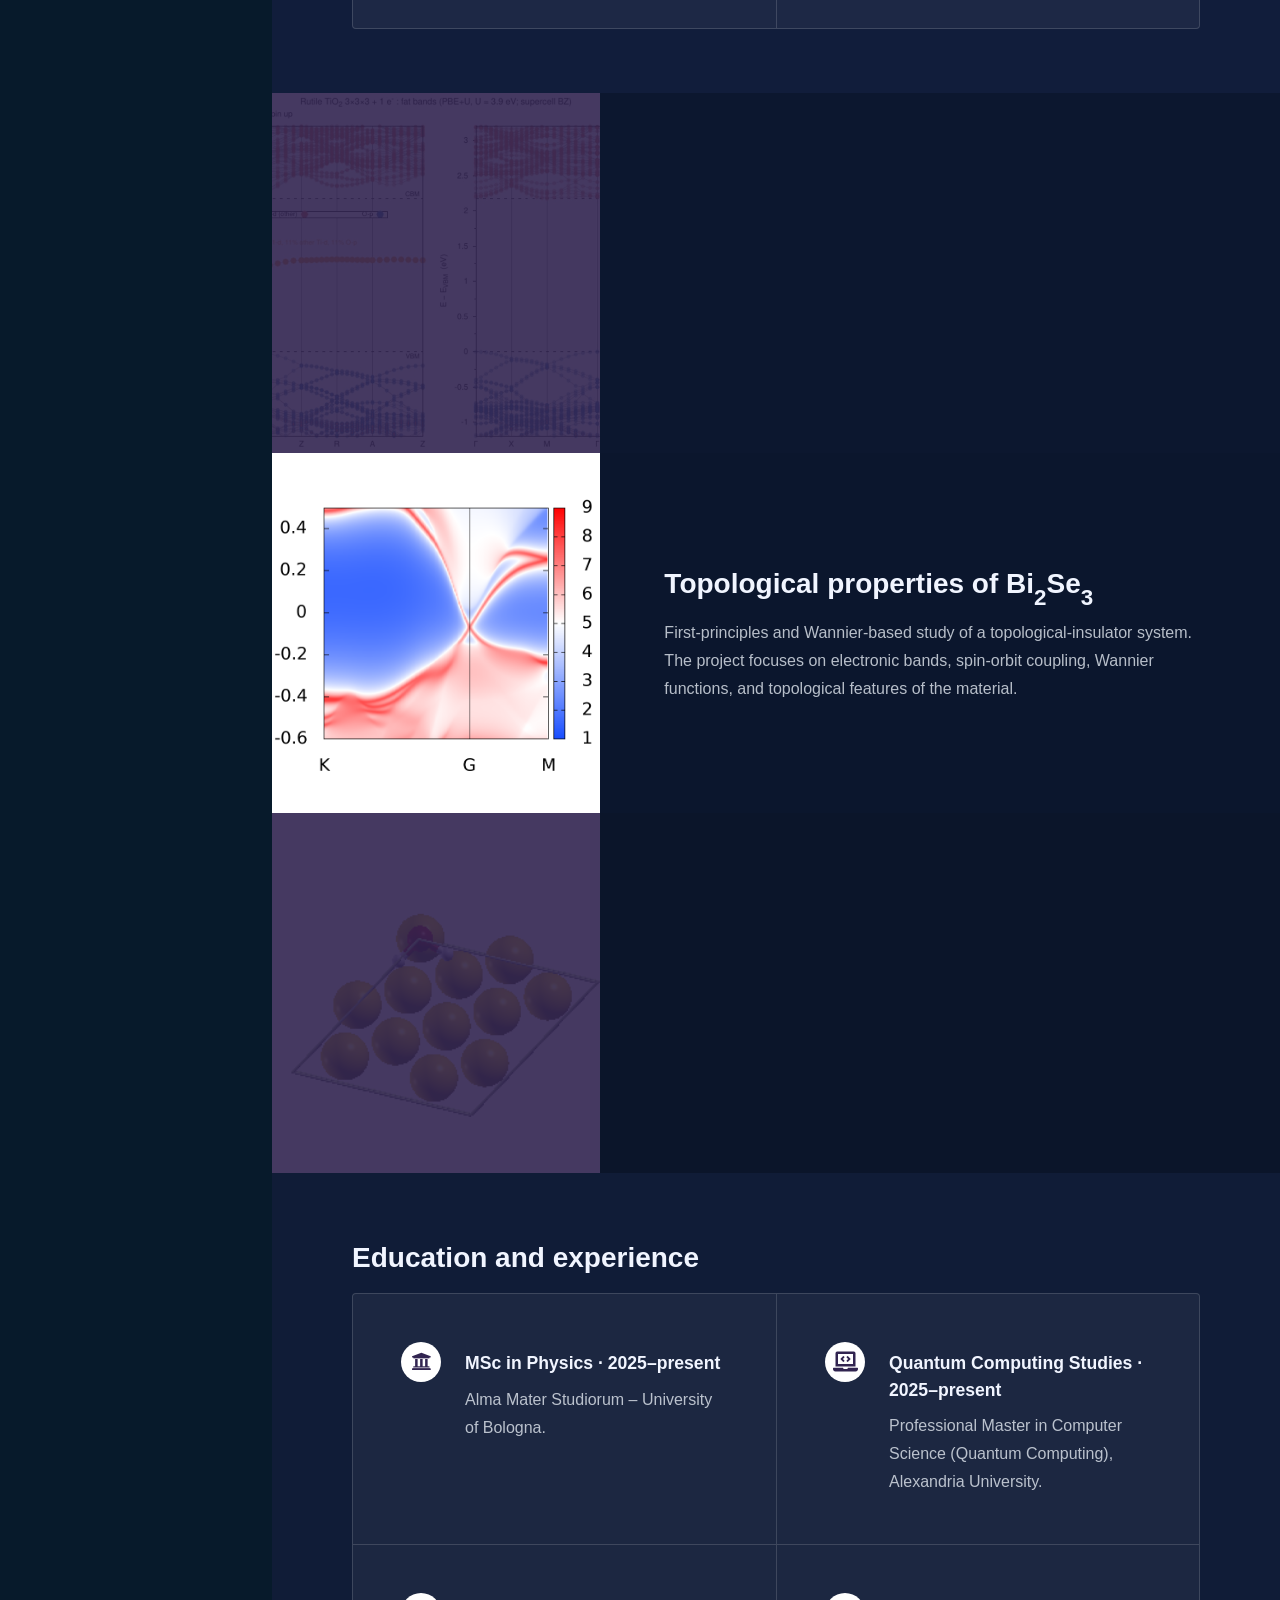
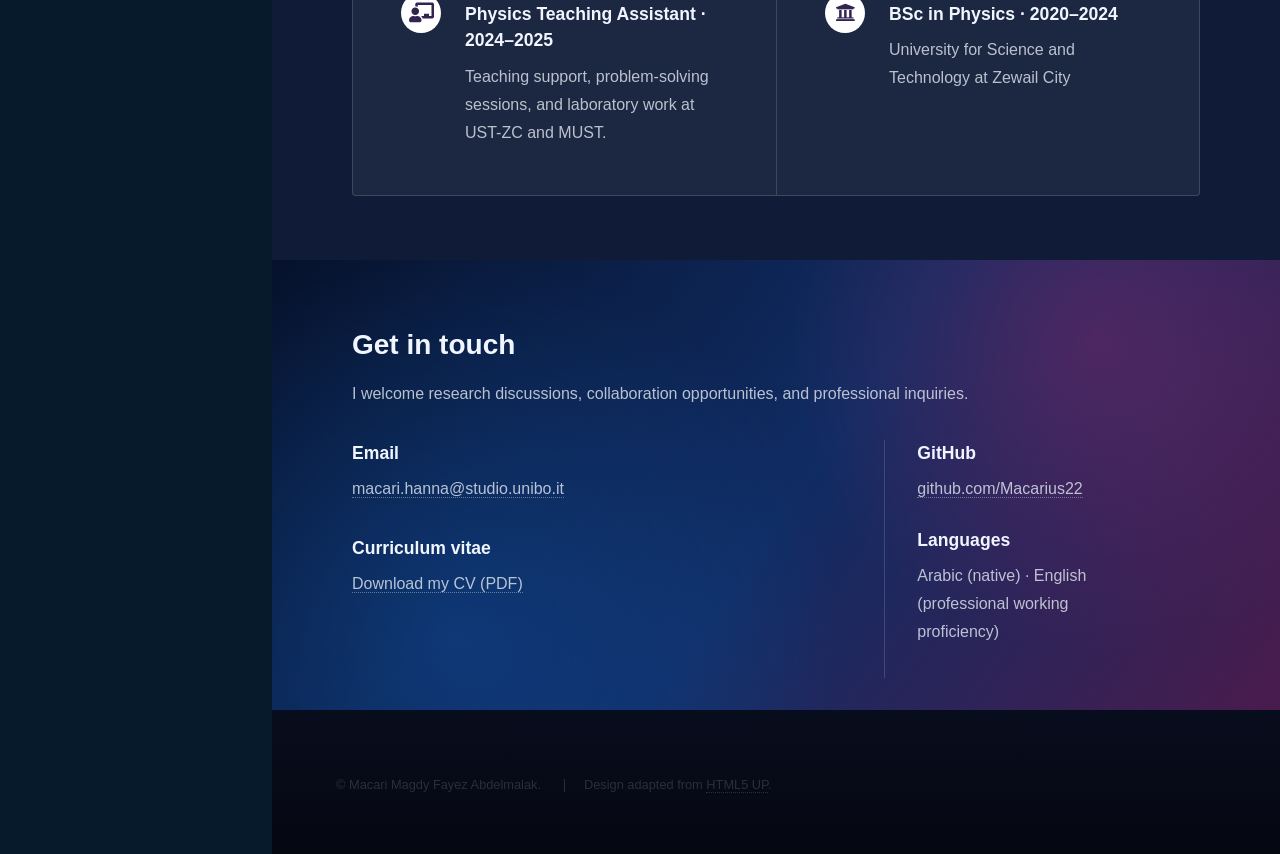
==== commit 936e71c1: "Add TiO2 small-polaron project; close the projects section Co-Authored-By: Claude Opus 5.5 <noreply@" ====
--- a/index.html
+++ b/index.html
@@ -79,6 +79,24 @@
 
     <section id="projects" class="wrapper style3 spotlights">
       <section>
+        <span class="image"><img src="images/tio2_polaron_fatbands.jpg" alt="Fat bands of rutile TiO2 with an excess electron: the polaron band in the gap" data-position="center center" /></span>
+        <div class="content">
+          <div class="inner">
+            <h2>Small electron polaron in rutile TiO<sub>2</sub></h2>
+            <p>
+              DFT+U (VASP) study of an excess electron trapped on a single Ti site of rutile TiO<sub>2</sub>:
+              site-controlled trapping, the polaron formation energy (E<sub>POL</sub> = &minus;0.163 eV, stable),
+              and the in-gap polaron level 0.92 eV below the conduction band.
+            </p>
+            <ul class="actions">
+              <li><a href="https://github.com/Macarius22/TiO2-small-polaron-DFTU" class="button">GitHub repository</a></li>
+              <li><a href="https://github.com/Macarius22/TiO2-small-polaron-DFTU/blob/main/report/TiO2_small_polaron_report.pdf" class="button">Report (PDF)</a></li>
+            </ul>
+          </div>
+        </div>
+      </section>
+
+      <section>
         <span class="image"><img src="images/surfdos_l.png" alt="Density of States on surface" data-position="center center" /></span>
         <div class="content">
           <div class="inner">
@@ -104,9 +122,7 @@
           </div>
         </div>
       </section>
-
-  
-
+    </section>
 
     <section id="experience" class="wrapper style4 fade-up">
       <div class="inner">
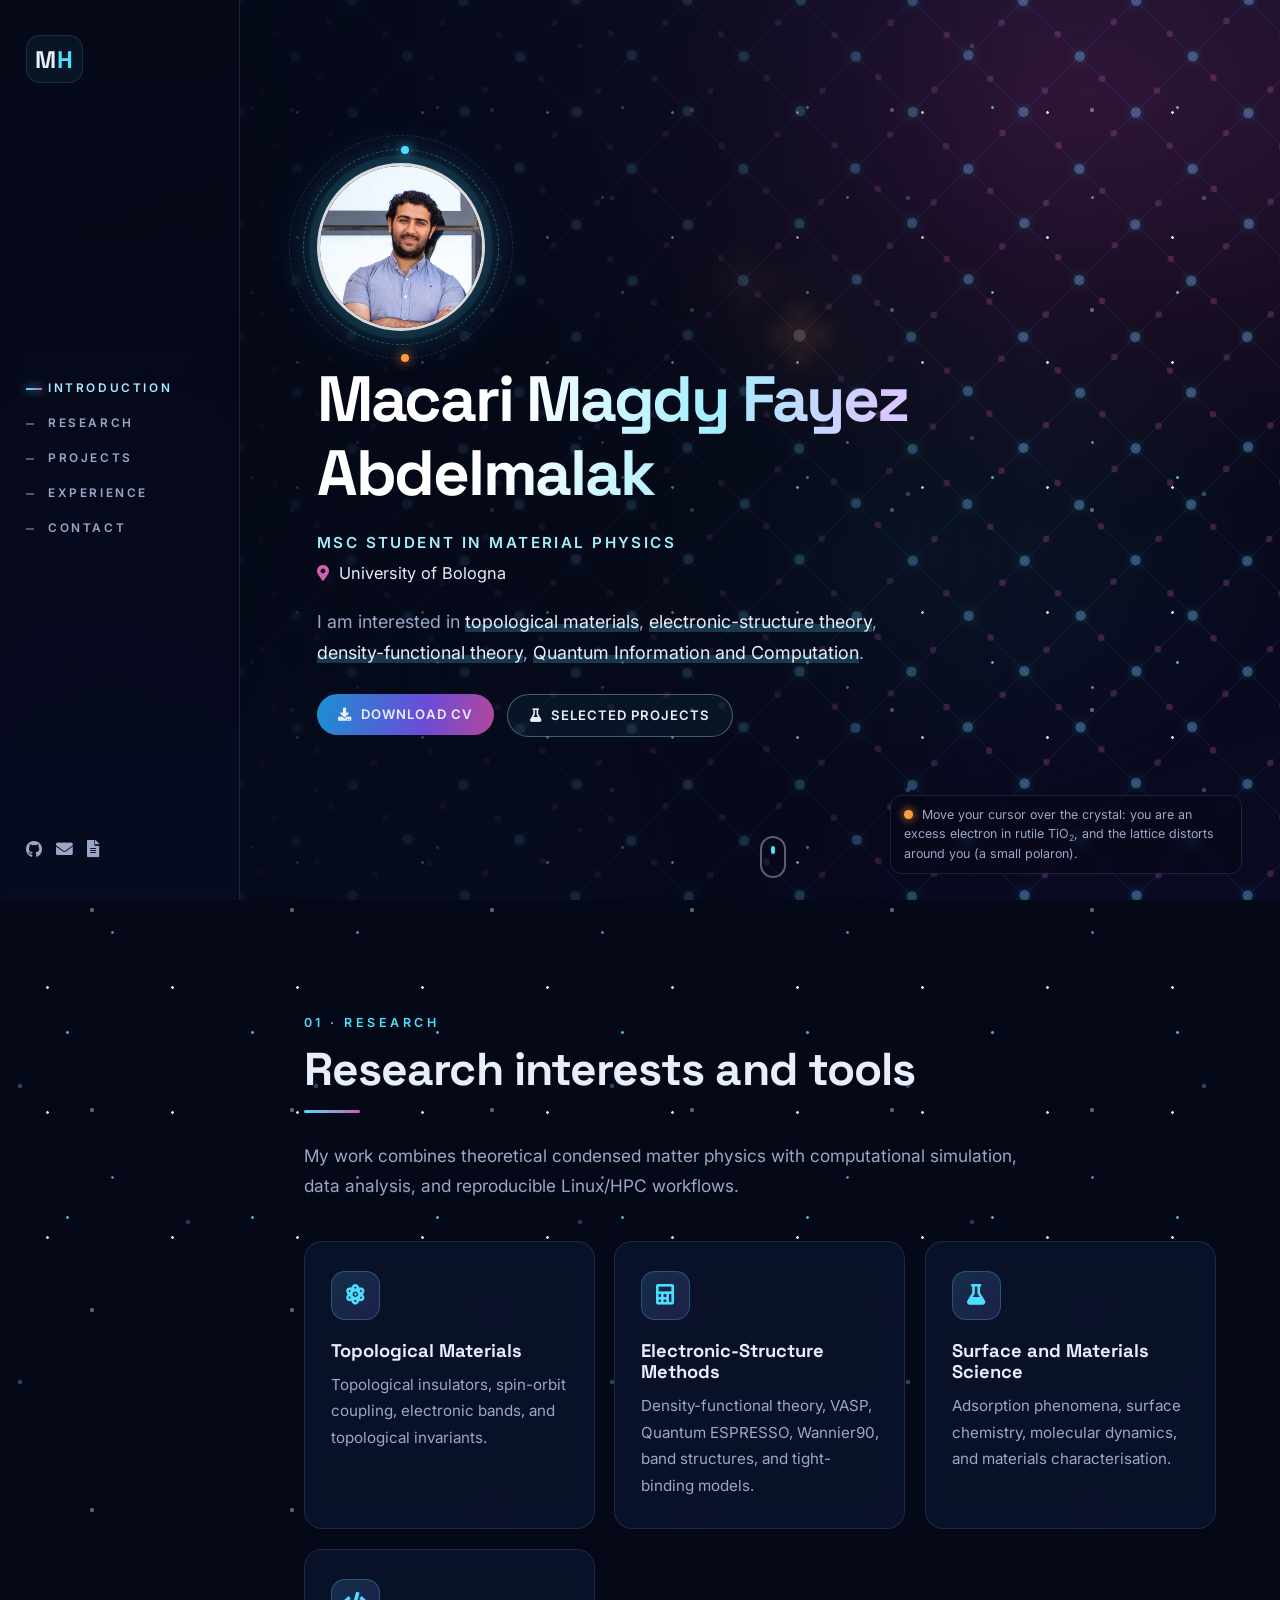
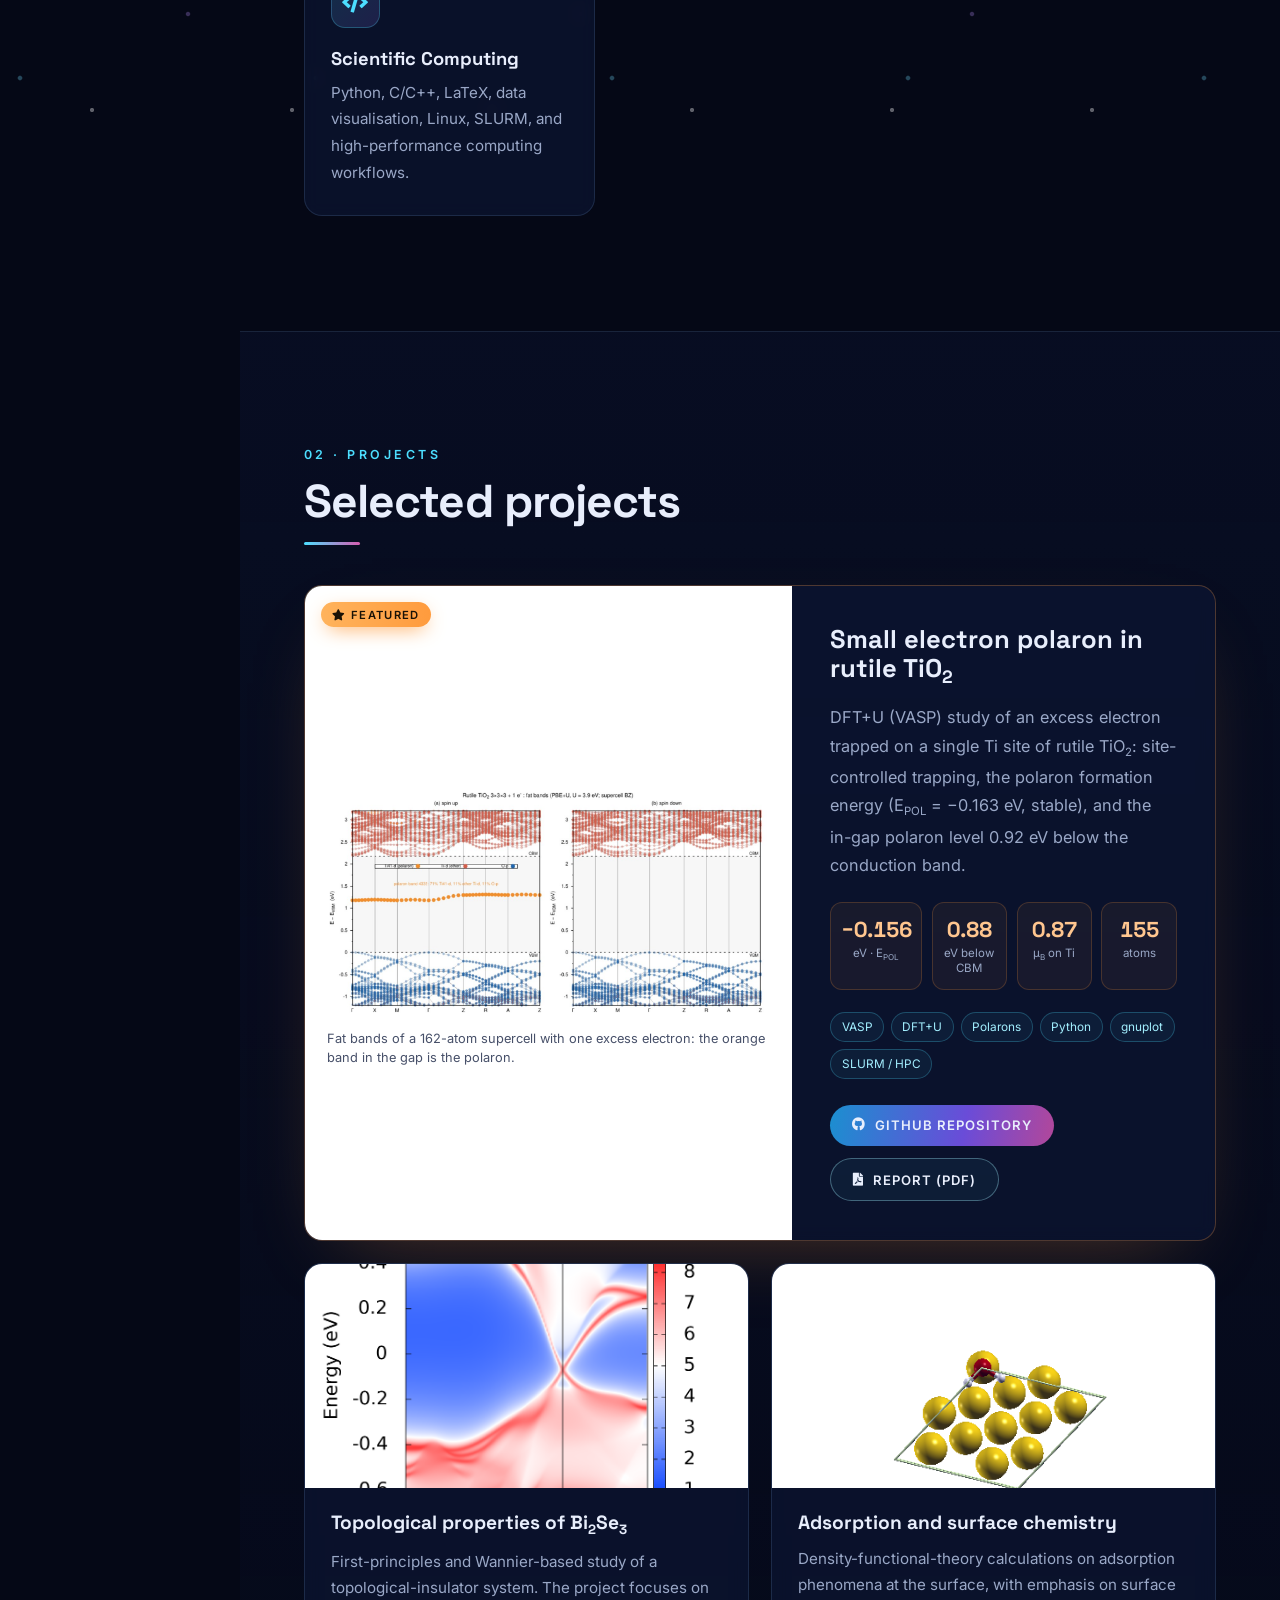
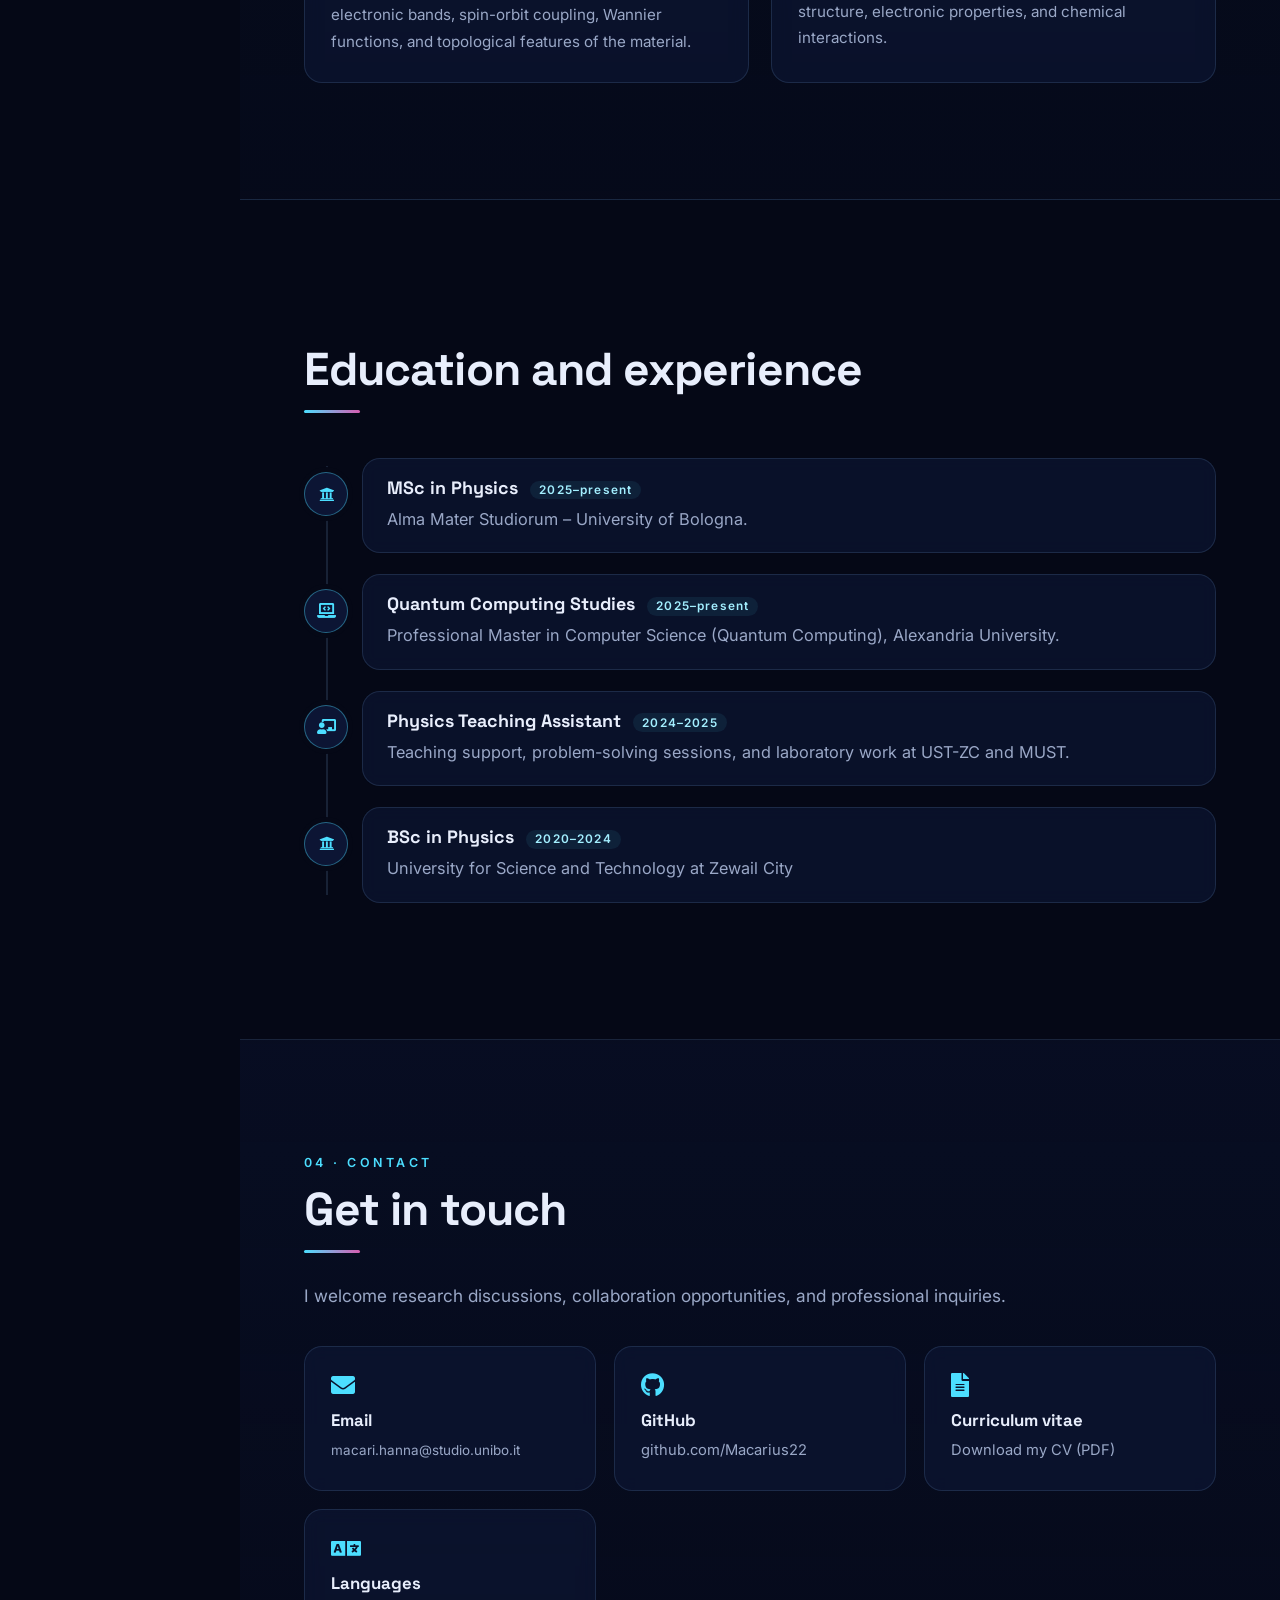
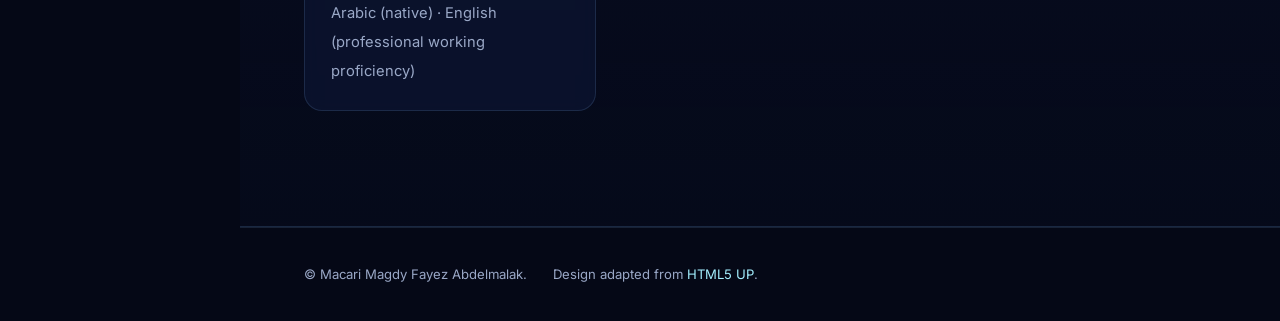
==== commit 288fa962: "Redesign: custom space theme with interactive TiO2 polaron lattice hero - Hand-written HTML/CSS/JS (" ====
--- a/index.html
+++ b/index.html
@@ -1,201 +1,234 @@
-<!DOCTYPE HTML>
+<!DOCTYPE html>
 <html lang="en">
 <head>
+  <meta charset="utf-8" />
+  <meta name="viewport" content="width=device-width, initial-scale=1" />
   <title>Macari Hanna</title>
-  <meta charset="utf-8" />
-  <meta name="viewport" content="width=device-width, initial-scale=1, user-scalable=no" />
   <meta name="description" content="Macari Magdy Fayez Abdelmalak — MSc student in Physics at the University of Bologna." />
-  <link rel="stylesheet" href="assets/css/main.css" />
-  <noscript><link rel="stylesheet" href="assets/css/noscript.css" /></noscript>
+  <meta name="theme-color" content="#050816" />
+  <script>document.documentElement.classList.add('js');</script>
+  <link rel="preconnect" href="https://fonts.googleapis.com" />
+  <link rel="preconnect" href="https://fonts.gstatic.com" crossorigin />
+  <link href="https://fonts.googleapis.com/css2?family=Inter:wght@400;500;600&family=Space+Grotesk:wght@500;600;700&display=swap" rel="stylesheet" />
+  <link rel="stylesheet" href="assets/css/fontawesome-all.min.css" />
+  <link rel="stylesheet" href="assets/css/site.css" />
 </head>
-<body class="is-preload">
-
-  <section id="sidebar">
-    <div class="inner">
-      <nav>
-        <ul>
-          <li><a href="#intro">Introduction</a></li>
-          <li><a href="#research">Research</a></li>
-          <li><a href="#projects">Projects</a></li>
-          <li><a href="#experience">Experience</a></li>
-          <li><a href="#contact">Contact</a></li>
+<body>
+
+  <div class="sky" aria-hidden="true"><div class="stars s1"></div><div class="stars s2"></div><div class="nebula"></div></div>
+  <div class="scroll-progress" aria-hidden="true"><span></span></div>
+
+  <!-- Sidebar (desktop) / top bar (mobile) -->
+  <header id="sidebar">
+    <a class="brand" href="#intro" aria-label="Back to top">M<span>H</span></a>
+    <nav aria-label="Sections">
+      <ul>
+        <li><a href="#intro">Introduction</a></li>
+        <li><a href="#research">Research</a></li>
+        <li><a href="#projects">Projects</a></li>
+        <li><a href="#experience">Experience</a></li>
+        <li><a href="#contact">Contact</a></li>
+      </ul>
+    </nav>
+    <div class="side-links">
+      <a href="https://github.com/Macarius22" aria-label="GitHub"><i class="fab fa-github"></i></a>
+      <a href="mailto:macari.hanna@studio.unibo.it" aria-label="Email"><i class="fas fa-envelope"></i></a>
+      <a href="cv/Macari_CV.pdf" aria-label="CV"><i class="fas fa-file-alt"></i></a>
+    </div>
+  </header>
+
+  <main id="wrapper">
+
+    <!-- Intro -->
+    <section id="intro" class="hero">
+      <canvas id="lattice" aria-hidden="true"></canvas>
+      <div class="hero-inner">
+        <div class="portrait reveal">
+          <img src="images/profile.jpg" alt="Portrait of Macari Magdy Fayez Abdelmalak" />
+          <span class="orbit o1"></span><span class="orbit o2"></span>
+        </div>
+        <h1 class="reveal">Macari Magdy Fayez Abdelmalak</h1>
+        <h3 class="eyebrow reveal">MSc Student in Material Physics</h3>
+        <p class="where reveal"><i class="fas fa-map-marker-alt"></i> University of Bologna</p>
+        <p class="lead reveal">
+          I am interested in <span class="hl">topological materials</span>, <span class="hl">electronic-structure theory</span>,
+          <span class="hl">density-functional theory</span>, <span class="hl">Quantum Information and Computation</span>.
+        </p>
+        <ul class="actions reveal">
+          <li><a href="cv/Macari_CV.pdf" class="button primary"><i class="fas fa-download"></i> Download CV</a></li>
+          <li><a href="#projects" class="button"><i class="fas fa-flask"></i> Selected Projects</a></li>
         </ul>
-      </nav>
-    </div>
-  </section>
-
-  <div id="wrapper">
-
-    <section id="intro" class="wrapper style1 fullscreen fade-up">
-      <div class="inner">
-        <span class="image profile"><img src="images/profile.jpg" alt="Portrait of Macari Magdy Fayez Abdelmalak" /></span>
-        <h1>Macari Magdy Fayez Abdelmalak</h1>
-        <h3>MSc Student in Material Physics</h3>
-        <p>
-          University of Bologna 
-        </p>
-        <p>
-          I am interested in topological materials, electronic-structure theory,
-          density-functional theory, Quantum Information and Computation.
-        </p>
-        <ul class="actions">
-          <li><a href="cv/Macari_CV.pdf" class="button">Download CV</a></li>
-          <li><a href="#projects" class="button">Selected Projects</a></li>
-        </ul>
-      </div>
-    </section>
-
-    <section id="research" class="wrapper style1-alt fade-up">
-      <div class="inner">
-        <h2>Research interests and tools</h2>
-        <p>
+      </div>
+      <p class="hint" id="hint"><span class="dot"></span> Move your cursor over the crystal: you are an excess electron in rutile TiO<sub>2</sub>, and the lattice distorts around you (a small polaron).</p>
+      <a href="#research" class="scroll-cue" aria-label="Scroll down"><span></span></a>
+    </section>
+
+    <!-- Research -->
+    <section id="research" class="block">
+      <div class="inner">
+        <p class="kicker reveal">01 · Research</p>
+        <h2 class="reveal">Research interests and tools</h2>
+        <p class="reveal intro-text">
           My work combines theoretical condensed matter physics with computational simulation,
           data analysis, and reproducible Linux/HPC workflows.
         </p>
-        <div class="features">
-          <section>
-            <span class="icon solid major fa-atom"></span>
+        <div class="cards">
+          <article class="card tilt reveal">
+            <span class="icon"><i class="fas fa-atom"></i></span>
             <h3>Topological Materials</h3>
             <p>Topological insulators, spin-orbit coupling, electronic bands, and topological invariants.</p>
-          </section>
-          <section>
-            <span class="icon solid major fa-calculator"></span>
+          </article>
+          <article class="card tilt reveal">
+            <span class="icon"><i class="fas fa-calculator"></i></span>
             <h3>Electronic-Structure Methods</h3>
             <p>Density-functional theory, VASP, Quantum ESPRESSO, Wannier90, band structures, and tight-binding models.</p>
-          </section>
-          <section>
-            <span class="icon solid major fa-flask"></span>
+          </article>
+          <article class="card tilt reveal">
+            <span class="icon"><i class="fas fa-flask"></i></span>
             <h3>Surface and Materials Science</h3>
             <p>Adsorption phenomena, surface chemistry, molecular dynamics, and materials characterisation.</p>
-          </section>
-          <section>
-            <span class="icon solid major fa-code"></span>
+          </article>
+          <article class="card tilt reveal">
+            <span class="icon"><i class="fas fa-code"></i></span>
             <h3>Scientific Computing</h3>
             <p>Python, C/C++, LaTeX, data visualisation, Linux, SLURM, and high-performance computing workflows.</p>
-          </section>
-        </div>
-      </div>
-    </section>
-
-    <section id="projects" class="wrapper style3 spotlights">
-      <section>
-        <span class="image"><img src="images/tio2_polaron_fatbands.jpg" alt="Fat bands of rutile TiO2 with an excess electron: the polaron band in the gap" data-position="center center" /></span>
-        <div class="content">
-          <div class="inner">
-            <h2>Small electron polaron in rutile TiO<sub>2</sub></h2>
+          </article>
+        </div>
+      </div>
+    </section>
+
+    <!-- Projects -->
+    <section id="projects" class="block alt">
+      <div class="inner">
+        <p class="kicker reveal">02 · Projects</p>
+        <h2 class="reveal">Selected projects</h2>
+
+        <article class="feature reveal">
+          <div class="feature-media">
+            <span class="badge"><i class="fas fa-star"></i> Featured</span>
+            <a href="images/tio2_polaron_fatbands.jpg" class="zoom" aria-label="Open the figure full size">
+              <img src="images/tio2_polaron_fatbands.jpg" alt="Fat bands of rutile TiO2 with an excess electron: the polaron band in the gap" loading="lazy" />
+            </a>
+            <p class="caption">Fat bands of a 162-atom supercell with one excess electron: the orange band in the gap is the polaron.</p>
+          </div>
+          <div class="feature-body">
+            <h3>Small electron polaron in rutile TiO<sub>2</sub></h3>
             <p>
               DFT+U (VASP) study of an excess electron trapped on a single Ti site of rutile TiO<sub>2</sub>:
               site-controlled trapping, the polaron formation energy (E<sub>POL</sub> = &minus;0.163 eV, stable),
               and the in-gap polaron level 0.92 eV below the conduction band.
             </p>
+            <div class="stats">
+              <div><strong class="count" data-to="-0.163" data-dec="3">−0.163</strong><span>eV · E<sub>POL</sub></span></div>
+              <div><strong class="count" data-to="0.92" data-dec="2">0.92</strong><span>eV below CBM</span></div>
+              <div><strong class="count" data-to="0.91" data-dec="2">0.91</strong><span>μ<sub>B</sub> on Ti</span></div>
+              <div><strong class="count" data-to="162" data-dec="0">162</strong><span>atoms</span></div>
+            </div>
+            <ul class="tags">
+              <li>VASP</li><li>DFT+U</li><li>Polarons</li><li>Python</li><li>gnuplot</li><li>SLURM / HPC</li>
+            </ul>
             <ul class="actions">
-              <li><a href="https://github.com/Macarius22/TiO2-small-polaron-DFTU" class="button">GitHub repository</a></li>
-              <li><a href="https://github.com/Macarius22/TiO2-small-polaron-DFTU/blob/main/report/TiO2_small_polaron_report.pdf" class="button">Report (PDF)</a></li>
+              <li><a href="https://github.com/Macarius22/TiO2-small-polaron-DFTU" class="button primary"><i class="fab fa-github"></i> GitHub repository</a></li>
+              <li><a href="https://github.com/Macarius22/TiO2-small-polaron-DFTU/blob/main/report/TiO2_small_polaron_report.pdf" class="button"><i class="fas fa-file-pdf"></i> Report (PDF)</a></li>
             </ul>
           </div>
-        </div>
-      </section>
-
-      <section>
-        <span class="image"><img src="images/surfdos_l.png" alt="Density of States on surface" data-position="center center" /></span>
-        <div class="content">
-          <div class="inner">
-            <h2>Topological properties of Bi<sub>2</sub>Se<sub>3</sub></h2>
-            <p>
-              First-principles and Wannier-based study of a topological-insulator system.
-              The project focuses on electronic bands, spin-orbit coupling, Wannier functions,
-              and topological features of the material.
-            </p>
+        </article>
+
+        <div class="projects-grid">
+          <article class="project tilt reveal">
+            <div class="project-media"><img src="images/surfdos_l.png" alt="Density of States on surface" loading="lazy" /></div>
+            <div class="project-body">
+              <h3>Topological properties of Bi<sub>2</sub>Se<sub>3</sub></h3>
+              <p>
+                First-principles and Wannier-based study of a topological-insulator system.
+                The project focuses on electronic bands, spin-orbit coupling, Wannier functions,
+                and topological features of the material.
+              </p>
+            </div>
+          </article>
+          <article class="project tilt reveal">
+            <div class="project-media light"><img src="images/W_OT_TOpView.png" alt="Surface science and adsorption simulation visualisation" loading="lazy" /></div>
+            <div class="project-body">
+              <h3>Adsorption and surface chemistry</h3>
+              <p>
+                Density-functional-theory calculations on adsorption phenomena at the surface,
+                with emphasis on surface structure, electronic properties, and chemical interactions.
+              </p>
+            </div>
+          </article>
+        </div>
+      </div>
+    </section>
+
+    <!-- Experience -->
+    <section id="experience" class="block">
+      <div class="inner">
+        <p class="kicker reveal">03 · Experience</p>
+        <h2 class="reveal">Education and experience</h2>
+        <ol class="timeline">
+          <li class="reveal">
+            <span class="node"><i class="fas fa-university"></i></span>
+            <div class="t-card">
+              <h3>MSc in Physics <span class="when">2025–present</span></h3>
+              <p>Alma Mater Studiorum – University of Bologna.</p>
+            </div>
+          </li>
+          <li class="reveal">
+            <span class="node"><i class="fas fa-laptop-code"></i></span>
+            <div class="t-card">
+              <h3>Quantum Computing Studies <span class="when">2025–present</span></h3>
+              <p>Professional Master in Computer Science (Quantum Computing), Alexandria University.</p>
+            </div>
+          </li>
+          <li class="reveal">
+            <span class="node"><i class="fas fa-chalkboard-teacher"></i></span>
+            <div class="t-card">
+              <h3>Physics Teaching Assistant <span class="when">2024–2025</span></h3>
+              <p>Teaching support, problem-solving sessions, and laboratory work at UST-ZC and MUST.</p>
+            </div>
+          </li>
+          <li class="reveal">
+            <span class="node"><i class="fas fa-university"></i></span>
+            <div class="t-card">
+              <h3>BSc in Physics <span class="when">2020–2024</span></h3>
+              <p>University for Science and Technology at Zewail City</p>
+            </div>
+          </li>
+        </ol>
+      </div>
+    </section>
+
+    <!-- Contact -->
+    <section id="contact" class="block alt">
+      <div class="inner">
+        <p class="kicker reveal">04 · Contact</p>
+        <h2 class="reveal">Get in touch</h2>
+        <p class="reveal intro-text">I welcome research discussions, collaboration opportunities, and professional inquiries.</p>
+        <div class="contact-grid">
+          <a class="contact-card tilt reveal" href="mailto:macari.hanna@studio.unibo.it">
+            <i class="fas fa-envelope"></i><h3>Email</h3><span class="nowrap-sm">macari.hanna@studio.unibo.it</span>
+          </a>
+          <a class="contact-card tilt reveal" href="https://github.com/Macarius22">
+            <i class="fab fa-github"></i><h3>GitHub</h3><span>github.com/Macarius22</span>
+          </a>
+          <a class="contact-card tilt reveal" href="cv/Macari_CV.pdf">
+            <i class="fas fa-file-alt"></i><h3>Curriculum vitae</h3><span>Download my CV (PDF)</span>
+          </a>
+          <div class="contact-card tilt reveal">
+            <i class="fas fa-language"></i><h3>Languages</h3><span>Arabic (native) · English (professional working proficiency)</span>
           </div>
         </div>
-      </section>
-
-      <section>
-        <span class="image"><img src="images/W_OT_TOpView.png" alt="Surface science and adsorption simulation visualisation" data-position="center center" /></span>
-        <div class="content">
-          <div class="inner">
-            <h2> Adsorption and surface chemistry</h2>
-            <p>
-              Density-functional-theory calculations on adsorption phenomena at the surface,
-              with emphasis on surface structure, electronic properties, and chemical interactions.
-            </p>
-          </div>
-        </div>
-      </section>
-    </section>
-
-    <section id="experience" class="wrapper style4 fade-up">
-      <div class="inner">
-        <h2>Education and experience</h2>
-        <div class="features">
-          <section>
-            <span class="icon solid major fa-university"></span>
-            <h3>MSc in Physics · 2025–present</h3>
-            <p>Alma Mater Studiorum – University of Bologna.</p>
-          </section>
-          <section>
-            <span class="icon solid major fa-laptop-code"></span>
-            <h3>Quantum Computing Studies · 2025–present</h3>
-            <p>Professional Master in Computer Science (Quantum Computing), Alexandria University.</p>
-          </section>
-          <section>
-            <span class="icon solid major fa-chalkboard-teacher"></span>
-            <h3>Physics Teaching Assistant · 2024–2025</h3>
-            <p>Teaching support, problem-solving sessions, and laboratory work at UST-ZC and MUST.</p>
-          </section>
-          <section>
-            <span class="icon solid major fa-university"></span>
-            <h3>BSc in Physics · 2020–2024</h3>
-            <p>University for Science and Technology at Zewail City</p>
-          </section>
-        </div>
-      </div>
-    </section>
-
-    <section id="contact" class="wrapper style1 fade-up">
-      <div class="inner">
-        <h2>Get in touch</h2>
-        <p>I welcome research discussions, collaboration opportunities, and professional inquiries.</p>
-        <div class="split style1">
-          <section>
-            <h3>Email</h3>
-            <p><a href="mailto:macari.hanna@studio.unibo.it">macari.hanna@studio.unibo.it</a></p>
-            <h3>Curriculum vitae</h3>
-            <p><a href="cv/Macari_CV.pdf">Download my CV (PDF)</a></p>
-          </section>
-          <section>
-            <ul class="contact">
-              <li>
-                <h3>GitHub</h3>
-                <a href="https://github.com/Macarius22">github.com/Macarius22</a>
-              </li>
-              <li>
-                <h3>Languages</h3>
-                <span>Arabic (native) · English (professional working proficiency)</span>
-              </li>
-            </ul>
-          </section>
-        </div>
-      </div>
-    </section>
-
-  </div>
-
-  <footer id="footer" class="wrapper style-footer">
-    <div class="inner">
+      </div>
+    </section>
+
+    <footer id="footer">
       <ul class="menu">
         <li>&copy; Macari Magdy Fayez Abdelmalak.</li>
         <li>Design adapted from <a href="https://html5up.net">HTML5 UP</a>.</li>
       </ul>
-    </div>
-  </footer>
-
-  <script src="assets/js/jquery.min.js"></script>
-  <script src="assets/js/jquery.scrollex.min.js"></script>
-  <script src="assets/js/jquery.scrolly.min.js"></script>
-  <script src="assets/js/browser.min.js"></script>
-  <script src="assets/js/breakpoints.min.js"></script>
-  <script src="assets/js/util.js"></script>
-  <script src="assets/js/main.js"></script>
+    </footer>
+  </main>
+
+  <script src="assets/js/site.js"></script>
 </body>
 </html>
--- a/assets/css/site.css
+++ b/assets/css/site.css
@@ -0,0 +1,266 @@
+/* Macari Hanna — personal site. Space theme, rebuilt 2026-11. */
+:root {
+  --bg: #050816;
+  --bg-2: #081130;
+  --panel: rgba(14, 24, 54, 0.62);
+  --panel-solid: #0c1534;
+  --line: rgba(140, 200, 255, 0.14);
+  --text: #e8eefc;
+  --muted: #9aa8c7;
+  --cyan: #4cdeff;
+  --cyan-soft: #a3efff;
+  --violet: #9b7bff;
+  --magenta: #d65db1;
+  --orange: #ff9b3d;
+  --side: 15rem;
+  --radius: 18px;
+  --ease: cubic-bezier(.2, .8, .2, 1);
+}
+
+*, *::before, *::after { box-sizing: border-box; }
+html { scroll-behavior: smooth; scroll-padding-top: 1rem; }
+body {
+  margin: 0;
+  background: var(--bg);
+  color: var(--muted);
+  font: 400 1.02rem/1.75 Inter, system-ui, -apple-system, "Segoe UI", Roboto, Arial, sans-serif;
+  -webkit-font-smoothing: antialiased;
+  overflow-x: hidden;
+}
+h1, h2, h3 { color: var(--text); font-family: "Space Grotesk", Inter, sans-serif; line-height: 1.15; margin: 0 0 .6em; }
+p { margin: 0 0 1.1em; }
+a { color: var(--cyan-soft); text-decoration: none; }
+a:hover { color: #fff; }
+img { max-width: 100%; display: block; }
+sub { font-size: .7em; }
+:focus-visible { outline: 2px solid var(--cyan); outline-offset: 3px; border-radius: 6px; }
+
+/* ---------- background sky ---------- */
+.sky { position: fixed; inset: 0; z-index: -2; pointer-events: none;
+  background: radial-gradient(1200px 700px at 85% 10%, rgba(125, 39, 103, .35), transparent 60%),
+              radial-gradient(1000px 800px at 10% 95%, rgba(18, 96, 190, .28), transparent 60%),
+              linear-gradient(160deg, #06122c 0%, #050816 55%, #0b0a24 100%); }
+.stars { position: absolute; inset: -50%;
+  background-image:
+    radial-gradient(circle, rgba(255,255,255,.9) 0 1px, transparent 1.6px),
+    radial-gradient(circle, rgba(115,220,255,.75) 0 1px, transparent 1.8px),
+    radial-gradient(circle, rgba(188,147,255,.7) 0 1px, transparent 1.7px);
+  background-size: 125px 125px, 185px 185px, 245px 245px;
+  background-position: 0 0, 60px 95px, 140px 35px;
+  animation: drift 90s linear infinite; }
+.stars.s2 { opacity: .4; transform: scale(1.6); animation-duration: 160s; }
+.nebula { position: absolute; inset: 0;
+  background: radial-gradient(600px 400px at 70% 60%, rgba(76, 222, 255, .06), transparent 70%);
+  animation: breathe 14s ease-in-out infinite alternate; }
+@keyframes drift { to { transform: translate3d(125px, 250px, 0); } }
+.stars.s2 { animation-name: drift2; }
+@keyframes drift2 { from { transform: scale(1.6); } to { transform: scale(1.6) translate3d(185px, 185px, 0); } }
+@keyframes breathe { from { opacity: .5; } to { opacity: 1; } }
+
+.scroll-progress { position: fixed; top: 0; left: 0; right: 0; height: 3px; z-index: 50; }
+.scroll-progress span { display: block; height: 100%; width: 100%; transform-origin: 0 50%; transform: scaleX(0);
+  background: linear-gradient(90deg, var(--cyan), var(--violet), var(--magenta)); }
+
+/* ---------- sidebar ---------- */
+#sidebar { position: fixed; inset: 0 auto 0 0; width: var(--side); z-index: 40;
+  display: flex; flex-direction: column; justify-content: space-between; padding: 2.2rem 1.6rem;
+  background: linear-gradient(180deg, rgba(5, 8, 22, .92), rgba(8, 10, 30, .92));
+  border-right: 1px solid var(--line); backdrop-filter: blur(10px); }
+.brand { font: 700 1.5rem "Space Grotesk", sans-serif; color: var(--text); letter-spacing: .02em;
+  width: 3.6rem; height: 3rem; display: flex; align-items: center; justify-content: center; white-space: nowrap; border-radius: 14px;
+  border: 1px solid var(--line); background: rgba(76, 222, 255, .06); transition: transform .4s var(--ease), box-shadow .4s; }
+.brand span { color: var(--cyan); }
+.brand:hover { transform: rotate(-8deg) scale(1.06); box-shadow: 0 0 2rem rgba(76, 222, 255, .3); color: var(--text); }
+#sidebar nav ul { list-style: none; margin: 0; padding: 0; }
+#sidebar nav li { margin: .35rem 0; }
+#sidebar nav a { position: relative; display: block; padding: .55rem 0 .55rem 1.4rem; color: var(--muted);
+  font: 600 .74rem/1 Inter, sans-serif; letter-spacing: .22em; text-transform: uppercase; transition: color .3s; }
+#sidebar nav a::before { content: ""; position: absolute; left: 0; top: 50%; width: .5rem; height: 2px; translate: 0 -50%;
+  background: var(--muted); opacity: .5; transition: width .4s var(--ease), background .3s, opacity .3s; }
+#sidebar nav a:hover { color: var(--text); }
+#sidebar nav a:hover::before { width: .9rem; opacity: 1; }
+#sidebar nav a.active { color: var(--cyan-soft); }
+#sidebar nav a.active::before { width: 1rem; opacity: 1; background: linear-gradient(90deg, var(--cyan), var(--magenta));
+  box-shadow: 0 0 10px var(--cyan); }
+.side-links { display: flex; gap: .9rem; }
+.side-links a { color: var(--muted); font-size: 1.05rem; transition: color .3s, transform .3s var(--ease); }
+.side-links a:hover { color: var(--cyan); transform: translateY(-3px); }
+
+#wrapper { margin-left: var(--side); }
+
+/* ---------- hero ---------- */
+.hero { position: relative; min-height: 100vh; min-height: 100svh; display: flex; align-items: center; overflow: hidden; isolation: isolate; }
+#lattice { position: absolute; inset: 0; width: 100%; height: 100%; z-index: -1; }
+.hero::after { content: ""; position: absolute; inset: 0; z-index: -1; pointer-events: none;
+  background: linear-gradient(90deg, rgba(5, 8, 22, .88) 0%, rgba(5, 8, 22, .55) 45%, rgba(5, 8, 22, 0) 75%); }
+.hero-inner { padding: 6rem clamp(1.5rem, 6vw, 6rem); max-width: 50rem; }
+.portrait { position: relative; width: 10.5rem; height: 10.5rem; margin-bottom: 2rem; }
+.portrait img { width: 100%; height: 100%; object-fit: cover; object-position: center top; border-radius: 50%;
+  border: 3px solid rgba(255, 255, 255, .85); box-shadow: 0 0 0 8px rgba(76, 222, 255, .08), 0 0 3rem rgba(76, 222, 255, .3); }
+.orbit { position: absolute; inset: -14px; border-radius: 50%; border: 1px dashed rgba(76, 222, 255, .35); animation: spin 26s linear infinite; }
+.orbit::after { content: ""; position: absolute; top: -4px; left: 50%; width: 8px; height: 8px; border-radius: 50%;
+  background: var(--cyan); box-shadow: 0 0 12px var(--cyan); }
+.orbit.o2 { inset: -28px; border-color: rgba(155, 123, 255, .22); animation-duration: 40s; animation-direction: reverse; }
+.orbit.o2::after { background: var(--orange); box-shadow: 0 0 12px var(--orange); top: auto; bottom: -4px; }
+@keyframes spin { to { transform: rotate(360deg); } }
+.hero h1 { font-size: clamp(2.3rem, 5vw, 4.4rem); letter-spacing: -.035em; margin-bottom: .35em;
+  background: linear-gradient(100deg, #fff 30%, var(--cyan-soft) 60%, #d9c8ff 85%); -webkit-background-clip: text; background-clip: text; color: transparent; }
+.eyebrow { color: var(--cyan-soft); font: 600 .95rem Inter, sans-serif; letter-spacing: .16em; text-transform: uppercase; margin-bottom: .5em; }
+.where { color: var(--text); opacity: .85; }
+.where i { color: var(--magenta); margin-right: .35rem; }
+.lead { font-size: 1.12rem; max-width: 38rem; }
+.hl { color: var(--text); background: linear-gradient(transparent 62%, rgba(76, 222, 255, .22) 62%); }
+.hint { position: absolute; right: clamp(1rem, 3vw, 2.5rem); bottom: 1.6rem; max-width: 22rem; margin: 0;
+  font-size: .78rem; line-height: 1.5; color: var(--muted); background: rgba(5, 8, 22, .6); border: 1px solid var(--line);
+  padding: .6rem .85rem; border-radius: 12px; backdrop-filter: blur(6px); transition: opacity .8s; }
+.hint .dot { display: inline-block; width: .55rem; height: .55rem; border-radius: 50%; background: var(--orange);
+  box-shadow: 0 0 10px var(--orange); margin-right: .3rem; animation: pulse 1.8s ease-in-out infinite; }
+@keyframes pulse { 50% { transform: scale(1.5); opacity: .6; } }
+.scroll-cue { position: absolute; left: 50%; bottom: 1.4rem; width: 26px; height: 42px; border: 2px solid rgba(255, 255, 255, .35); border-radius: 14px; }
+.scroll-cue span { position: absolute; left: 50%; top: 8px; width: 4px; height: 8px; margin-left: -2px; border-radius: 2px; background: var(--cyan); animation: cue 1.8s ease-in-out infinite; }
+@keyframes cue { 0% { opacity: 0; transform: translateY(0); } 40% { opacity: 1; } 100% { opacity: 0; transform: translateY(14px); } }
+
+/* ---------- buttons ---------- */
+.actions { list-style: none; padding: 0; margin: 1.6rem 0 0; display: flex; flex-wrap: wrap; gap: .8rem; }
+.button { position: relative; display: inline-flex; align-items: center; gap: .55rem; padding: .78rem 1.35rem; border-radius: 999px;
+  color: var(--text); font: 600 .82rem Inter, sans-serif; letter-spacing: .08em; text-transform: uppercase;
+  border: 1px solid rgba(163, 239, 255, .35); background: rgba(76, 222, 255, .05); overflow: hidden;
+  transition: transform .3s var(--ease), box-shadow .3s, border-color .3s, background .3s; }
+.button::before { content: ""; position: absolute; inset: 0; translate: -101% 0; transition: translate .5s var(--ease);
+  background: linear-gradient(90deg, rgba(76, 222, 255, .25), rgba(155, 123, 255, .25)); z-index: -1; }
+.button:hover { color: #fff; transform: translateY(-2px); border-color: var(--cyan); box-shadow: 0 10px 30px -10px rgba(76, 222, 255, .55); }
+.button:hover::before { translate: 0 0; }
+.button.primary { border: 0; background: linear-gradient(100deg, #1b8fd0, #6a4cd8 60%, #b2479a); }
+.button { isolation: isolate; }
+
+/* ---------- sections ---------- */
+.block { position: relative; padding: clamp(4.5rem, 9vw, 8rem) 0; }
+.block.alt { background: linear-gradient(180deg, rgba(10, 18, 44, .55), rgba(10, 18, 44, .2)); border-block: 1px solid var(--line); }
+.inner { max-width: 72rem; margin: 0 auto; padding: 0 clamp(1.25rem, 5vw, 5rem); }
+.kicker { color: var(--cyan); font: 600 .78rem Inter, sans-serif; letter-spacing: .28em; text-transform: uppercase; margin-bottom: .8rem; }
+.block h2 { font-size: clamp(1.9rem, 3.6vw, 2.9rem); letter-spacing: -.02em; }
+.block h2::after { content: ""; display: block; width: 3.5rem; height: 3px; margin-top: .9rem; border-radius: 3px;
+  background: linear-gradient(90deg, var(--cyan), var(--magenta)); }
+.intro-text { font-size: 1.08rem; max-width: 46rem; }
+
+.cards { display: grid; grid-template-columns: repeat(auto-fit, minmax(15rem, 1fr)); gap: 1.2rem; margin-top: 2.5rem; }
+.card, .project, .contact-card, .t-card, .feature {
+  position: relative; background: var(--panel); border: 1px solid var(--line); border-radius: var(--radius); backdrop-filter: blur(8px); }
+.card { padding: 1.8rem 1.6rem; }
+.card h3 { font-size: 1.15rem; }
+.card p { margin: 0; font-size: .95rem; }
+.icon { display: grid; place-items: center; width: 3.1rem; height: 3.1rem; margin-bottom: 1.2rem; border-radius: 14px; font-size: 1.3rem;
+  color: var(--cyan); background: linear-gradient(135deg, rgba(76, 222, 255, .15), rgba(155, 123, 255, .15)); border: 1px solid rgba(76, 222, 255, .25); }
+
+/* glow that follows the pointer + 3D tilt */
+.tilt { transform-style: preserve-3d; transition: transform .5s var(--ease), border-color .4s, box-shadow .4s; will-change: transform; }
+.tilt::before { content: ""; position: absolute; inset: 0; border-radius: inherit; pointer-events: none; opacity: 0; transition: opacity .4s;
+  background: radial-gradient(380px circle at var(--mx, 50%) var(--my, 50%), rgba(76, 222, 255, .13), transparent 45%); }
+.tilt:hover { border-color: rgba(76, 222, 255, .4); box-shadow: 0 20px 50px -25px rgba(76, 222, 255, .45); }
+.tilt:hover::before { opacity: 1; }
+
+/* featured project */
+.feature { display: grid; grid-template-columns: 1.15fr 1fr; gap: 0; margin-top: 2.5rem; overflow: hidden;
+  border-color: rgba(255, 155, 61, .28); box-shadow: 0 30px 80px -40px rgba(255, 155, 61, .35); }
+.feature::after { content: ""; position: absolute; inset: -1px; border-radius: inherit; padding: 1px; pointer-events: none;
+  background: conic-gradient(from var(--ang, 0deg), transparent 0 70%, var(--orange) 80%, var(--cyan) 90%, transparent 100%);
+  -webkit-mask: linear-gradient(#000 0 0) content-box, linear-gradient(#000 0 0); -webkit-mask-composite: xor; mask-composite: exclude;
+  animation: rim 7s linear infinite; }
+@property --ang { syntax: "<angle>"; inherits: false; initial-value: 0deg; }
+@keyframes rim { to { --ang: 360deg; } }
+.feature-media { position: relative; padding: 3.4rem 1.4rem 1.4rem; background: #fff; display: flex; flex-direction: column; justify-content: center; }
+.feature-media .zoom { display: block; overflow: hidden; border-radius: 10px; }
+.feature-media img { transition: transform .8s var(--ease); }
+.feature-media .zoom:hover img { transform: scale(1.04); }
+.feature-media .caption { color: #475069; font-size: .8rem; line-height: 1.5; margin: .8rem 0 0; }
+.badge { position: absolute; top: 1rem; left: 1rem; z-index: 2; font: 600 .7rem Inter, sans-serif; letter-spacing: .12em; text-transform: uppercase;
+  color: #1a1206; background: linear-gradient(90deg, #ffb35c, var(--orange)); padding: .35rem .7rem; border-radius: 999px; box-shadow: 0 6px 20px -6px var(--orange); }
+.feature-body { padding: clamp(1.6rem, 3vw, 2.6rem); }
+.feature-body h3 { font-size: 1.6rem; }
+.stats { display: grid; grid-template-columns: repeat(4, 1fr); gap: .6rem; margin: 1.4rem 0; }
+.stats div { padding: .8rem .6rem; text-align: center; border-radius: 12px; background: rgba(255, 155, 61, .06); border: 1px solid rgba(255, 155, 61, .2); }
+.stats strong { display: block; color: #ffc68f; font: 700 1.35rem "Space Grotesk", sans-serif; font-variant-numeric: tabular-nums; }
+.stats span { font-size: .72rem; line-height: 1.3; display: block; margin-top: .2rem; }
+.tags { list-style: none; padding: 0; margin: 0 0 .4rem; display: flex; flex-wrap: wrap; gap: .45rem; }
+.tags li { font-size: .74rem; color: var(--cyan-soft); padding: .22rem .65rem; border-radius: 999px; border: 1px solid rgba(76, 222, 255, .25); background: rgba(76, 222, 255, .06); }
+
+.projects-grid { display: grid; grid-template-columns: repeat(auto-fit, minmax(19rem, 1fr)); gap: 1.4rem; margin-top: 1.4rem; }
+.project { overflow: hidden; display: flex; flex-direction: column; }
+.project-media { height: 14rem; overflow: hidden; background: #0a1330; }
+.project-media.light { background: #fff; display: grid; place-items: center; }
+.project-media img { width: 100%; height: 100%; object-fit: cover; transition: transform .8s var(--ease); }
+.project-media.light img { width: auto; height: 88%; object-fit: contain; }
+.project:hover .project-media img { transform: scale(1.06); }
+.project-body { padding: 1.5rem 1.6rem 1.7rem; }
+.project-body h3 { font-size: 1.2rem; }
+.project-body p { margin: 0; font-size: .95rem; }
+
+/* timeline */
+.timeline { list-style: none; margin: 2.8rem 0 0; padding: 0 0 0 3.6rem; position: relative; }
+.timeline::before { content: ""; position: absolute; left: 1.35rem; top: .5rem; bottom: .5rem; width: 2px; background: var(--line); }
+.timeline::after { content: ""; position: absolute; left: 1.35rem; top: .5rem; width: 2px; height: calc(var(--tl, 0) * (100% - 1rem));
+  background: linear-gradient(180deg, var(--cyan), var(--violet), var(--magenta)); box-shadow: 0 0 12px rgba(76, 222, 255, .6); }
+.timeline li { position: relative; margin-bottom: 1.3rem; }
+.node { position: absolute; left: -3.6rem; top: .9rem; width: 2.75rem; height: 2.75rem; display: grid; place-items: center; z-index: 1;
+  border-radius: 50%; background: var(--panel-solid); border: 1px solid rgba(76, 222, 255, .4); color: var(--cyan); font-size: .95rem;
+  box-shadow: 0 0 0 5px var(--bg); }
+.t-card { padding: 1.2rem 1.5rem; transition: transform .4s var(--ease), border-color .4s; }
+.t-card:hover { transform: translateX(6px); border-color: rgba(76, 222, 255, .4); }
+.t-card h3 { font-size: 1.12rem; margin-bottom: .3em; display: flex; flex-wrap: wrap; align-items: baseline; gap: .3rem .8rem; }
+.when { font: 600 .74rem Inter, sans-serif; letter-spacing: .1em; color: var(--cyan-soft); padding: .15rem .55rem; border-radius: 999px; background: rgba(76, 222, 255, .08); }
+.t-card p { margin: 0; }
+
+/* contact */
+.contact-grid { display: grid; grid-template-columns: repeat(auto-fit, minmax(14rem, 1fr)); gap: 1.1rem; margin-top: 2.2rem; }
+.contact-card { display: block; padding: 1.6rem; color: var(--muted); overflow-wrap: anywhere; }
+.contact-card i { font-size: 1.5rem; color: var(--cyan); margin-bottom: .9rem; display: block; transition: transform .4s var(--ease); }
+.contact-card:hover i { transform: scale(1.15) rotate(-6deg); }
+.contact-card h3 { font-size: 1.05rem; margin-bottom: .3em; }
+.contact-card span { font-size: .92rem; }
+a.contact-card:hover { color: var(--text); }
+
+#footer { padding: 2.2rem clamp(1.25rem, 5vw, 5rem); border-top: 1px solid var(--line); font-size: .82rem; }
+#footer .menu { list-style: none; margin: 0 auto; padding: 0; max-width: 72rem; display: flex; flex-wrap: wrap; gap: .4rem 1.6rem; }
+
+/* ---------- reveal on scroll ---------- */
+.js .reveal { opacity: 0; transform: translateY(26px); transition: opacity .9s var(--ease), transform .9s var(--ease); transition-delay: var(--d, 0s); }
+.js .reveal.in { opacity: 1; transform: none; }
+.js .tilt.reveal.in { transition: opacity .9s var(--ease), transform .5s var(--ease), border-color .4s, box-shadow .4s; }
+
+/* ---------- responsive ---------- */
+@media (max-width: 1100px) {
+  .feature { grid-template-columns: 1fr; }
+  .hero::after { background: linear-gradient(180deg, rgba(5, 8, 22, .55), rgba(5, 8, 22, .85)); }
+}
+@media (max-width: 980px) {
+  #sidebar { inset: 0 0 auto 0; width: auto; height: auto; flex-direction: row; align-items: center; padding: .6rem 1rem; gap: .8rem; border-right: 0; border-bottom: 1px solid var(--line); }
+  .brand { width: 2.4rem; height: 2.4rem; font-size: 1.15rem; flex: none; }
+  #sidebar nav { flex: 1; min-width: 0; overflow-x: auto; scrollbar-width: none; }
+  #sidebar nav::-webkit-scrollbar { display: none; }
+  #sidebar nav ul { display: flex; gap: 1.1rem; }
+  #sidebar nav li { margin: 0; flex: none; }
+  #sidebar nav a { padding: .5rem 0; font-size: .66rem; letter-spacing: .14em; }
+  #sidebar nav a::before { left: 0; top: auto; bottom: 0; translate: none; width: 0; }
+  #sidebar nav a:hover::before, #sidebar nav a.active::before { width: 100%; height: 2px; }
+  .side-links { display: none; }
+  #wrapper { margin-left: 0; }
+  html { scroll-padding-top: 3.8rem; }
+  .hero-inner { padding-top: 6.5rem; padding-bottom: 7rem; }
+  .hint { left: 1rem; right: 1rem; max-width: none; bottom: 4.6rem; }
+  .scroll-cue { display: none; }
+}
+@media (max-width: 560px) {
+  .stats { grid-template-columns: repeat(2, 1fr); }
+  .portrait { width: 8.5rem; height: 8.5rem; }
+  .timeline { padding-left: 3rem; }
+  .timeline::before, .timeline::after { left: 1.05rem; }
+  .node { left: -3rem; width: 2.2rem; height: 2.2rem; font-size: .8rem; }
+  .button { padding: .7rem 1.1rem; font-size: .75rem; }
+}
+
+@media (prefers-reduced-motion: reduce) {
+  *, *::before, *::after { animation: none !important; transition: none !important; scroll-behavior: auto !important; }
+  .js .reveal { opacity: 1; transform: none; }
+}
+.contact-card .nowrap-sm { font-size: .84rem; white-space: nowrap; }
+@media (max-width: 360px) { .contact-card .nowrap-sm { white-space: normal; overflow-wrap: anywhere; } }
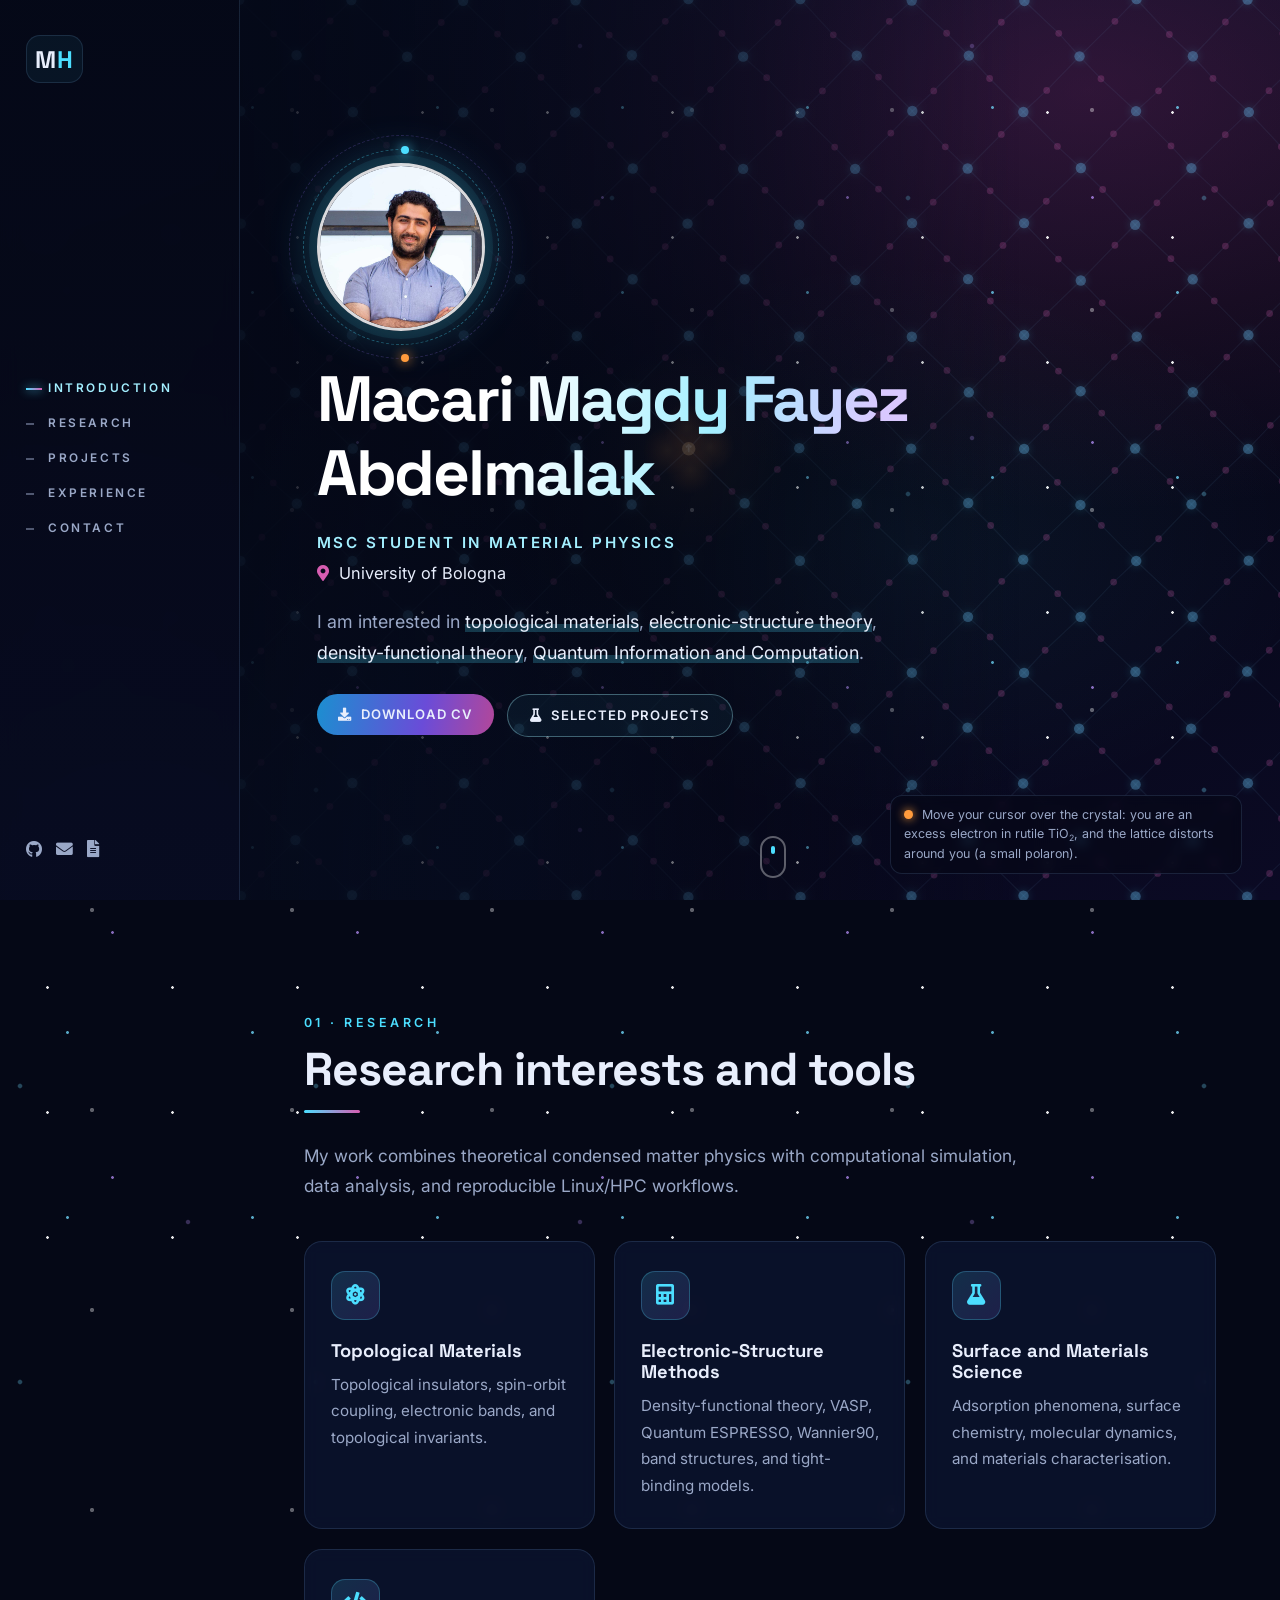
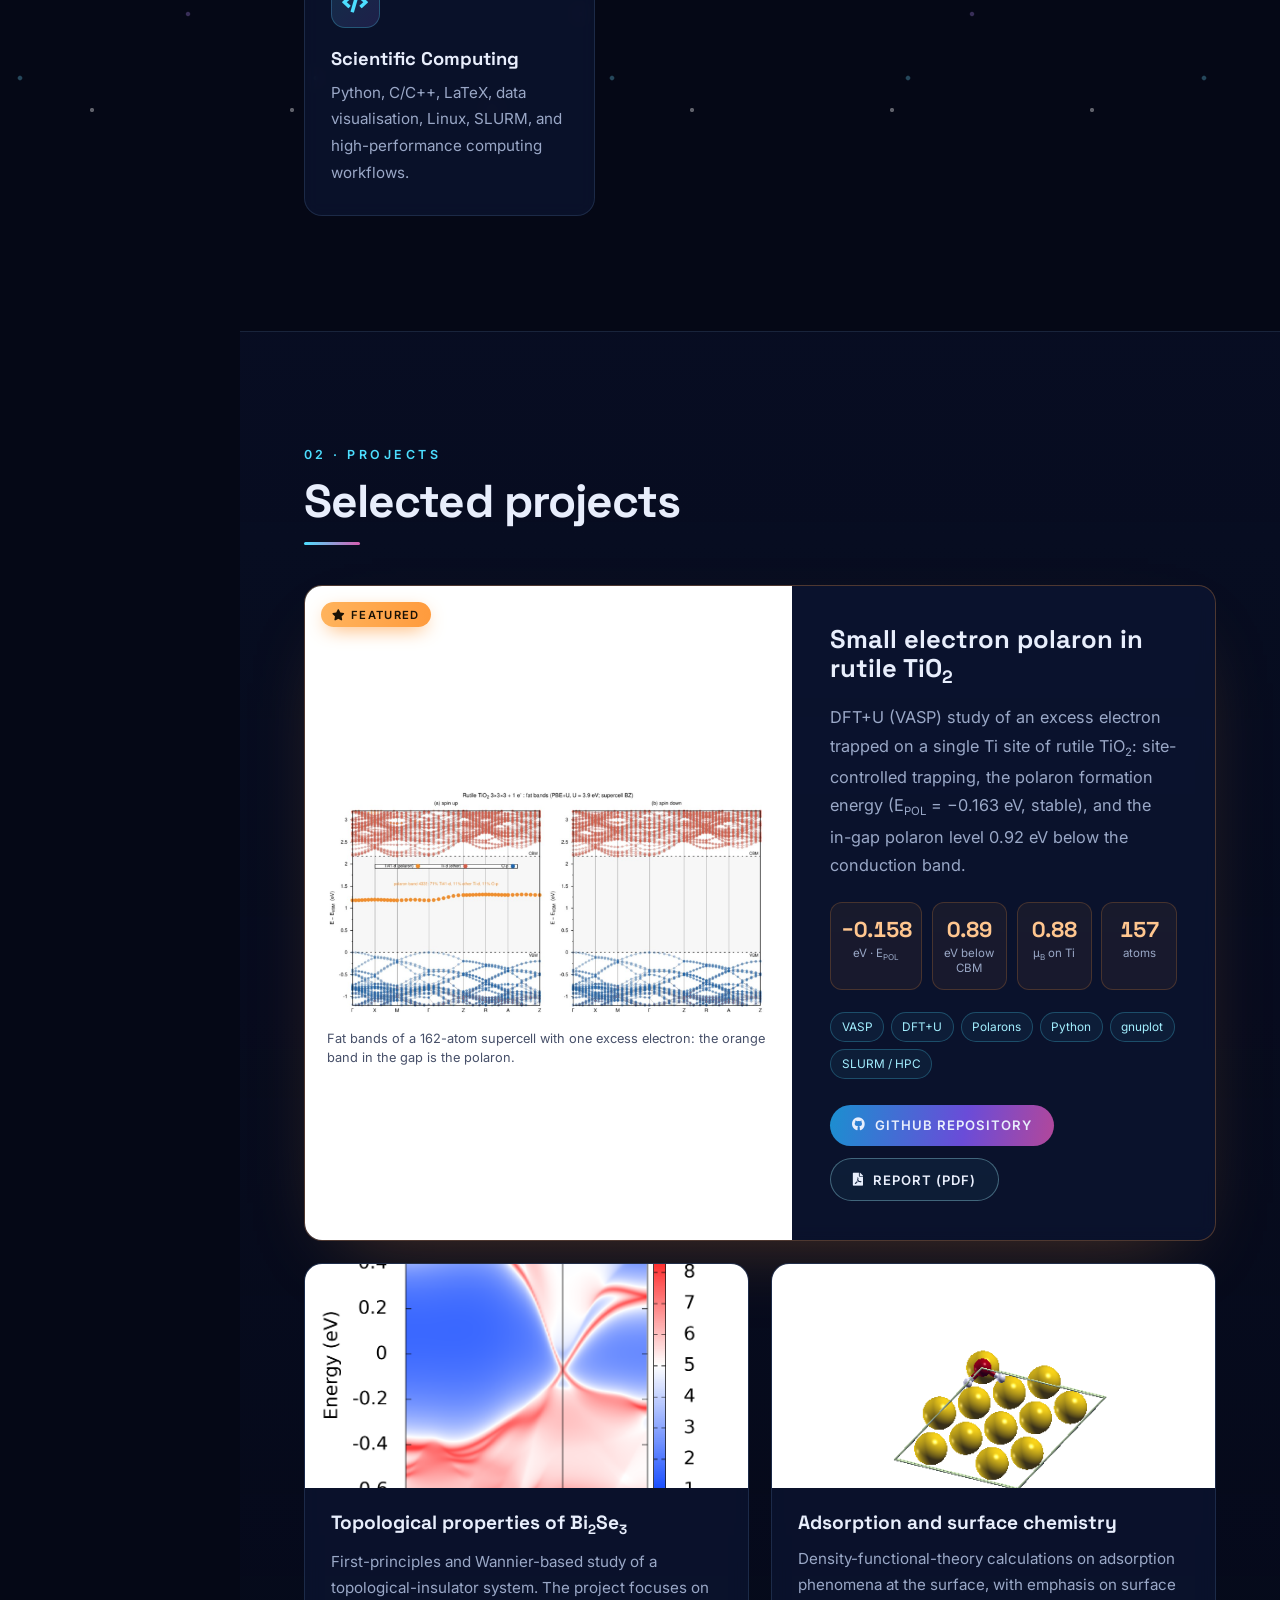
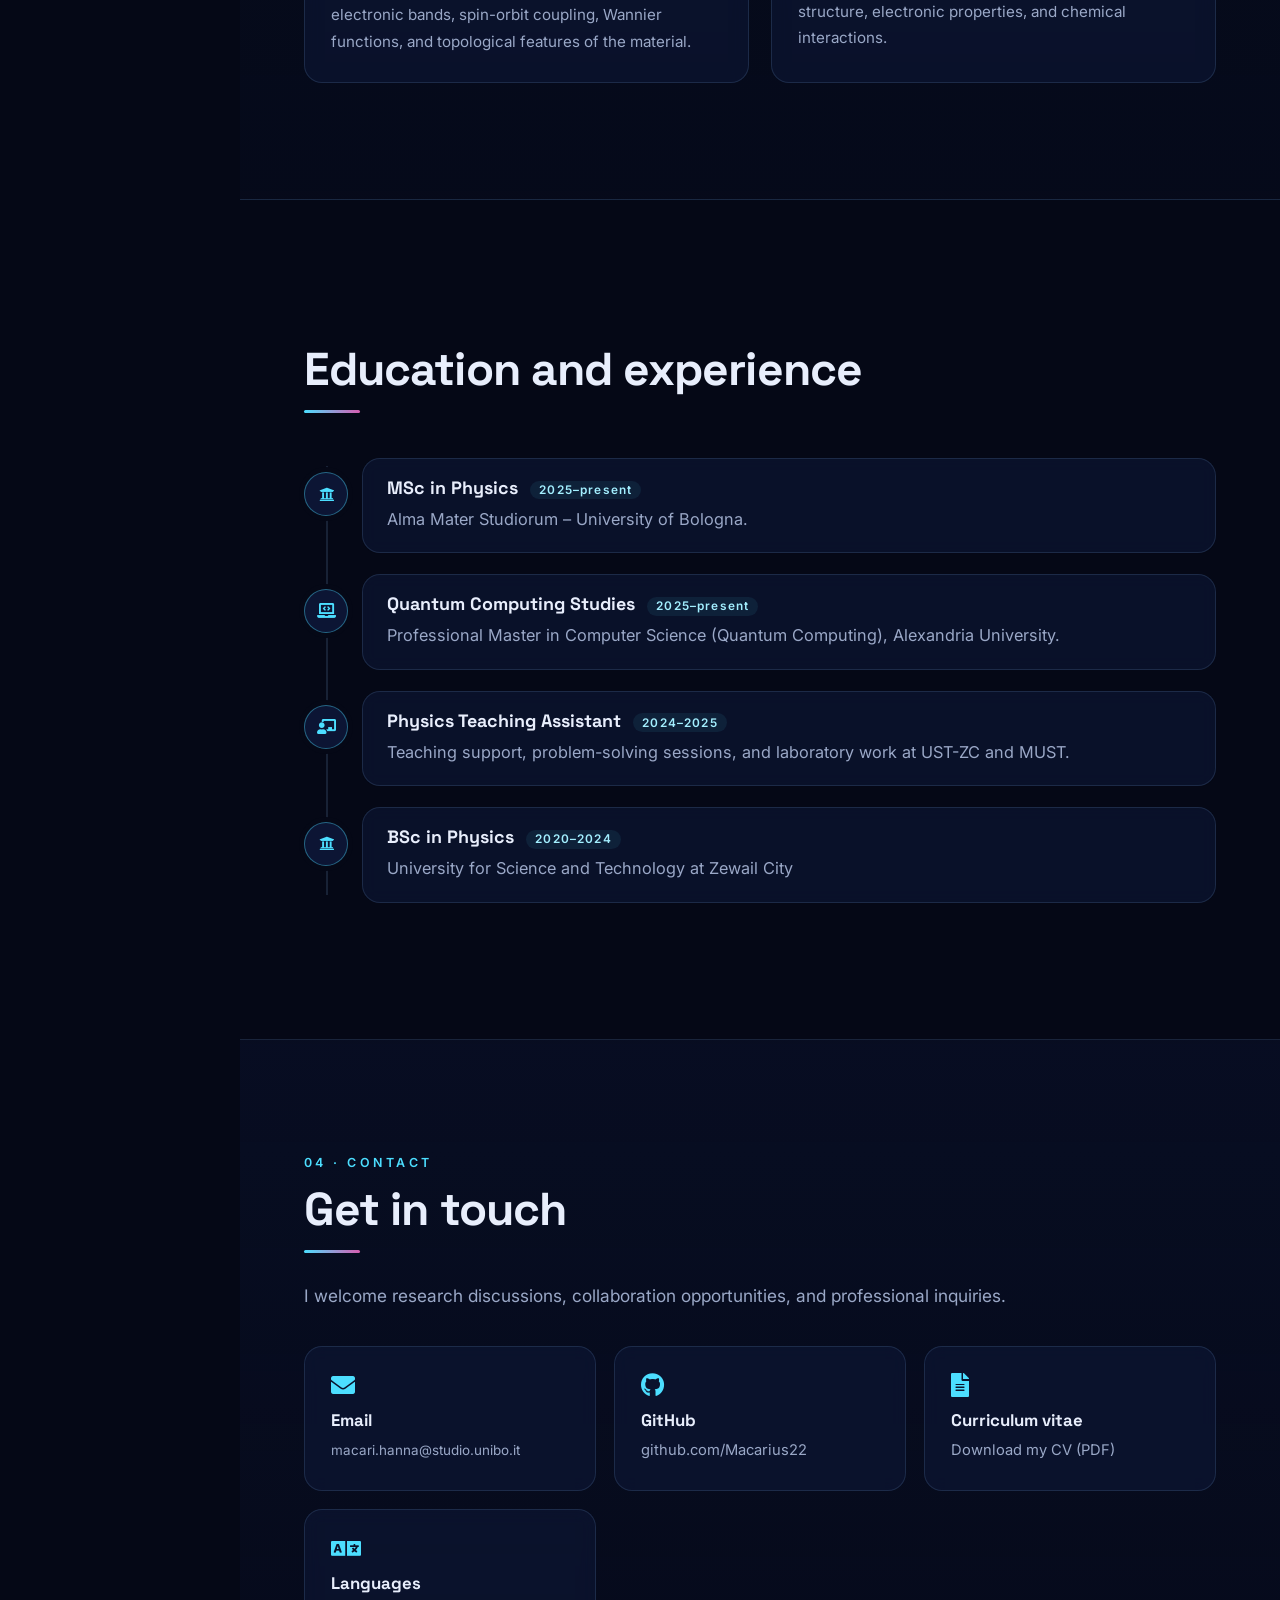
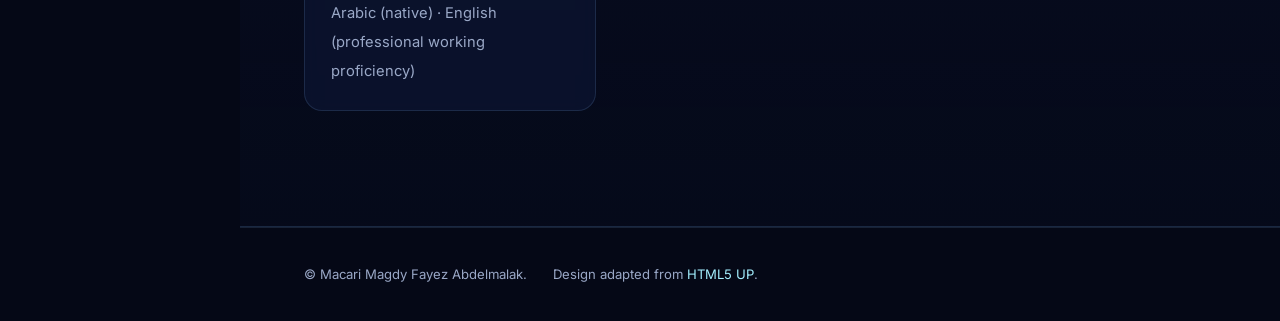
==== commit d110a856: "SEO: full-name title, description, canonical, Open Graph, schema.org Person; robots.txt and sitemap " ====
--- a/index.html
+++ b/index.html
@@ -3,8 +3,33 @@
 <head>
   <meta charset="utf-8" />
   <meta name="viewport" content="width=device-width, initial-scale=1" />
-  <title>Macari Hanna</title>
-  <meta name="description" content="Macari Magdy Fayez Abdelmalak — MSc student in Physics at the University of Bologna." />
+  <title>Macari Magdy Fayez Abdelmalak (Macari Hanna) · Physics, University of Bologna</title>
+  <meta name="description" content="Macari Magdy Fayez Abdelmalak (Macari Hanna) — MSc student in Material Physics at the University of Bologna. Topological materials, density-functional theory, polarons, electronic structure, quantum computing." />
+  <meta name="author" content="Macari Magdy Fayez Abdelmalak" />
+  <link rel="canonical" href="https://macarius22.github.io/" />
+  <meta property="og:type" content="profile" />
+  <meta property="og:url" content="https://macarius22.github.io/" />
+  <meta property="og:title" content="Macari Magdy Fayez Abdelmalak — Physics, University of Bologna" />
+  <meta property="og:description" content="MSc student in Material Physics at the University of Bologna: topological materials, DFT, polarons, quantum computing." />
+  <meta property="og:image" content="https://macarius22.github.io/images/tio2_polaron_fatbands.jpg" />
+  <meta property="profile:first_name" content="Macari" />
+  <meta property="profile:last_name" content="Abdelmalak" />
+  <meta name="twitter:card" content="summary_large_image" />
+  <script type="application/ld+json">
+  {
+    "@context": "https://schema.org",
+    "@type": "Person",
+    "name": "Macari Magdy Fayez Abdelmalak",
+    "alternateName": ["Macari Hanna", "Macari Abdelmalak", "Macari Magdy"],
+    "url": "https://macarius22.github.io/",
+    "image": "https://macarius22.github.io/images/profile.jpg",
+    "jobTitle": "MSc Student in Material Physics",
+    "affiliation": { "@type": "CollegeOrUniversity", "name": "University of Bologna", "url": "https://www.unibo.it/" },
+    "alumniOf": { "@type": "CollegeOrUniversity", "name": "University for Science and Technology at Zewail City" },
+    "knowsAbout": ["Topological materials", "Density-functional theory", "Polarons", "Electronic-structure theory", "VASP", "Quantum computing"],
+    "sameAs": ["https://github.com/Macarius22"]
+  }
+  </script>
   <meta name="theme-color" content="#050816" />
   <script>document.documentElement.classList.add('js');</script>
   <link rel="preconnect" href="https://fonts.googleapis.com" />
